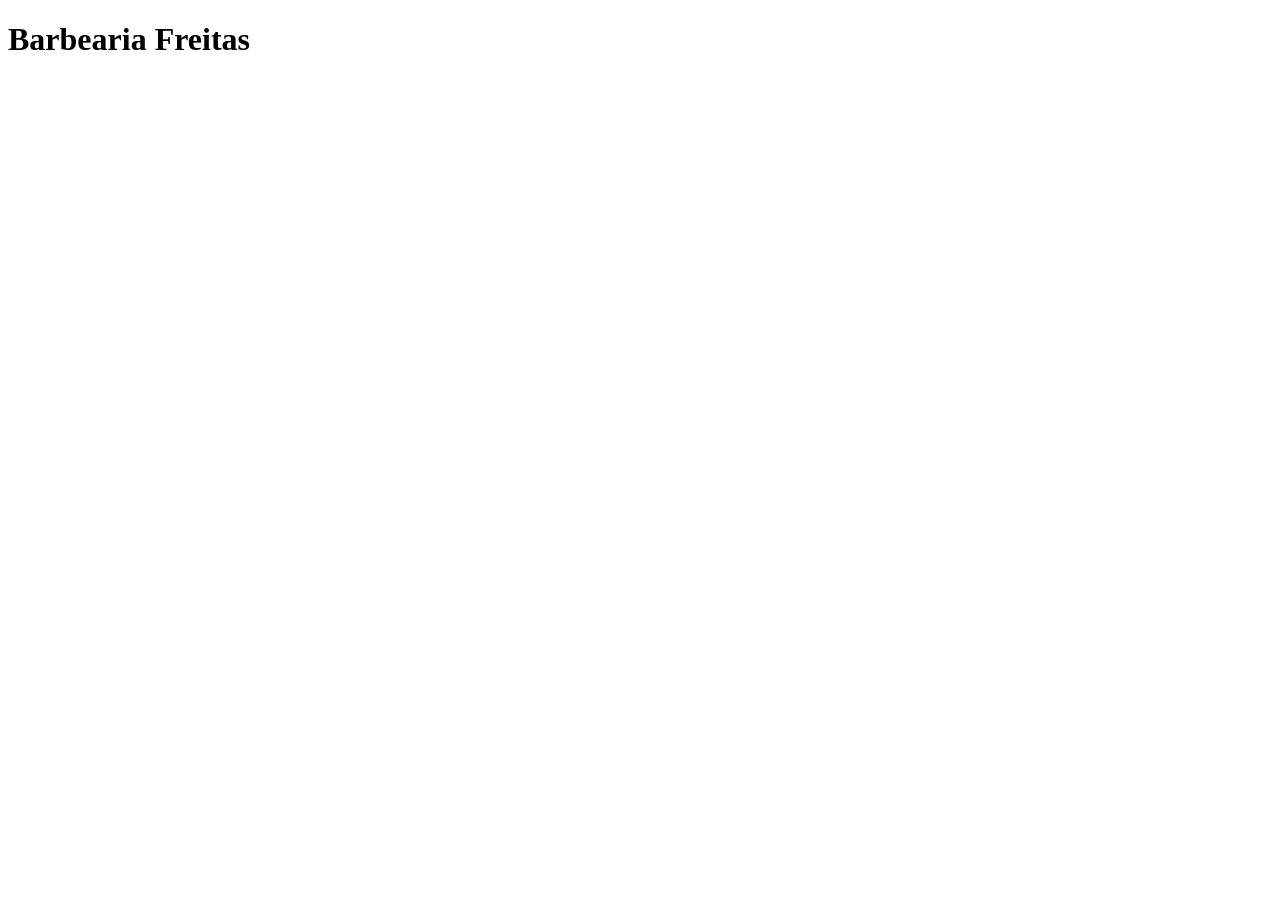
==== index.html @ cb409b4d "Commit Inicial" ====
<!DOCTYPE html>
<html lang="pt-BR">
<head>
  <meta charset="UTF-8">
  <meta name="viewport" content="width=device-width, initial-scale=1">
  <title>Barbearia Freitas</title>
</head>
<body>
  <main>
    <h1>Barbearia Freitas</h1>
  </main>
</body>
</html>
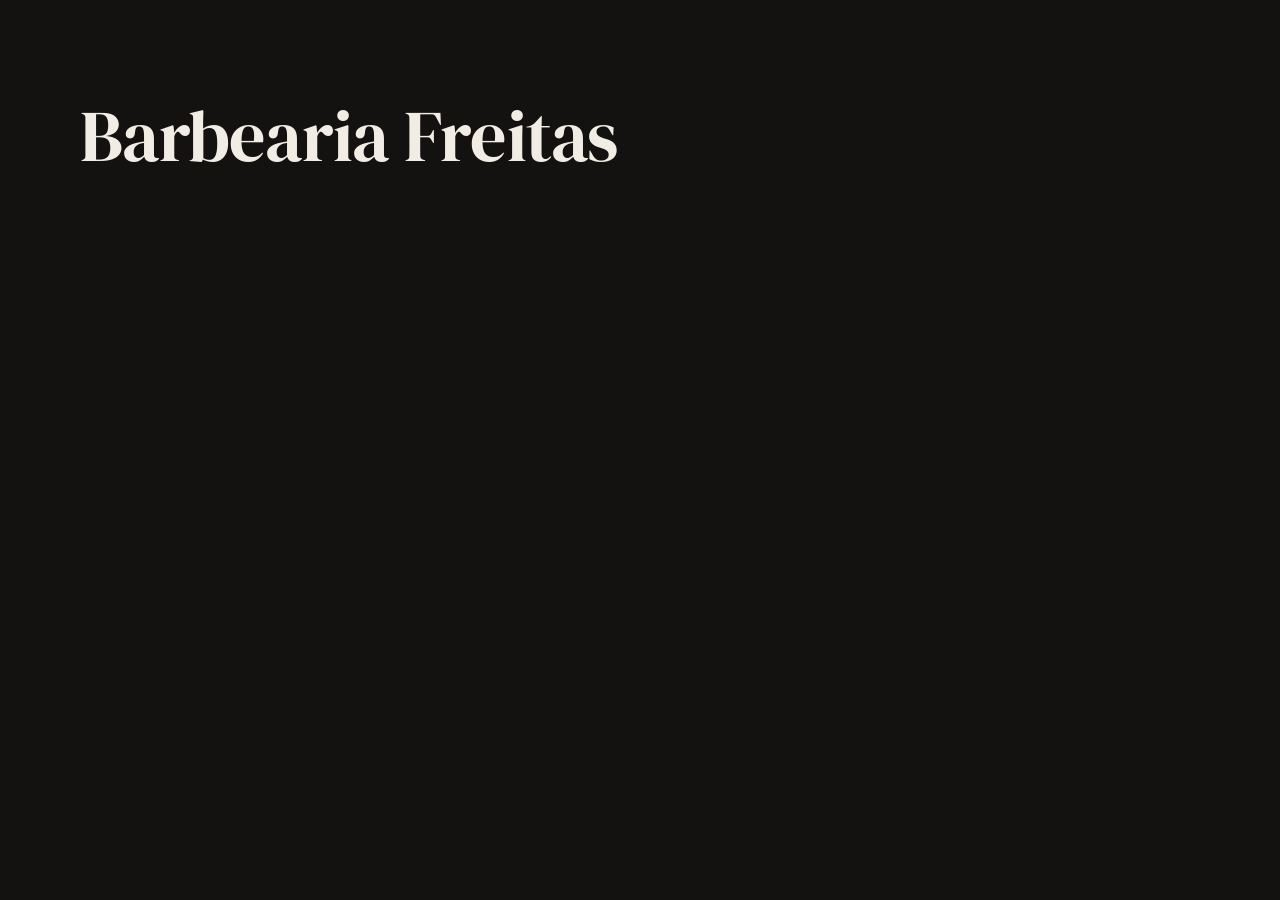
==== commit 819e8e8a: "Inicia landing page da Barbearia Freitas Estrutura do projeto, plano de conteúdo e direção visual (P" ====
--- a/index.html
+++ b/index.html
@@ -4,10 +4,27 @@
   <meta charset="UTF-8">
   <meta name="viewport" content="width=device-width, initial-scale=1">
   <title>Barbearia Freitas</title>
+
+  <!-- Marca que o JS está ativo (usado pelas animações de "revelar") -->
+  <script>document.documentElement.classList.add("js");</script>
+
+  <!-- Fontes -->
+  <link rel="preconnect" href="https://fonts.googleapis.com">
+  <link rel="preconnect" href="https://fonts.gstatic.com" crossorigin>
+  <link rel="stylesheet" href="https://fonts.googleapis.com/css2?family=DM+Serif+Display&family=Manrope:wght@400;600;700&display=swap">
+
+  <!-- Estilos -->
+  <link rel="stylesheet" href="css/base.css">
 </head>
 <body>
-  <main>
-    <h1>Barbearia Freitas</h1>
+  <a class="pular-conteudo" href="#conteudo">Pular para o conteúdo</a>
+
+  <main id="conteudo">
+    <section class="secao">
+      <div class="container">
+        <h1>Barbearia Freitas</h1>
+      </div>
+    </section>
   </main>
 </body>
 </html>
--- a/css/base.css
+++ b/css/base.css
@@ -0,0 +1,502 @@
+/* ==========================================================================
+   Barbearia Freitas — base.css
+   Tokens de design, reset, tipografia, layout e componentes base.
+   Mobile-first: estilos padrão para telas pequenas, ampliados com min-width.
+   Pontos de quebra: 768px (tablet) e 1024px (desktop).
+   ========================================================================== */
+
+/* --------------------------------------------------------------------------
+   1. Tokens
+   -------------------------------------------------------------------------- */
+:root {
+  /* Cores */
+  --cor-fundo: #141210;
+  --cor-superficie: #1e1b18;
+  --cor-borda: #2e2a25;
+  --cor-texto: #f2ede4;
+  --cor-texto-suave: #b8afa3;
+  --cor-destaque: #c9a25f;
+  --cor-destaque-hover: #ddb774;
+  --cor-whatsapp: #25d366;
+  --cor-whatsapp-icone: #0b2e17;
+
+  /* Fundo da seção atual (usado pelo ornamento para "recortar" a linha) */
+  --fundo-secao: var(--cor-fundo);
+
+  /* Tipografia */
+  --fonte-titulo: "DM Serif Display", Georgia, "Times New Roman", serif;
+  --fonte-texto: "Manrope", system-ui, -apple-system, "Segoe UI", Roboto, sans-serif;
+
+  --tamanho-h1: clamp(2.5rem, 1.6rem + 4.5vw, 4.5rem);
+  --tamanho-h2: clamp(2rem, 1.55rem + 2.25vw, 3rem);
+  --tamanho-h3: 1.25rem;
+  --tamanho-texto: 1rem;
+  --tamanho-pequeno: 0.875rem;
+  --tamanho-lead: clamp(1.0625rem, 1rem + 0.35vw, 1.25rem);
+
+  --altura-linha-texto: 1.6;
+  --altura-linha-titulo: 1.1;
+
+  /* Espaçamento (4, 8, 12, 16, 24, 32, 48, 64, 96px) */
+  --espaco-1: 0.25rem;
+  --espaco-2: 0.5rem;
+  --espaco-3: 0.75rem;
+  --espaco-4: 1rem;
+  --espaco-5: 1.5rem;
+  --espaco-6: 2rem;
+  --espaco-7: 3rem;
+  --espaco-8: 4rem;
+  --espaco-9: 6rem;
+
+  /* Layout */
+  --largura-max: 70rem; /* 1120px */
+  --margem-lateral: var(--espaco-4);
+  --espaco-secao: var(--espaco-8);
+  --altura-cabecalho: 4rem;
+
+  /* Forma e movimento */
+  --raio: 6px;
+  --raio-pilula: 999px;
+  --transicao: 150ms ease;
+  --sombra-foco: 0 0 0 3px var(--cor-fundo), 0 0 0 5px var(--cor-destaque);
+}
+
+@media (min-width: 768px) {
+  :root {
+    --tamanho-texto: 1.0625rem;
+    --margem-lateral: var(--espaco-5);
+  }
+}
+
+@media (min-width: 1024px) {
+  :root {
+    --espaco-secao: var(--espaco-9);
+    --altura-cabecalho: 4.5rem;
+  }
+}
+
+/* --------------------------------------------------------------------------
+   2. Reset moderno
+   -------------------------------------------------------------------------- */
+*,
+*::before,
+*::after {
+  box-sizing: border-box;
+}
+
+* {
+  margin: 0;
+}
+
+html {
+  -webkit-text-size-adjust: 100%;
+  text-size-adjust: 100%;
+  scroll-behavior: smooth;
+  /* Compensa o cabeçalho fixo ao navegar por âncoras */
+  scroll-padding-top: calc(var(--altura-cabecalho) + var(--espaco-4));
+}
+
+body {
+  min-height: 100vh;
+  min-height: 100dvh;
+  background-color: var(--cor-fundo);
+  color: var(--cor-texto);
+  font-family: var(--fonte-texto);
+  font-size: var(--tamanho-texto);
+  line-height: var(--altura-linha-texto);
+  -webkit-font-smoothing: antialiased;
+  -moz-osx-font-smoothing: grayscale;
+  overflow-x: clip;
+}
+
+img,
+picture,
+svg,
+video,
+iframe {
+  display: block;
+  max-width: 100%;
+}
+
+img {
+  height: auto;
+}
+
+input,
+button,
+textarea,
+select {
+  font: inherit;
+  color: inherit;
+}
+
+button {
+  cursor: pointer;
+  background: none;
+  border: 0;
+}
+
+ul[role="list"],
+ol[role="list"] {
+  list-style: none;
+  padding: 0;
+}
+
+p,
+h1,
+h2,
+h3,
+h4 {
+  overflow-wrap: break-word;
+}
+
+/* --------------------------------------------------------------------------
+   3. Tipografia
+   -------------------------------------------------------------------------- */
+h1,
+h2,
+h3 {
+  font-family: var(--fonte-titulo);
+  font-weight: 400;
+  line-height: var(--altura-linha-titulo);
+  letter-spacing: -0.01em;
+  text-wrap: balance;
+}
+
+h1 {
+  font-size: var(--tamanho-h1);
+}
+
+h2 {
+  font-size: var(--tamanho-h2);
+}
+
+h3 {
+  font-size: var(--tamanho-h3);
+}
+
+p {
+  text-wrap: pretty;
+}
+
+strong {
+  font-weight: 700;
+}
+
+a {
+  color: var(--cor-destaque);
+  text-decoration-thickness: 1px;
+  text-underline-offset: 0.2em;
+  transition: color var(--transicao);
+}
+
+a:hover {
+  color: var(--cor-destaque-hover);
+}
+
+::selection {
+  background-color: var(--cor-destaque);
+  color: var(--cor-fundo);
+}
+
+.texto-suave {
+  color: var(--cor-texto-suave);
+}
+
+.texto-lead {
+  font-size: var(--tamanho-lead);
+  color: var(--cor-texto-suave);
+  max-width: 38rem;
+}
+
+.texto-pequeno {
+  font-size: var(--tamanho-pequeno);
+}
+
+/* Selo pequeno em caixa alta (ex.: "Desde 2014 · Belo Horizonte, MG") */
+.selo {
+  display: inline-block;
+  font-size: 0.8125rem;
+  font-weight: 600;
+  letter-spacing: 0.12em;
+  text-transform: uppercase;
+  color: var(--cor-destaque);
+}
+
+/* --------------------------------------------------------------------------
+   4. Foco e acessibilidade
+   -------------------------------------------------------------------------- */
+:focus {
+  outline: none;
+}
+
+:focus-visible {
+  outline: 2px solid var(--cor-destaque);
+  outline-offset: 3px;
+  border-radius: 2px;
+}
+
+.visualmente-oculto {
+  position: absolute !important;
+  width: 1px;
+  height: 1px;
+  padding: 0;
+  margin: -1px;
+  overflow: hidden;
+  clip: rect(0, 0, 0, 0);
+  white-space: nowrap;
+  border: 0;
+}
+
+.pular-conteudo {
+  position: absolute;
+  top: var(--espaco-2);
+  left: var(--espaco-2);
+  z-index: 1000;
+  padding: var(--espaco-2) var(--espaco-4);
+  background-color: var(--cor-destaque);
+  color: var(--cor-fundo);
+  font-weight: 700;
+  border-radius: var(--raio);
+  text-decoration: none;
+  transform: translateY(-200%);
+  transition: transform var(--transicao);
+}
+
+.pular-conteudo:focus-visible {
+  transform: translateY(0);
+  color: var(--cor-fundo);
+}
+
+/* --------------------------------------------------------------------------
+   5. Layout
+   -------------------------------------------------------------------------- */
+.container {
+  width: 100%;
+  max-width: calc(var(--largura-max) + 2 * var(--margem-lateral));
+  margin-inline: auto;
+  padding-inline: var(--margem-lateral);
+}
+
+.secao {
+  padding-block: var(--espaco-secao);
+  background-color: var(--fundo-secao);
+}
+
+.secao--alternada {
+  --fundo-secao: var(--cor-superficie);
+}
+
+/* Cabeçalho de seção: ornamento + h2 + texto de introdução */
+.cabecalho-secao {
+  display: grid;
+  gap: var(--espaco-4);
+  margin-bottom: var(--espaco-7);
+}
+
+.cabecalho-secao--centro {
+  justify-items: center;
+  text-align: center;
+}
+
+.cabecalho-secao--centro .texto-lead {
+  margin-inline: auto;
+}
+
+/* Ornamento: fio dourado com losango no centro (assinatura visual) */
+.ornamento {
+  position: relative;
+  display: block;
+  width: 7rem;
+  height: 9px;
+}
+
+.ornamento::before {
+  content: "";
+  position: absolute;
+  inset: 50% 0 auto;
+  height: 1px;
+  background-color: var(--cor-destaque);
+  transform: translateY(-50%);
+}
+
+.ornamento::after {
+  content: "";
+  position: absolute;
+  top: 50%;
+  left: 50%;
+  width: 7px;
+  height: 7px;
+  background-color: var(--cor-destaque);
+  box-shadow: 0 0 0 5px var(--fundo-secao);
+  transform: translate(-50%, -50%) rotate(45deg);
+}
+
+/* Grade responsiva genérica */
+.grade {
+  display: grid;
+  gap: var(--espaco-5);
+}
+
+@media (min-width: 768px) {
+  .grade--2 {
+    grid-template-columns: repeat(2, minmax(0, 1fr));
+  }
+
+  .grade--3 {
+    grid-template-columns: repeat(2, minmax(0, 1fr));
+  }
+}
+
+@media (min-width: 1024px) {
+  .grade--3 {
+    grid-template-columns: repeat(3, minmax(0, 1fr));
+  }
+
+  .grade {
+    gap: var(--espaco-6);
+  }
+}
+
+/* --------------------------------------------------------------------------
+   6. Componentes base
+   -------------------------------------------------------------------------- */
+
+/* Botões */
+.botao {
+  display: inline-flex;
+  align-items: center;
+  justify-content: center;
+  gap: var(--espaco-2);
+  min-height: 3rem; /* área de toque confortável */
+  padding: var(--espaco-3) var(--espaco-5);
+  border: 1px solid transparent;
+  border-radius: var(--raio);
+  font-family: var(--fonte-texto);
+  font-size: 1rem;
+  font-weight: 700;
+  line-height: 1.2;
+  text-align: center;
+  text-decoration: none;
+  transition:
+    background-color var(--transicao),
+    border-color var(--transicao),
+    color var(--transicao);
+}
+
+.botao svg {
+  width: 1.25em;
+  height: 1.25em;
+  flex-shrink: 0;
+}
+
+.botao:focus-visible {
+  outline: none;
+  box-shadow: var(--sombra-foco);
+}
+
+.botao--primario {
+  background-color: var(--cor-destaque);
+  color: var(--cor-fundo);
+}
+
+.botao--primario:hover {
+  background-color: var(--cor-destaque-hover);
+  color: var(--cor-fundo);
+}
+
+.botao--secundario {
+  border-color: var(--cor-destaque);
+  color: var(--cor-destaque);
+}
+
+.botao--secundario:hover {
+  background-color: rgb(201 162 95 / 0.1);
+  color: var(--cor-destaque-hover);
+  border-color: var(--cor-destaque-hover);
+}
+
+.botao--bloco {
+  width: 100%;
+}
+
+/* Card */
+.card {
+  padding: var(--espaco-5);
+  background-color: var(--cor-superficie);
+  border: 1px solid var(--cor-borda);
+  border-radius: var(--raio);
+  transition: border-color var(--transicao);
+}
+
+.secao--alternada .card {
+  background-color: var(--cor-fundo);
+}
+
+.card:hover {
+  border-color: rgb(201 162 95 / 0.5);
+}
+
+/* Etiqueta (ex.: "Mais pedido") */
+.etiqueta {
+  display: inline-block;
+  padding: var(--espaco-1) var(--espaco-3);
+  border-radius: var(--raio-pilula);
+  background-color: var(--cor-destaque);
+  color: var(--cor-fundo);
+  font-size: 0.75rem;
+  font-weight: 700;
+  letter-spacing: 0.06em;
+  text-transform: uppercase;
+}
+
+/* Bloco reservado para imagem (mantém proporção e evita saltos no layout) */
+.imagem-reserva {
+  position: relative;
+  overflow: hidden;
+  border-radius: var(--raio);
+  background-color: var(--cor-borda);
+  aspect-ratio: var(--proporcao, 4 / 3);
+}
+
+.imagem-reserva > img {
+  width: 100%;
+  height: 100%;
+  object-fit: cover;
+}
+
+/* --------------------------------------------------------------------------
+   7. Movimento (aparecer ao rolar)
+   O JS adiciona .revelado quando o elemento entra na tela.
+   -------------------------------------------------------------------------- */
+.js .revelar {
+  opacity: 0;
+  transform: translateY(16px);
+  transition:
+    opacity 600ms ease,
+    transform 600ms ease;
+}
+
+.js .revelar.revelado {
+  opacity: 1;
+  transform: none;
+}
+
+@media (prefers-reduced-motion: reduce) {
+  html {
+    scroll-behavior: auto;
+  }
+
+  *,
+  *::before,
+  *::after {
+    animation-duration: 0.01ms !important;
+    animation-iteration-count: 1 !important;
+    transition-duration: 0.01ms !important;
+  }
+
+  .js .revelar {
+    opacity: 1;
+    transform: none;
+  }
+}
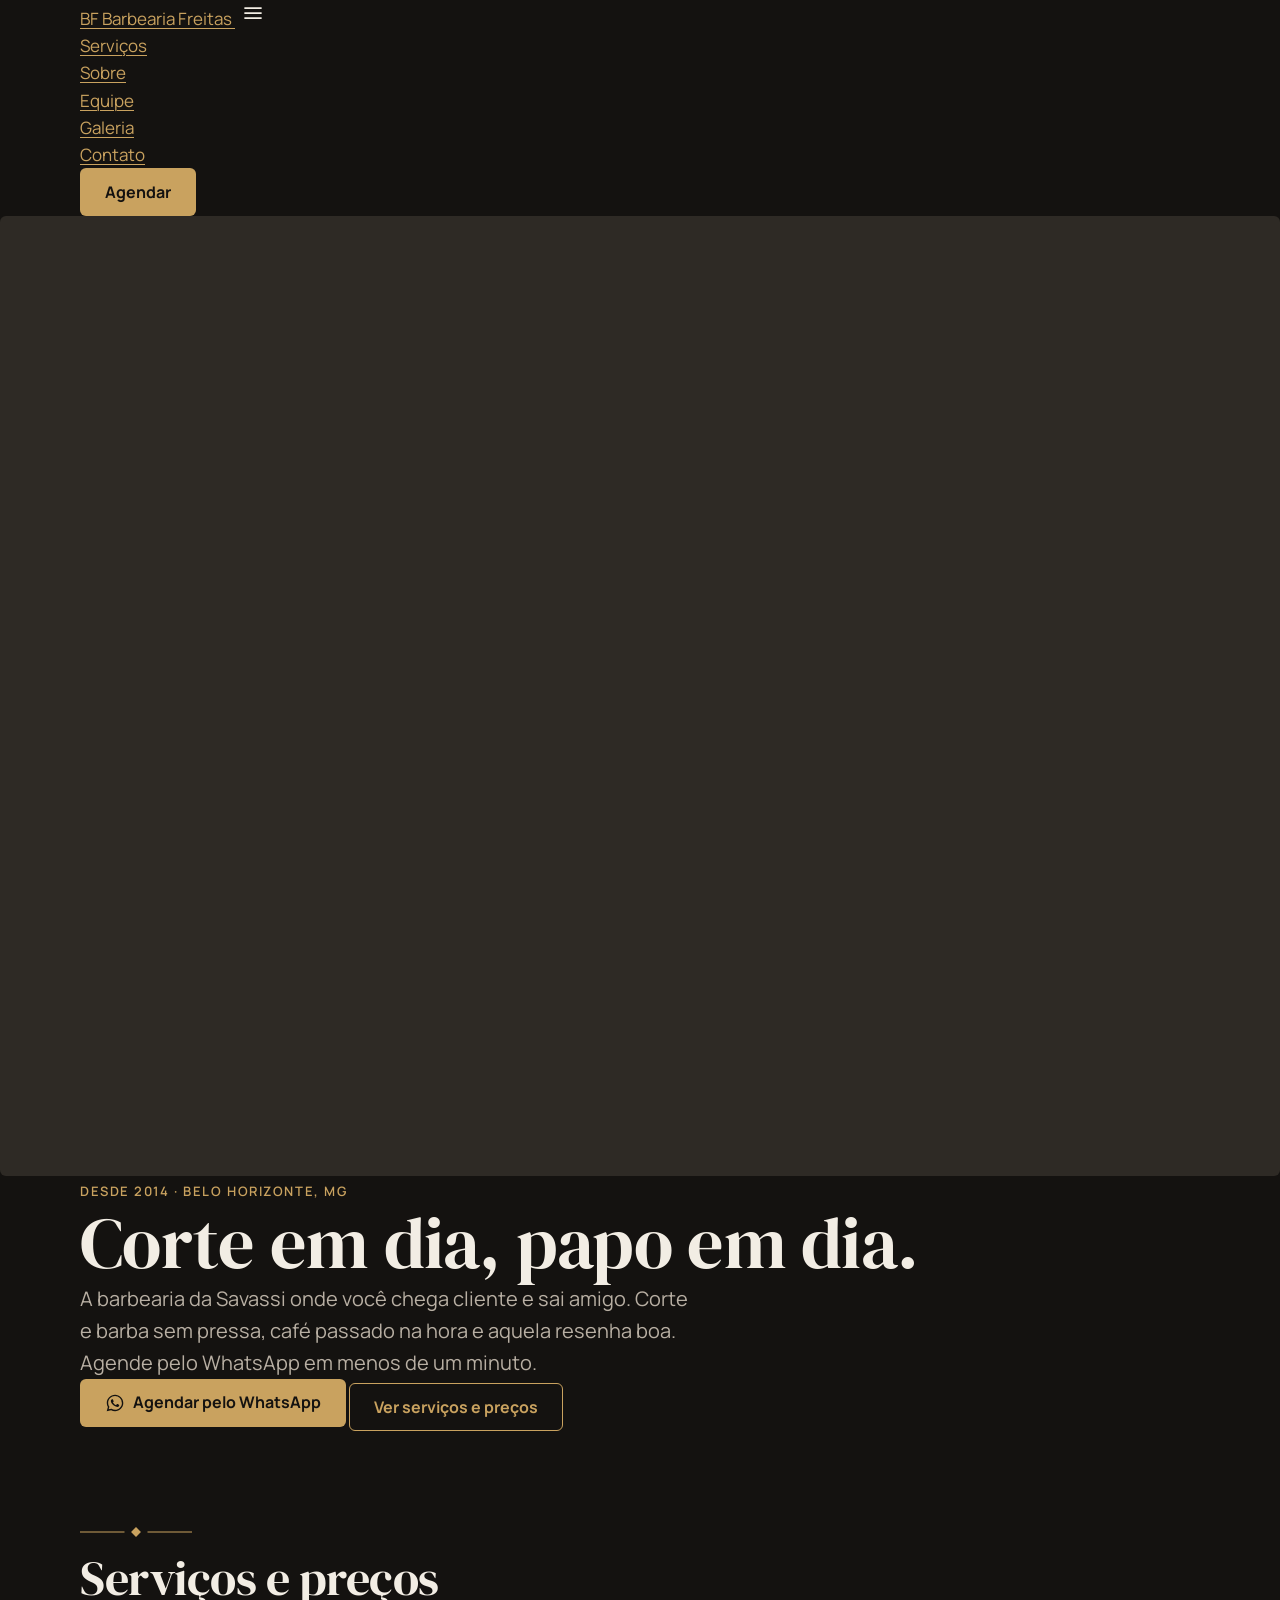
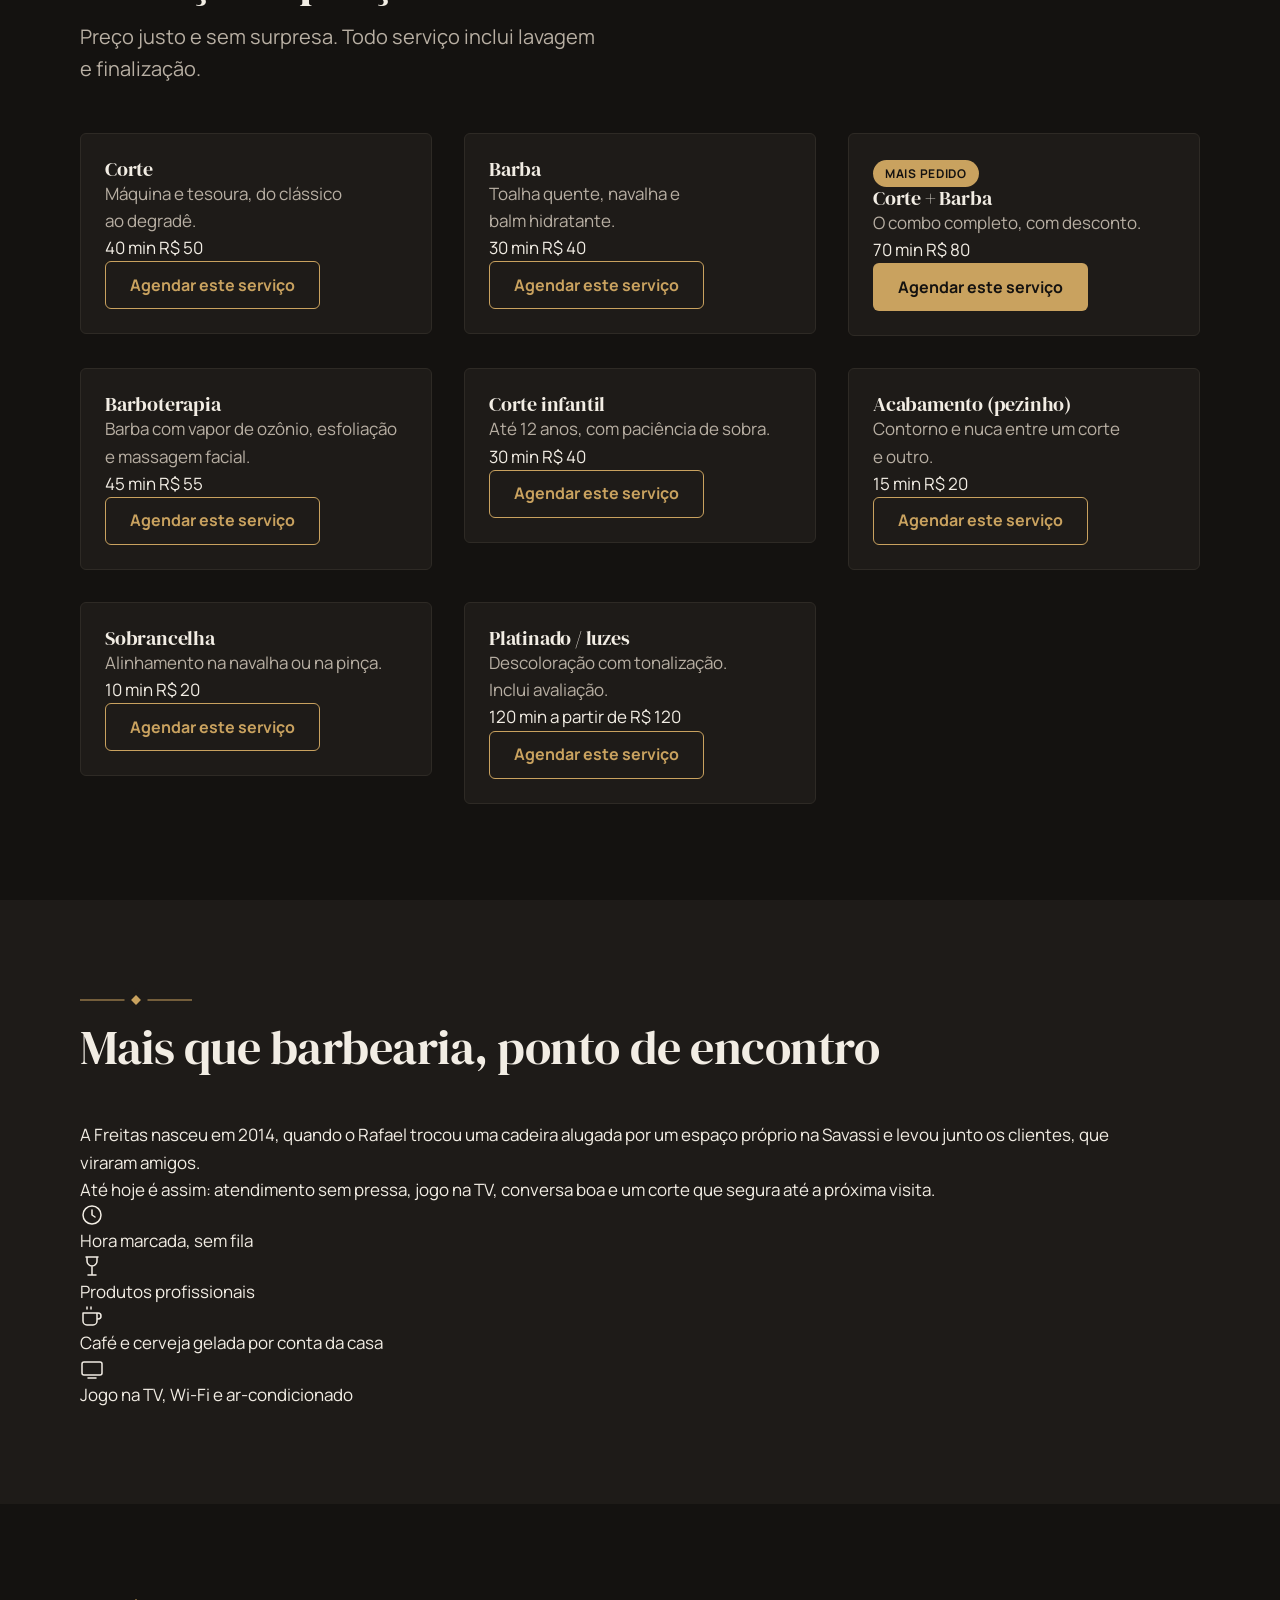
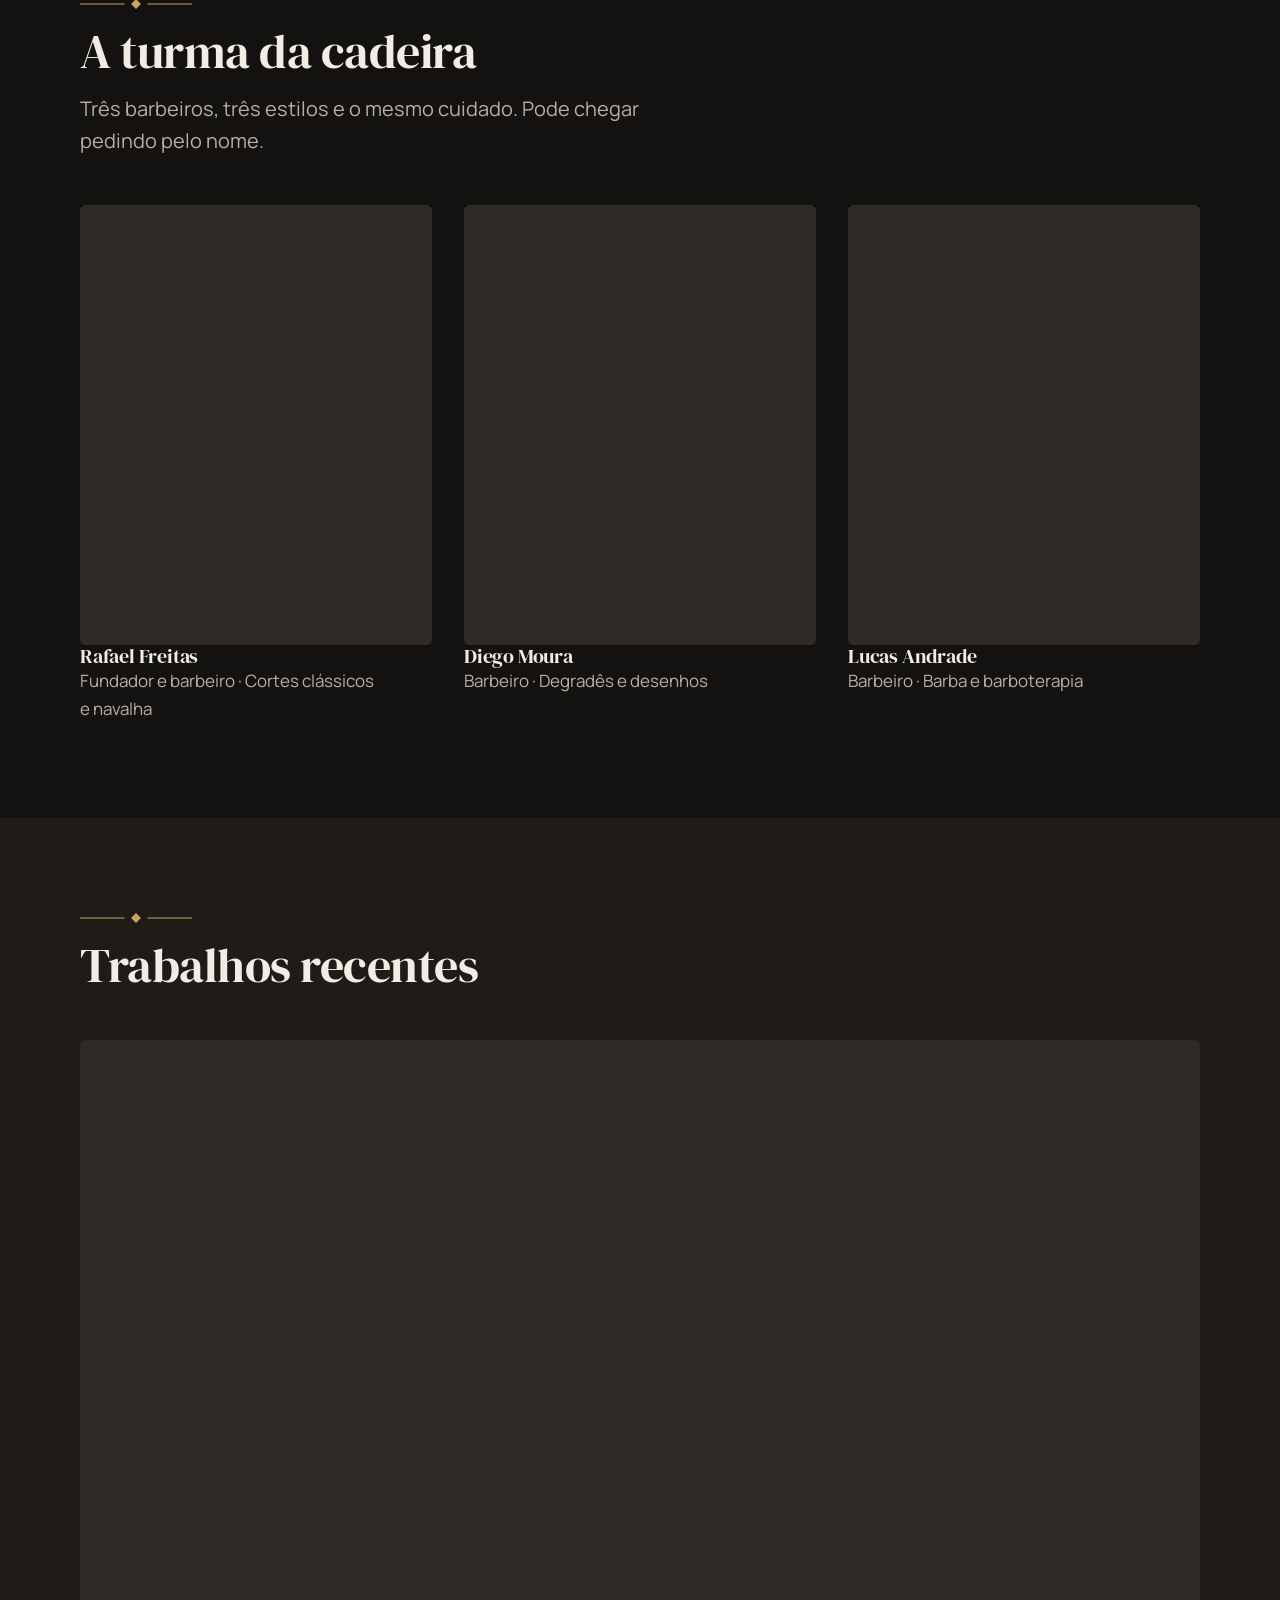
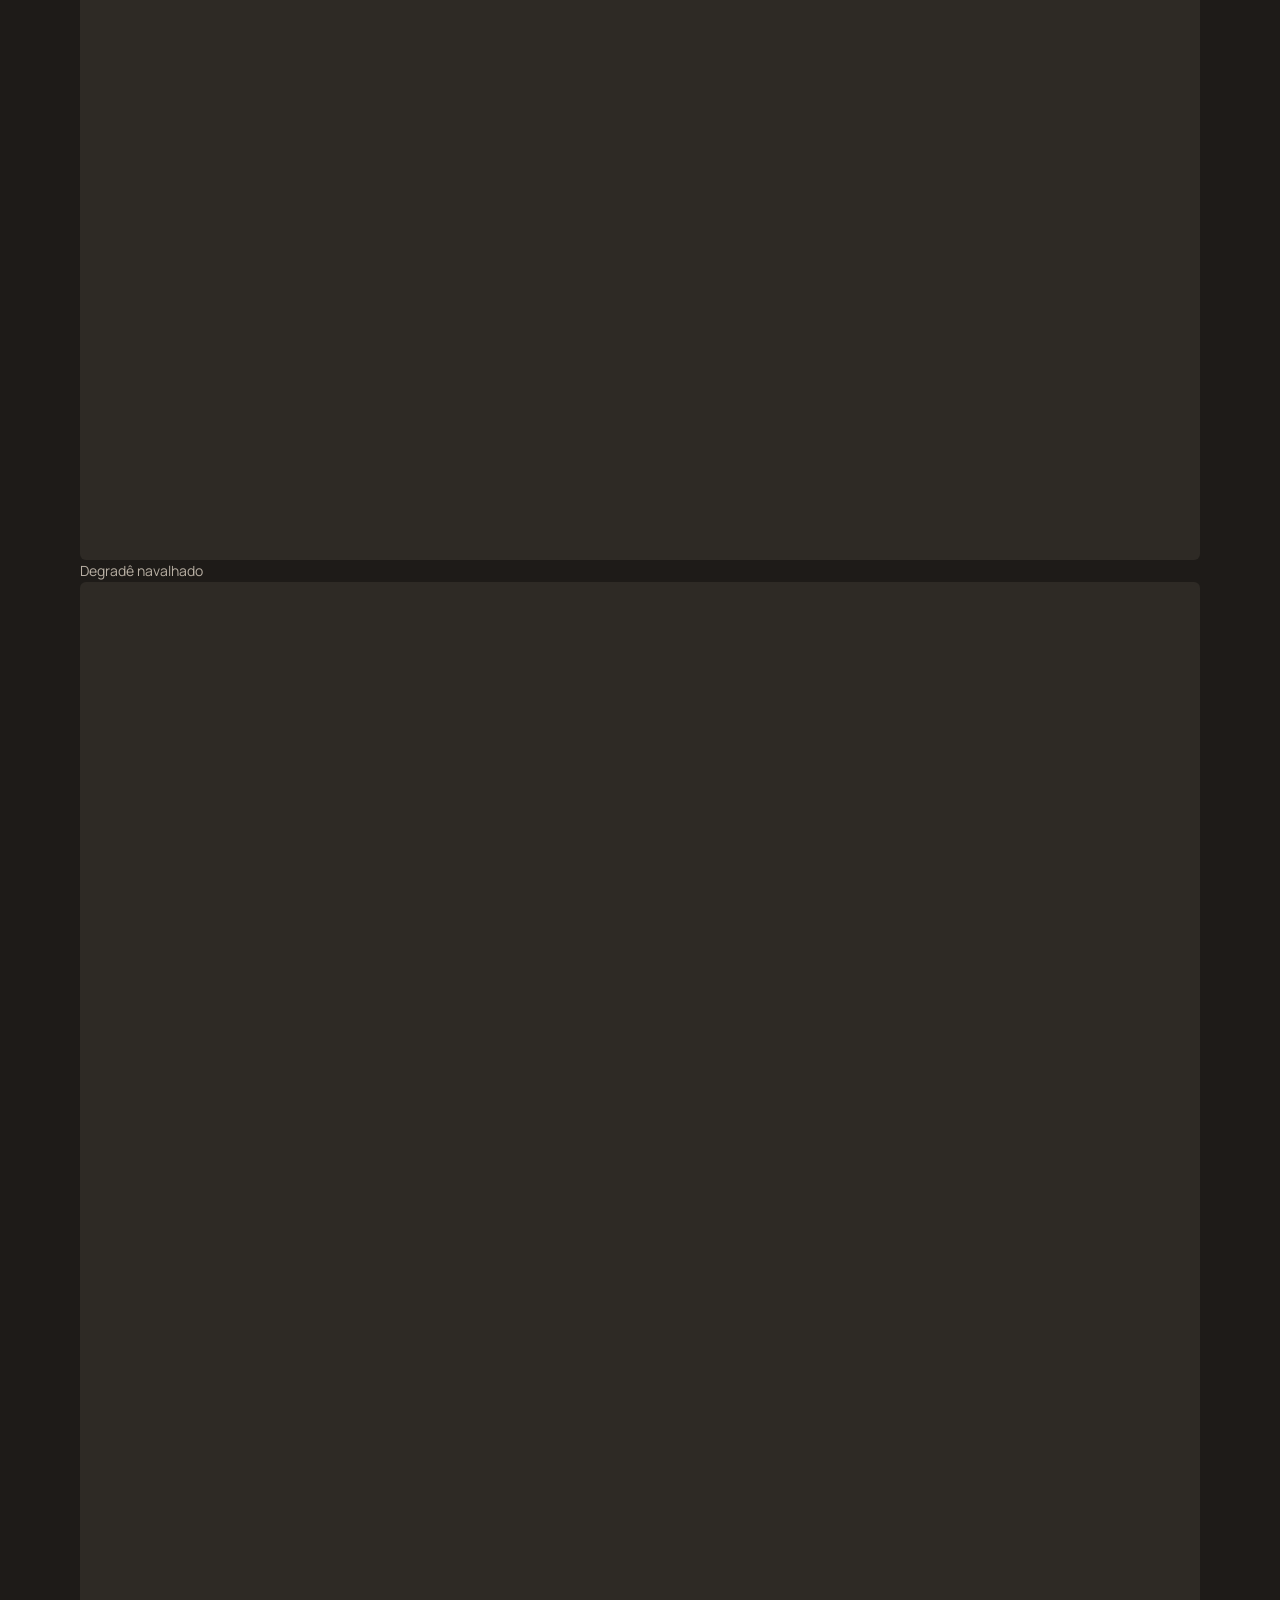
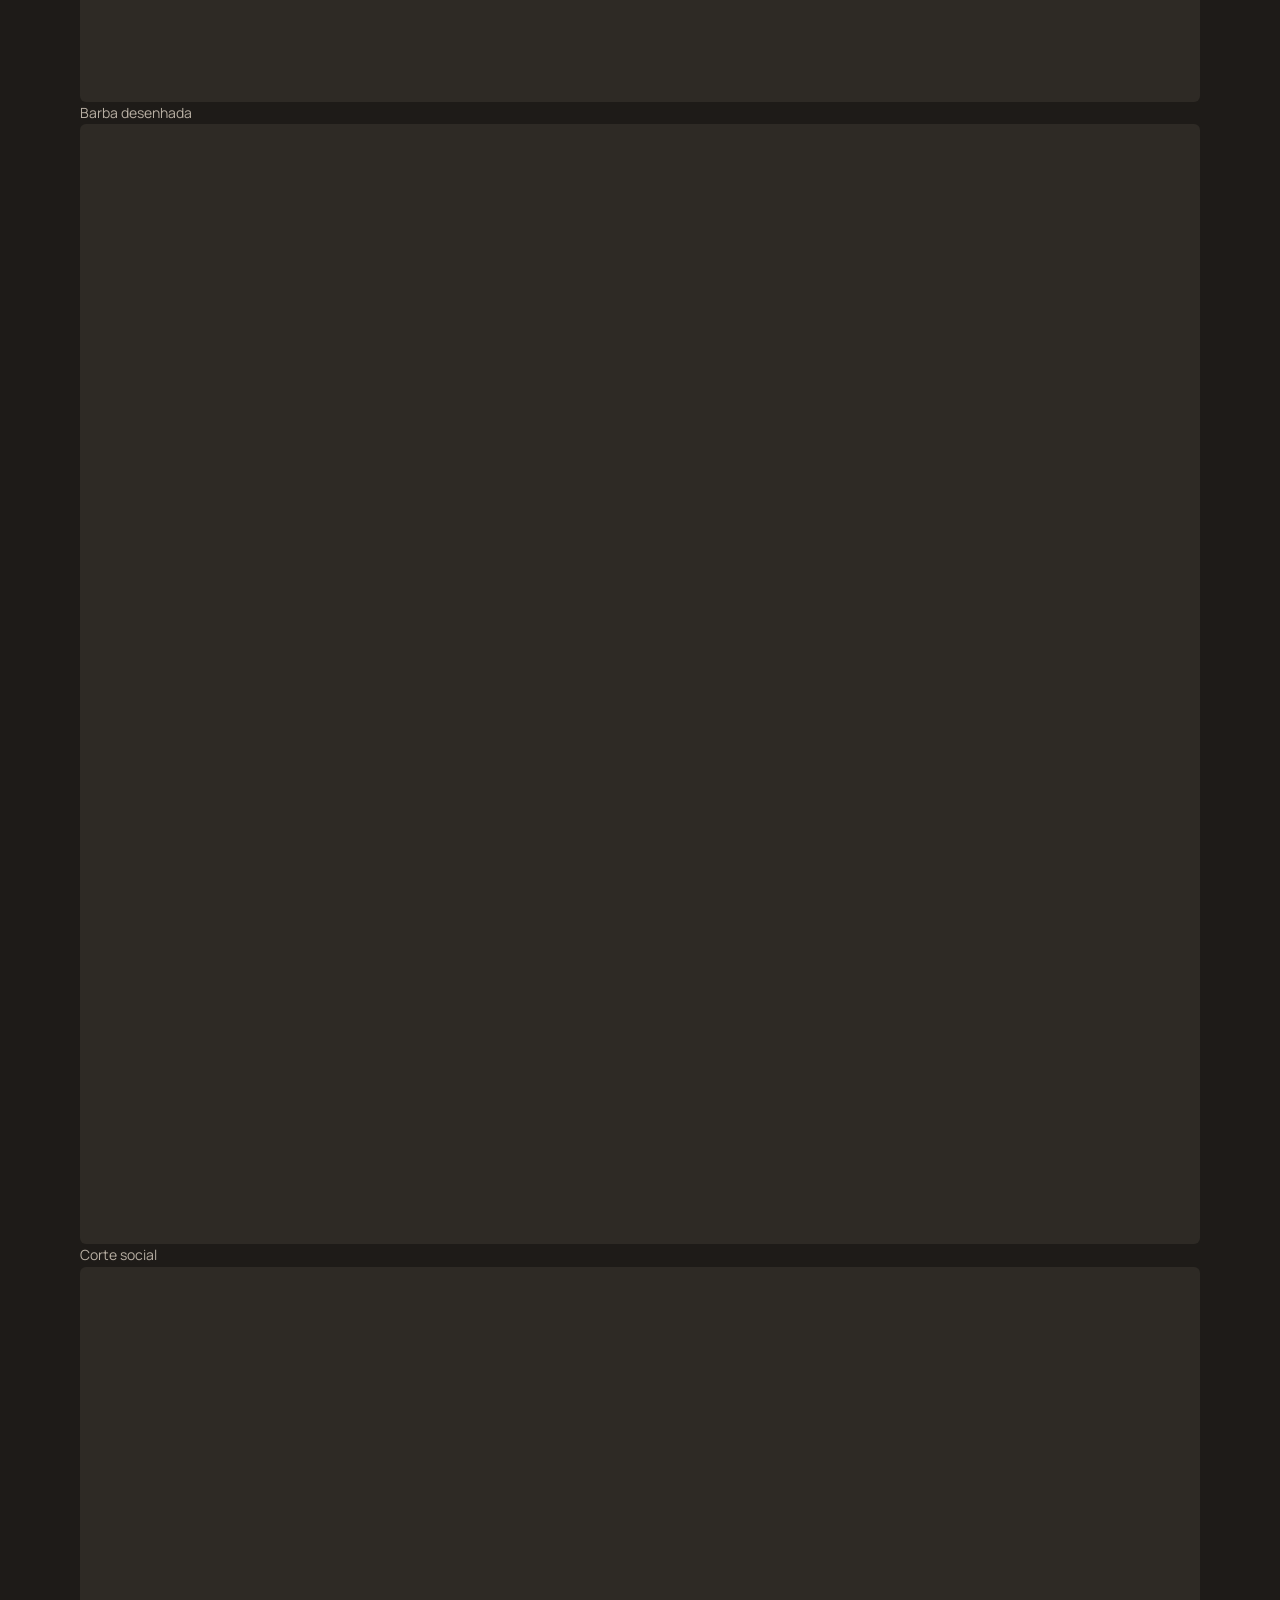
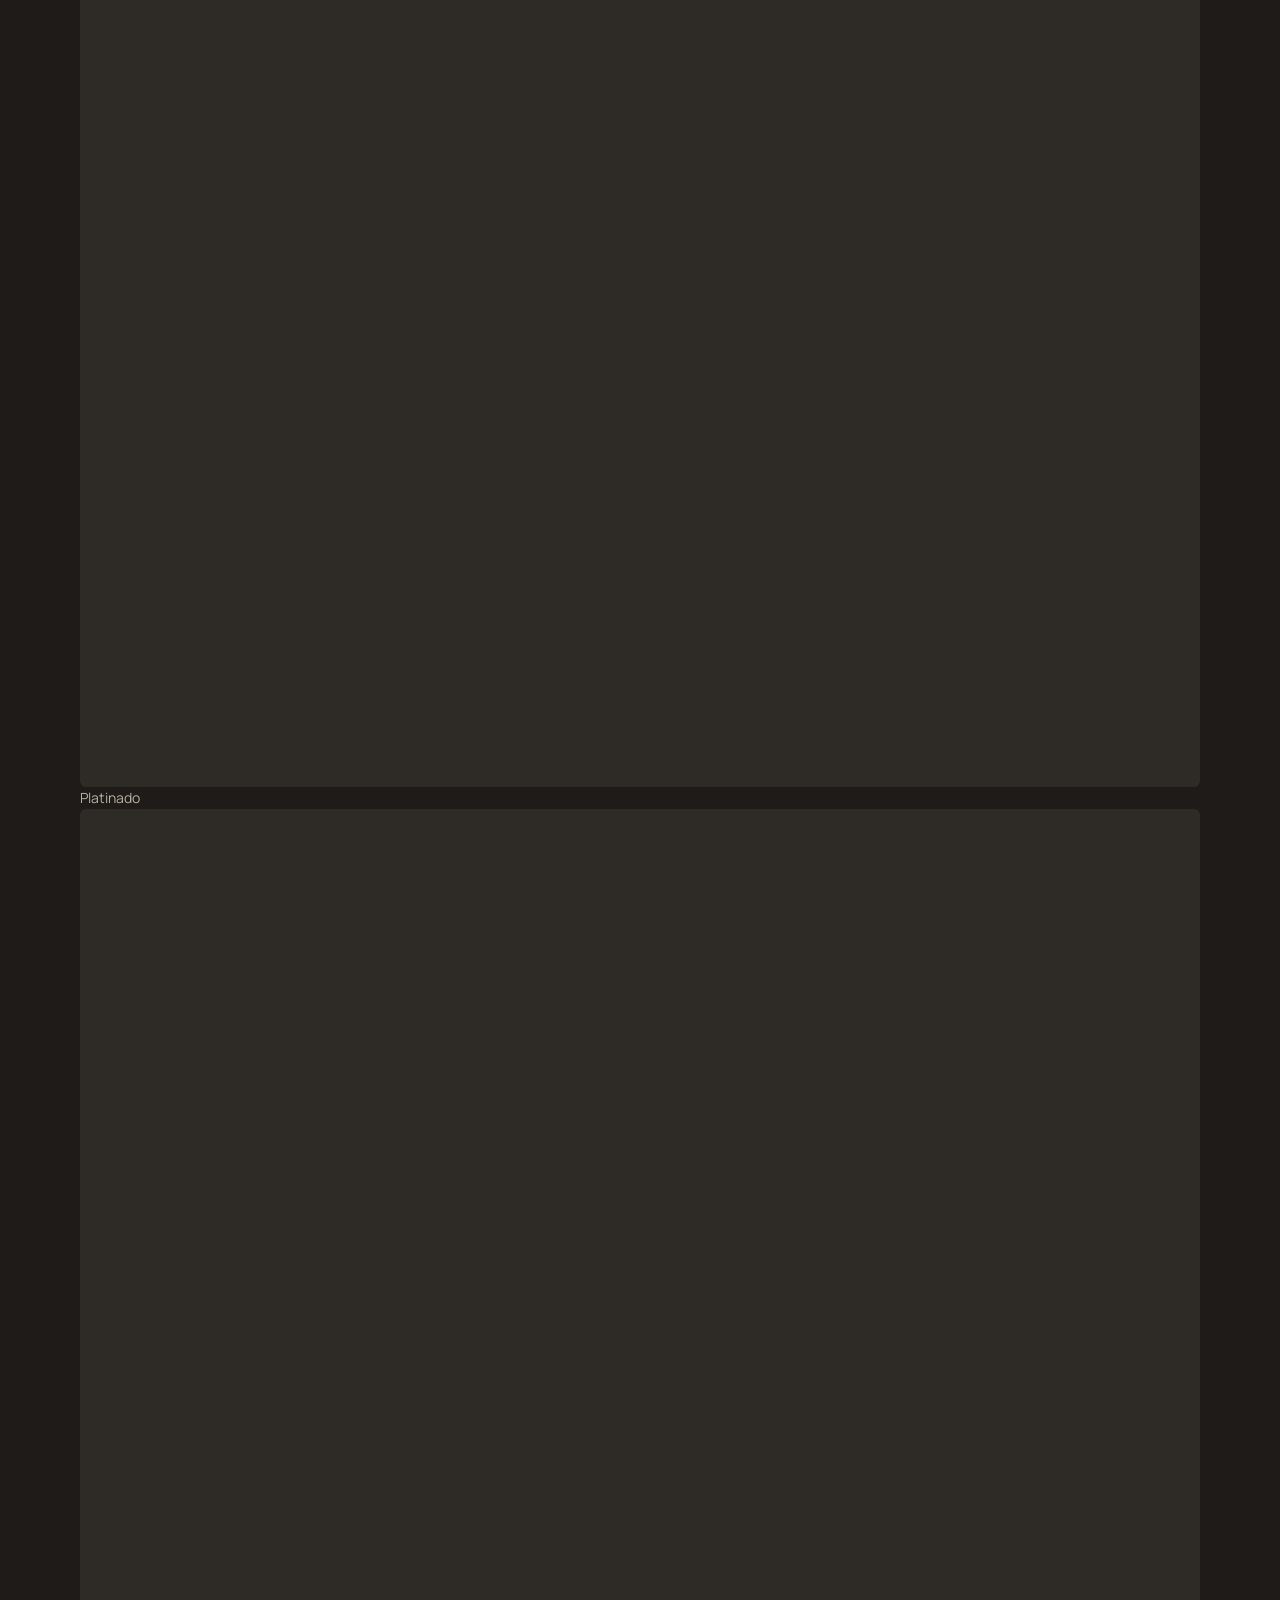
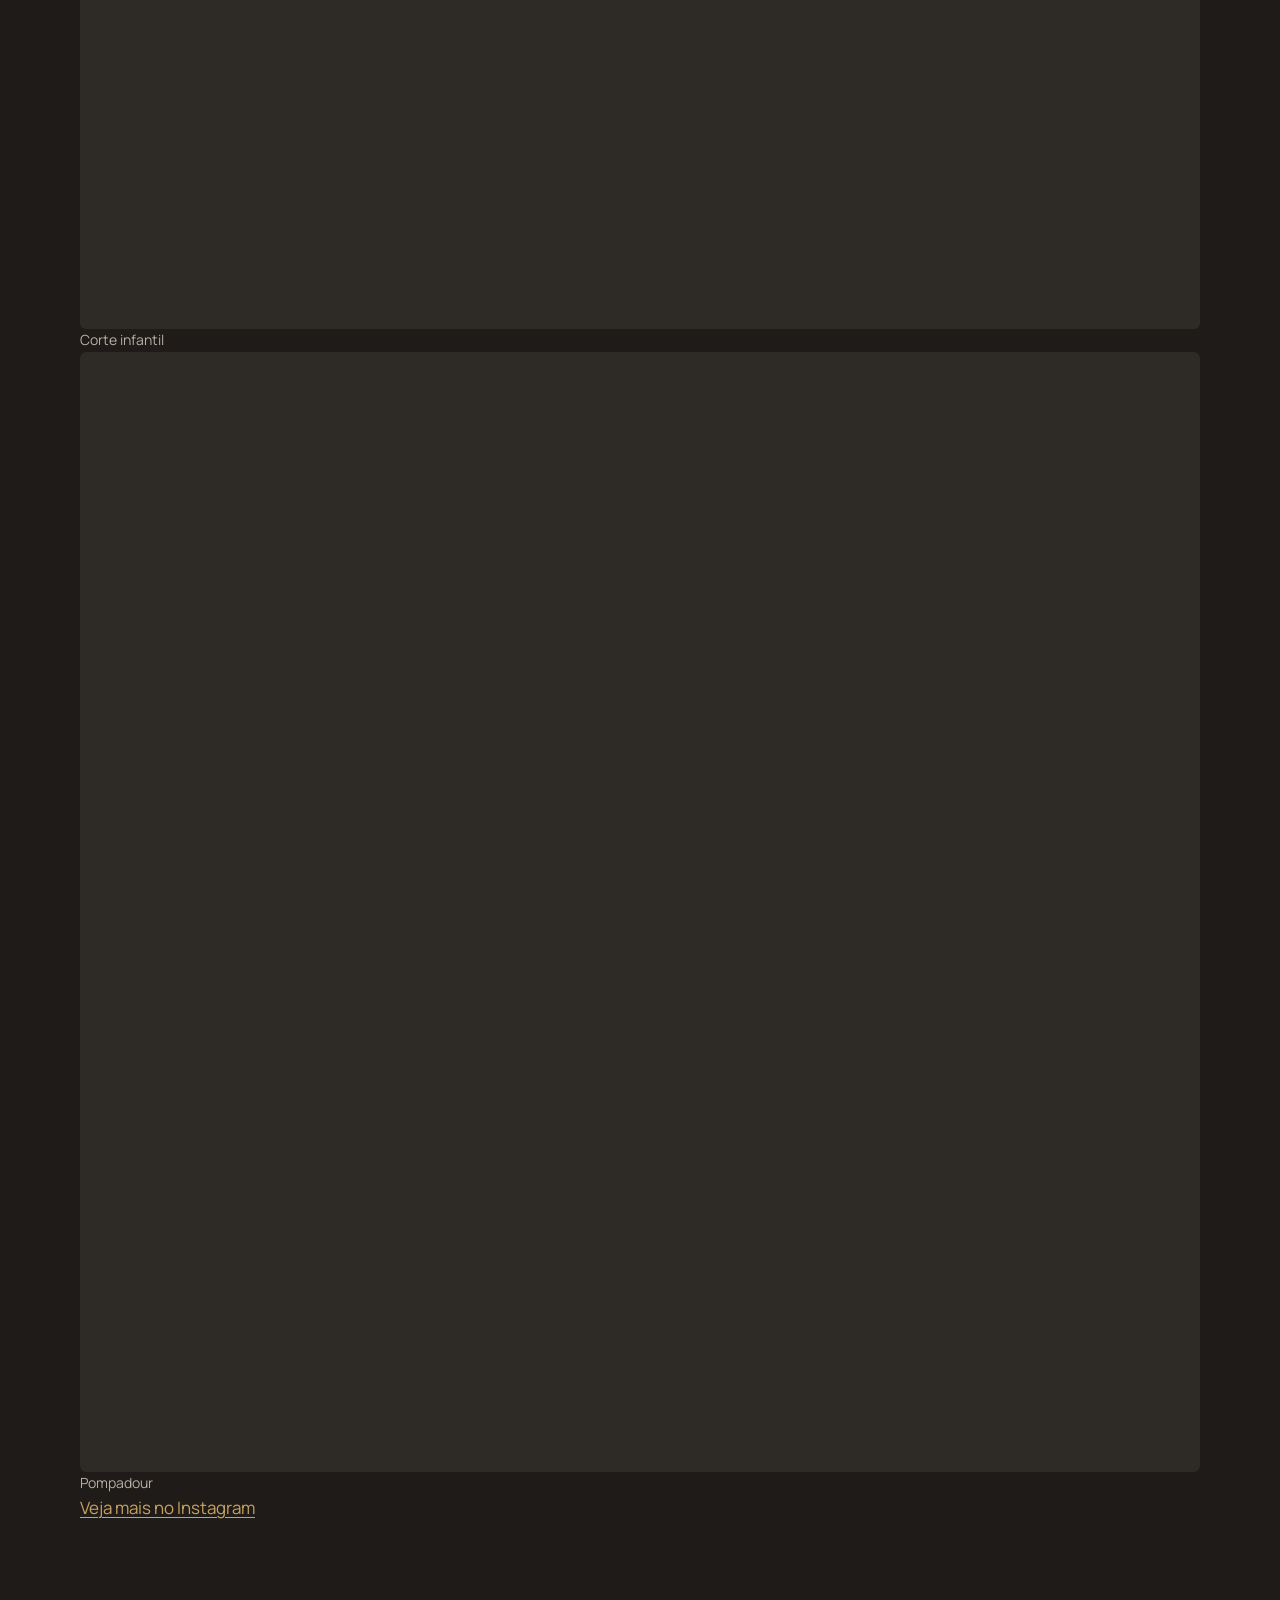
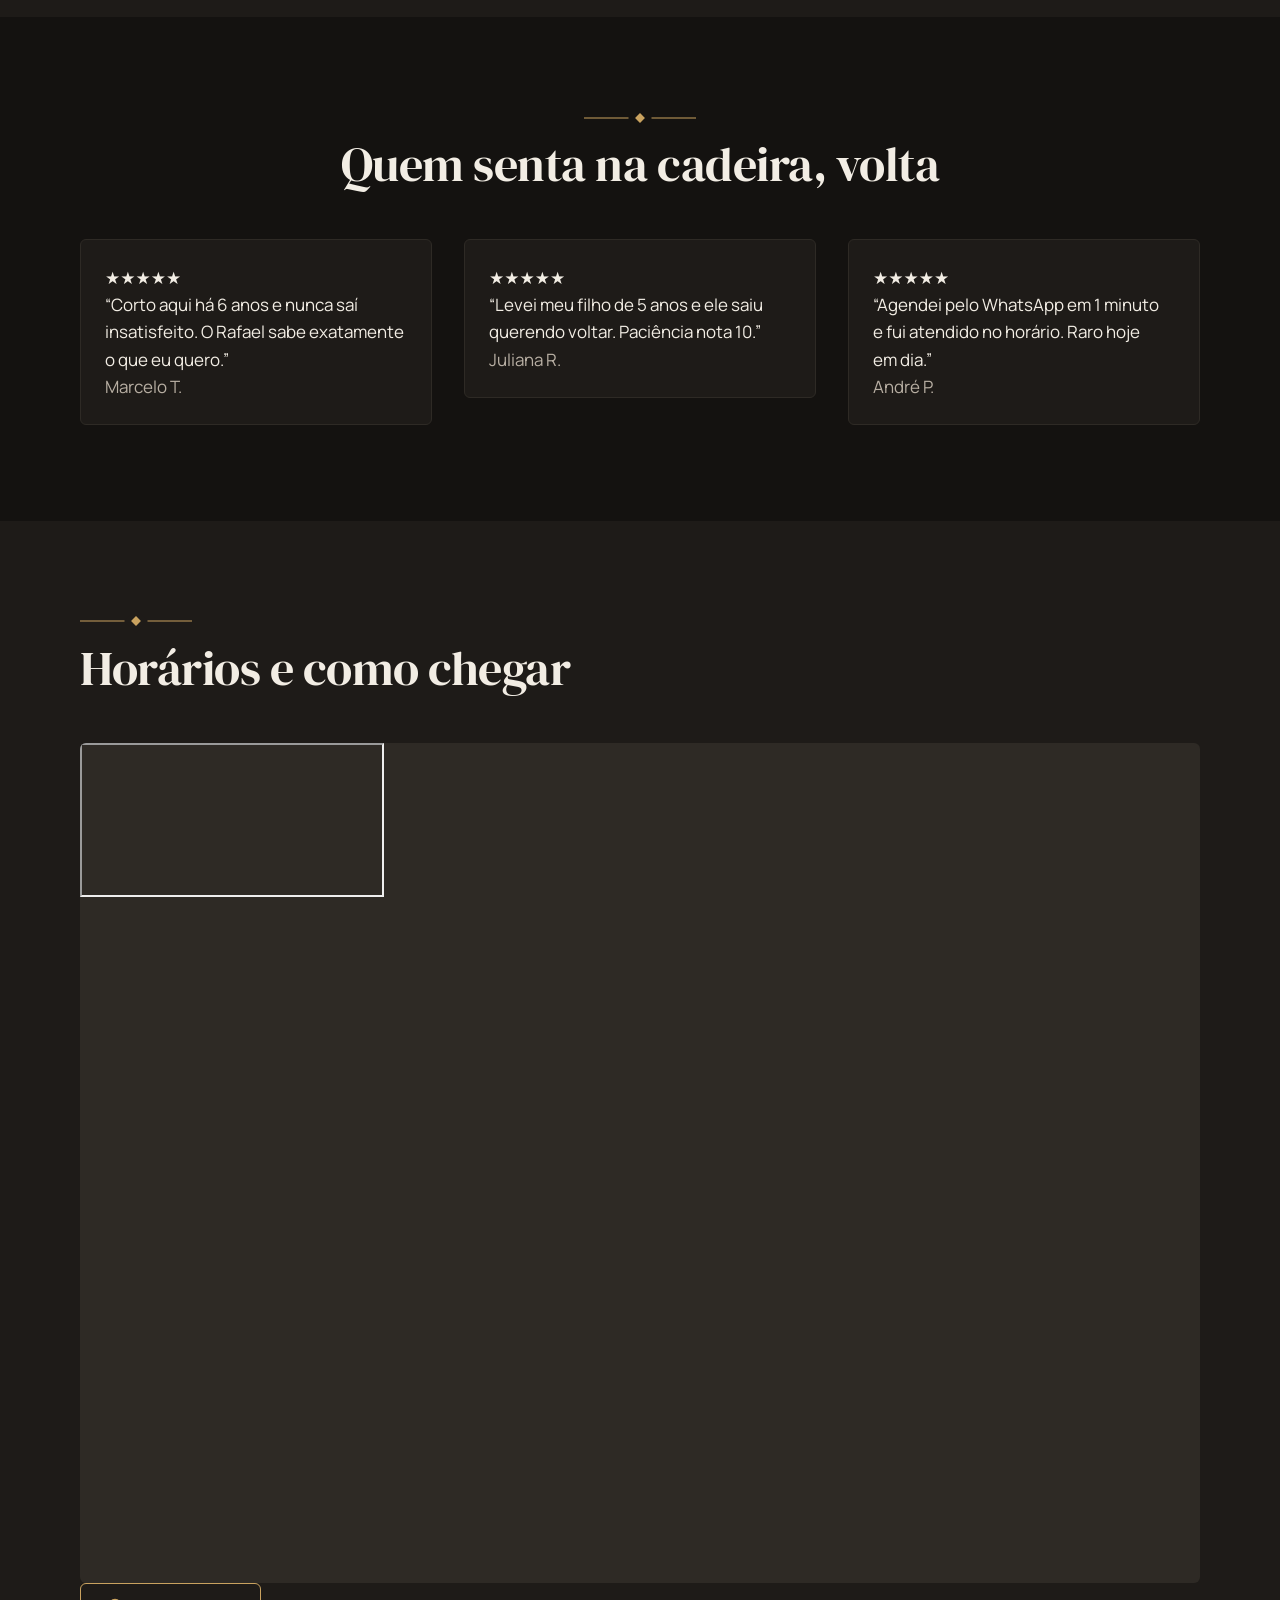
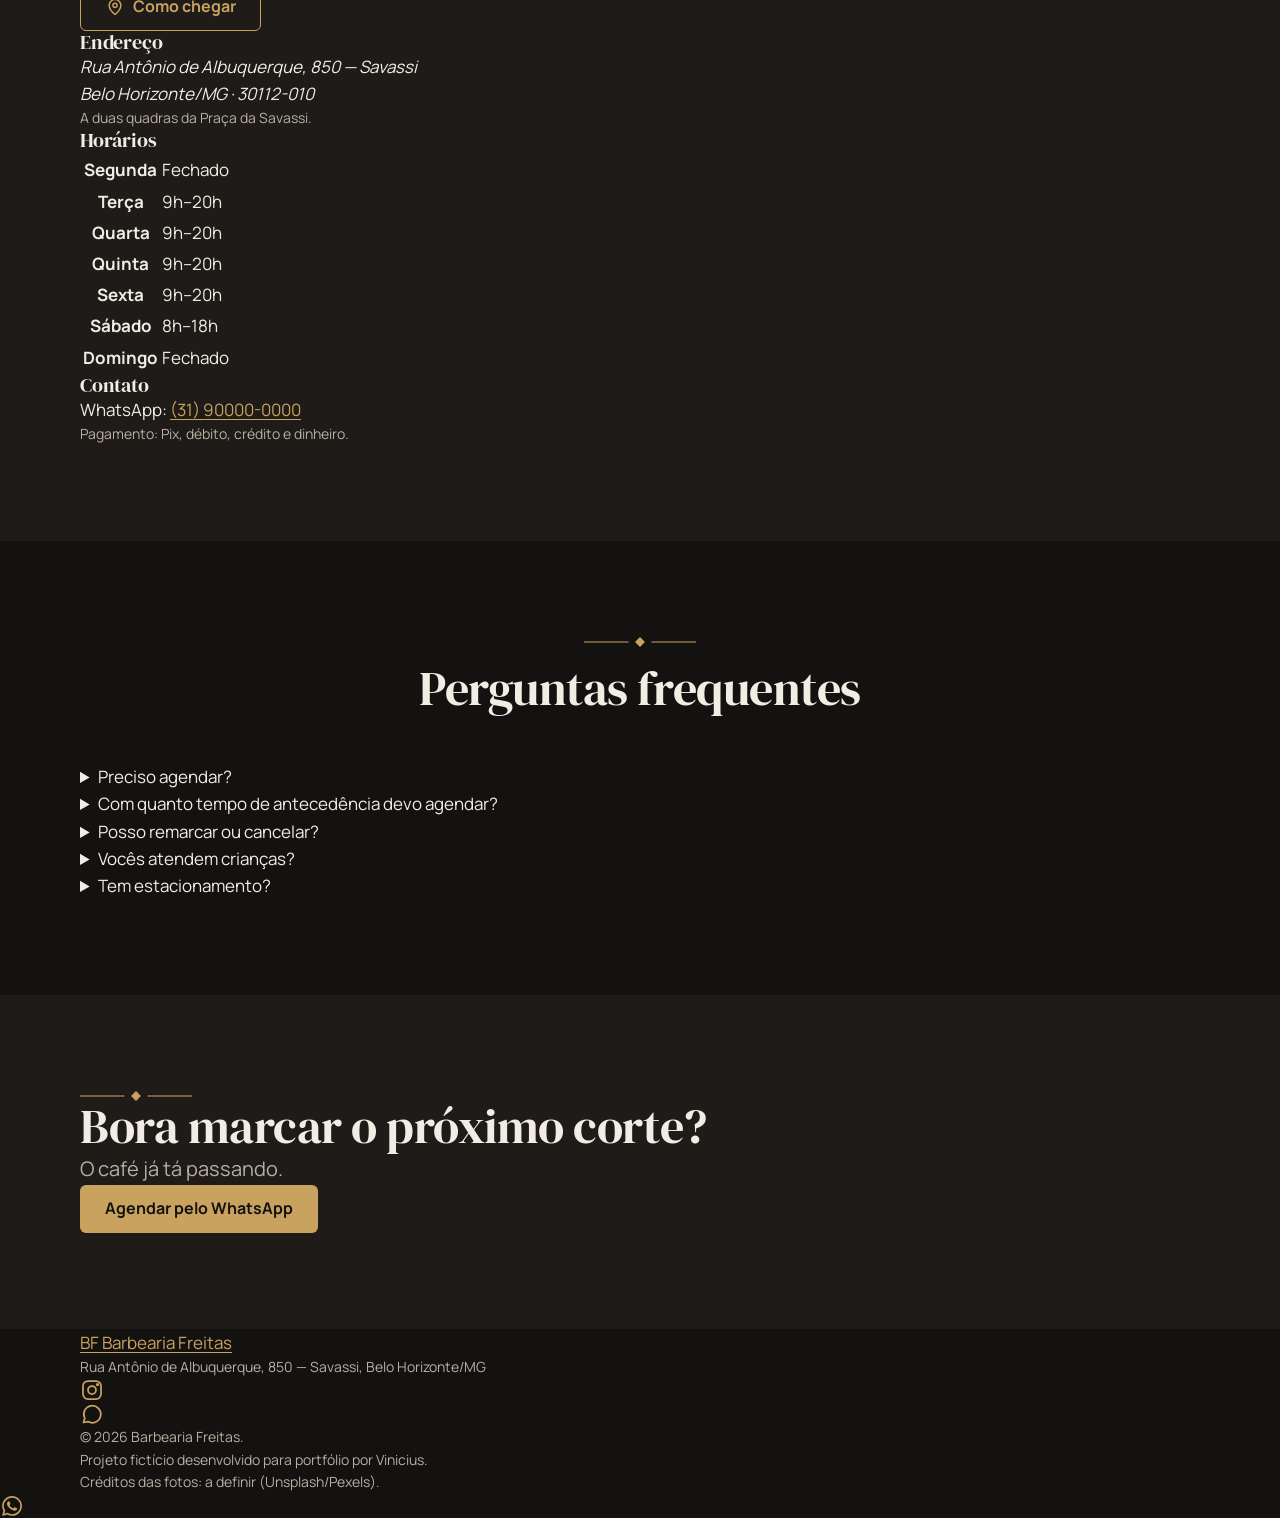
==== commit b40bbf7f: "Cria estrutura HTML de todas as seções Adiciona cabeçalho, hero, serviços e preços, sobre, equipe, g" ====
--- a/index.html
+++ b/index.html
@@ -3,7 +3,7 @@
 <head>
   <meta charset="UTF-8">
   <meta name="viewport" content="width=device-width, initial-scale=1">
-  <title>Barbearia Freitas</title>
+  <title>Barbearia Freitas | Corte e barba na Savassi, BH</title>
 
   <!-- Marca que o JS está ativo (usado pelas animações de "revelar") -->
   <script>document.documentElement.classList.add("js");</script>
@@ -17,14 +17,420 @@
   <link rel="stylesheet" href="css/base.css">
 </head>
 <body>
+  <!--
+    Links de agendamento: o href já traz o número e a mensagem padrão, para
+    funcionar sem JS. Na etapa 6, o JS monta os links a partir do js/config.js
+    e usa data-servico para personalizar a mensagem de cada serviço.
+  -->
+
   <a class="pular-conteudo" href="#conteudo">Pular para o conteúdo</a>
 
+  <!-- ===================== Cabeçalho ===================== -->
+  <header class="cabecalho">
+    <div class="container cabecalho__interno">
+      <a class="logo" href="#inicio" aria-label="Barbearia Freitas, voltar ao início">
+        <span class="logo__monograma" aria-hidden="true">BF</span>
+        <span class="logo__nome">Barbearia Freitas</span>
+      </a>
+
+      <button class="menu-botao" type="button" aria-expanded="false" aria-controls="menu-principal">
+        <svg aria-hidden="true" viewBox="0 0 24 24" fill="none" stroke="currentColor" stroke-width="1.75" stroke-linecap="round"><path d="M4 7h16M4 12h16M4 17h16"/></svg>
+        <span class="visualmente-oculto">Abrir menu</span>
+      </button>
+
+      <nav class="menu" id="menu-principal" aria-label="Principal">
+        <ul class="menu__lista" role="list">
+          <li><a class="menu__link" href="#servicos">Serviços</a></li>
+          <li><a class="menu__link" href="#sobre">Sobre</a></li>
+          <li><a class="menu__link" href="#equipe">Equipe</a></li>
+          <li><a class="menu__link" href="#galeria">Galeria</a></li>
+          <li><a class="menu__link" href="#contato">Contato</a></li>
+        </ul>
+      </nav>
+
+      <a class="botao botao--primario cabecalho__agendar" href="https://wa.me/5531900000000?text=Ol%C3%A1%21%20Vim%20pelo%20site%20e%20gostaria%20de%20agendar%20um%20hor%C3%A1rio." data-whatsapp target="_blank" rel="noopener">Agendar</a>
+    </div>
+  </header>
+
   <main id="conteudo">
-    <section class="secao">
+
+    <!-- ===================== Hero ===================== -->
+    <section class="hero" id="inicio" aria-labelledby="hero-titulo">
+      <div class="hero__fundo imagem-reserva" aria-hidden="true"></div>
+
+      <div class="container hero__conteudo">
+        <span class="selo">Desde 2014 · Belo Horizonte, MG</span>
+        <h1 id="hero-titulo">Corte em dia, papo em dia.</h1>
+        <p class="texto-lead">A barbearia da Savassi onde você chega cliente e sai amigo. Corte e barba sem pressa, café passado na hora e aquela resenha boa. Agende pelo WhatsApp em menos de um minuto.</p>
+
+        <div class="hero__acoes">
+          <a class="botao botao--primario" href="https://wa.me/5531900000000?text=Ol%C3%A1%21%20Vim%20pelo%20site%20e%20gostaria%20de%20agendar%20um%20hor%C3%A1rio." data-whatsapp target="_blank" rel="noopener">
+            <svg aria-hidden="true" viewBox="0 0 24 24" fill="currentColor"><path d="M12.04 2C6.58 2 2.13 6.45 2.13 11.91c0 1.75.46 3.45 1.32 4.95L2.05 22l5.25-1.38a9.9 9.9 0 0 0 4.74 1.21h.01c5.46 0 9.9-4.45 9.9-9.91C21.95 6.45 17.5 2 12.04 2Zm0 18.15h-.01a8.2 8.2 0 0 1-4.19-1.15l-.3-.18-3.12.82.83-3.04-.2-.31a8.22 8.22 0 0 1-1.26-4.38c0-4.54 3.7-8.24 8.25-8.24a8.24 8.24 0 0 1 8.24 8.25c0 4.54-3.7 8.23-8.24 8.23Zm4.52-6.16c-.25-.12-1.47-.72-1.69-.81-.23-.08-.39-.12-.56.13-.16.24-.64.8-.78.97-.15.16-.29.18-.54.06-.25-.12-1.05-.39-1.99-1.23-.74-.66-1.23-1.47-1.38-1.72-.14-.25-.01-.38.11-.5.11-.11.25-.29.37-.43.12-.15.17-.25.25-.41.08-.17.04-.31-.02-.43-.06-.12-.56-1.34-.76-1.84-.2-.48-.41-.42-.56-.42h-.48a.92.92 0 0 0-.66.31c-.23.25-.87.85-.87 2.07 0 1.22.89 2.4 1.01 2.56.12.17 1.75 2.67 4.23 3.74.59.26 1.05.41 1.41.52.59.19 1.13.16 1.56.1.48-.07 1.47-.6 1.67-1.18.21-.58.21-1.07.15-1.18-.06-.1-.23-.16-.48-.29Z"/></svg>
+            Agendar pelo WhatsApp
+          </a>
+          <a class="botao botao--secundario" href="#servicos">Ver serviços e preços</a>
+        </div>
+
+        <!-- Preenchido pelo JS (etapa 6) com "Aberto agora · fecha às 20h" etc. -->
+        <p class="status" data-status hidden></p>
+      </div>
+    </section>
+
+    <!-- ===================== Serviços e preços ===================== -->
+    <section class="secao" id="servicos" aria-labelledby="servicos-titulo">
       <div class="container">
-        <h1>Barbearia Freitas</h1>
+        <header class="cabecalho-secao">
+          <span class="ornamento" aria-hidden="true"></span>
+          <h2 id="servicos-titulo">Serviços e preços</h2>
+          <p class="texto-lead">Preço justo e sem surpresa. Todo serviço inclui lavagem e finalização.</p>
+        </header>
+
+        <ul class="servicos grade grade--3" role="list" data-servicos>
+          <li>
+            <article class="servico card">
+              <h3 class="servico__nome">Corte</h3>
+              <p class="servico__descricao texto-suave">Máquina e tesoura, do clássico ao degradê.</p>
+              <p class="servico__info"><span class="servico__duracao">40 min</span> <data class="servico__preco" value="50">R$ 50</data></p>
+              <a class="botao botao--secundario servico__agendar" href="https://wa.me/5531900000000?text=Ol%C3%A1%21%20Vim%20pelo%20site%20e%20gostaria%20de%20agendar%20um%20hor%C3%A1rio." data-whatsapp data-servico="Corte" target="_blank" rel="noopener">Agendar este serviço<span class="visualmente-oculto">: Corte</span></a>
+            </article>
+          </li>
+          <li>
+            <article class="servico card">
+              <h3 class="servico__nome">Barba</h3>
+              <p class="servico__descricao texto-suave">Toalha quente, navalha e balm hidratante.</p>
+              <p class="servico__info"><span class="servico__duracao">30 min</span> <data class="servico__preco" value="40">R$ 40</data></p>
+              <a class="botao botao--secundario servico__agendar" href="https://wa.me/5531900000000?text=Ol%C3%A1%21%20Vim%20pelo%20site%20e%20gostaria%20de%20agendar%20um%20hor%C3%A1rio." data-whatsapp data-servico="Barba" target="_blank" rel="noopener">Agendar este serviço<span class="visualmente-oculto">: Barba</span></a>
+            </article>
+          </li>
+          <li>
+            <article class="servico servico--destaque card">
+              <span class="etiqueta">Mais pedido</span>
+              <h3 class="servico__nome">Corte + Barba</h3>
+              <p class="servico__descricao texto-suave">O combo completo, com desconto.</p>
+              <p class="servico__info"><span class="servico__duracao">70 min</span> <data class="servico__preco" value="80">R$ 80</data></p>
+              <a class="botao botao--primario servico__agendar" href="https://wa.me/5531900000000?text=Ol%C3%A1%21%20Vim%20pelo%20site%20e%20gostaria%20de%20agendar%20um%20hor%C3%A1rio." data-whatsapp data-servico="Corte + Barba" target="_blank" rel="noopener">Agendar este serviço<span class="visualmente-oculto">: Corte + Barba</span></a>
+            </article>
+          </li>
+          <li>
+            <article class="servico card">
+              <h3 class="servico__nome">Barboterapia</h3>
+              <p class="servico__descricao texto-suave">Barba com vapor de ozônio, esfoliação e massagem facial.</p>
+              <p class="servico__info"><span class="servico__duracao">45 min</span> <data class="servico__preco" value="55">R$ 55</data></p>
+              <a class="botao botao--secundario servico__agendar" href="https://wa.me/5531900000000?text=Ol%C3%A1%21%20Vim%20pelo%20site%20e%20gostaria%20de%20agendar%20um%20hor%C3%A1rio." data-whatsapp data-servico="Barboterapia" target="_blank" rel="noopener">Agendar este serviço<span class="visualmente-oculto">: Barboterapia</span></a>
+            </article>
+          </li>
+          <li>
+            <article class="servico card">
+              <h3 class="servico__nome">Corte infantil</h3>
+              <p class="servico__descricao texto-suave">Até 12 anos, com paciência de sobra.</p>
+              <p class="servico__info"><span class="servico__duracao">30 min</span> <data class="servico__preco" value="40">R$ 40</data></p>
+              <a class="botao botao--secundario servico__agendar" href="https://wa.me/5531900000000?text=Ol%C3%A1%21%20Vim%20pelo%20site%20e%20gostaria%20de%20agendar%20um%20hor%C3%A1rio." data-whatsapp data-servico="Corte infantil" target="_blank" rel="noopener">Agendar este serviço<span class="visualmente-oculto">: Corte infantil</span></a>
+            </article>
+          </li>
+          <li>
+            <article class="servico card">
+              <h3 class="servico__nome">Acabamento (pezinho)</h3>
+              <p class="servico__descricao texto-suave">Contorno e nuca entre um corte e outro.</p>
+              <p class="servico__info"><span class="servico__duracao">15 min</span> <data class="servico__preco" value="20">R$ 20</data></p>
+              <a class="botao botao--secundario servico__agendar" href="https://wa.me/5531900000000?text=Ol%C3%A1%21%20Vim%20pelo%20site%20e%20gostaria%20de%20agendar%20um%20hor%C3%A1rio." data-whatsapp data-servico="Acabamento (pezinho)" target="_blank" rel="noopener">Agendar este serviço<span class="visualmente-oculto">: Acabamento (pezinho)</span></a>
+            </article>
+          </li>
+          <li>
+            <article class="servico card">
+              <h3 class="servico__nome">Sobrancelha</h3>
+              <p class="servico__descricao texto-suave">Alinhamento na navalha ou na pinça.</p>
+              <p class="servico__info"><span class="servico__duracao">10 min</span> <data class="servico__preco" value="20">R$ 20</data></p>
+              <a class="botao botao--secundario servico__agendar" href="https://wa.me/5531900000000?text=Ol%C3%A1%21%20Vim%20pelo%20site%20e%20gostaria%20de%20agendar%20um%20hor%C3%A1rio." data-whatsapp data-servico="Sobrancelha" target="_blank" rel="noopener">Agendar este serviço<span class="visualmente-oculto">: Sobrancelha</span></a>
+            </article>
+          </li>
+          <li>
+            <article class="servico card">
+              <h3 class="servico__nome">Platinado / luzes</h3>
+              <p class="servico__descricao texto-suave">Descoloração com tonalização. Inclui avaliação.</p>
+              <p class="servico__info"><span class="servico__duracao">120 min</span> <data class="servico__preco" value="120">a partir de R$ 120</data></p>
+              <a class="botao botao--secundario servico__agendar" href="https://wa.me/5531900000000?text=Ol%C3%A1%21%20Vim%20pelo%20site%20e%20gostaria%20de%20agendar%20um%20hor%C3%A1rio." data-whatsapp data-servico="Platinado / luzes" target="_blank" rel="noopener">Agendar este serviço<span class="visualmente-oculto">: Platinado / luzes</span></a>
+            </article>
+          </li>
+        </ul>
+      </div>
+    </section>
+
+    <!-- ===================== Sobre e diferenciais ===================== -->
+    <section class="secao secao--alternada" id="sobre" aria-labelledby="sobre-titulo">
+      <div class="container sobre">
+        <div class="sobre__texto">
+          <header class="cabecalho-secao">
+            <span class="ornamento" aria-hidden="true"></span>
+            <h2 id="sobre-titulo">Mais que barbearia, ponto de encontro</h2>
+          </header>
+          <p>A Freitas nasceu em 2014, quando o Rafael trocou uma cadeira alugada por um espaço próprio na Savassi e levou junto os clientes, que viraram amigos.</p>
+          <p>Até hoje é assim: atendimento sem pressa, jogo na TV, conversa boa e um corte que segura até a próxima visita.</p>
+        </div>
+
+        <ul class="diferenciais" role="list">
+          <li class="diferencial">
+            <svg aria-hidden="true" viewBox="0 0 24 24" fill="none" stroke="currentColor" stroke-width="1.5" stroke-linecap="round" stroke-linejoin="round"><circle cx="12" cy="12" r="9"/><path d="M12 7v5l3 2"/></svg>
+            <span>Hora marcada, sem fila</span>
+          </li>
+          <li class="diferencial">
+            <svg aria-hidden="true" viewBox="0 0 24 24" fill="none" stroke="currentColor" stroke-width="1.5" stroke-linecap="round" stroke-linejoin="round"><path d="M6 3h12M7 3v4a5 5 0 0 0 10 0V3M12 12v9M8 21h8"/></svg>
+            <span>Produtos profissionais</span>
+          </li>
+          <li class="diferencial">
+            <svg aria-hidden="true" viewBox="0 0 24 24" fill="none" stroke="currentColor" stroke-width="1.5" stroke-linecap="round" stroke-linejoin="round"><path d="M17 8h1a3 3 0 0 1 0 6h-1M3 8h14v8a4 4 0 0 1-4 4H7a4 4 0 0 1-4-4V8ZM7 2v2M11 2v2"/></svg>
+            <span>Café e cerveja gelada por conta da casa</span>
+          </li>
+          <li class="diferencial">
+            <svg aria-hidden="true" viewBox="0 0 24 24" fill="none" stroke="currentColor" stroke-width="1.5" stroke-linecap="round" stroke-linejoin="round"><rect x="2" y="5" width="20" height="13" rx="2"/><path d="M8 21h8"/></svg>
+            <span>Jogo na TV, Wi-Fi e ar-condicionado</span>
+          </li>
+        </ul>
+      </div>
+    </section>
+
+    <!-- ===================== Equipe ===================== -->
+    <section class="secao" id="equipe" aria-labelledby="equipe-titulo">
+      <div class="container">
+        <header class="cabecalho-secao">
+          <span class="ornamento" aria-hidden="true"></span>
+          <h2 id="equipe-titulo">A turma da cadeira</h2>
+          <p class="texto-lead">Três barbeiros, três estilos e o mesmo cuidado. Pode chegar pedindo pelo nome.</p>
+        </header>
+
+        <ul class="equipe grade grade--3" role="list">
+          <li>
+            <article class="barbeiro">
+              <div class="imagem-reserva barbeiro__foto" style="--proporcao: 4 / 5" aria-hidden="true"></div>
+              <h3 class="barbeiro__nome">Rafael Freitas</h3>
+              <p class="barbeiro__funcao texto-suave">Fundador e barbeiro · Cortes clássicos e navalha</p>
+            </article>
+          </li>
+          <li>
+            <article class="barbeiro">
+              <div class="imagem-reserva barbeiro__foto" style="--proporcao: 4 / 5" aria-hidden="true"></div>
+              <h3 class="barbeiro__nome">Diego Moura</h3>
+              <p class="barbeiro__funcao texto-suave">Barbeiro · Degradês e desenhos</p>
+            </article>
+          </li>
+          <li>
+            <article class="barbeiro">
+              <div class="imagem-reserva barbeiro__foto" style="--proporcao: 4 / 5" aria-hidden="true"></div>
+              <h3 class="barbeiro__nome">Lucas Andrade</h3>
+              <p class="barbeiro__funcao texto-suave">Barbeiro · Barba e barboterapia</p>
+            </article>
+          </li>
+        </ul>
+      </div>
+    </section>
+
+    <!-- ===================== Galeria ===================== -->
+    <section class="secao secao--alternada" id="galeria" aria-labelledby="galeria-titulo">
+      <div class="container">
+        <header class="cabecalho-secao">
+          <span class="ornamento" aria-hidden="true"></span>
+          <h2 id="galeria-titulo">Trabalhos recentes</h2>
+        </header>
+
+        <ul class="galeria" role="list">
+          <li><figure class="galeria__item"><div class="imagem-reserva" style="--proporcao: 1 / 1" aria-hidden="true"></div><figcaption class="texto-pequeno texto-suave">Degradê navalhado</figcaption></figure></li>
+          <li><figure class="galeria__item"><div class="imagem-reserva" style="--proporcao: 1 / 1" aria-hidden="true"></div><figcaption class="texto-pequeno texto-suave">Barba desenhada</figcaption></figure></li>
+          <li><figure class="galeria__item"><div class="imagem-reserva" style="--proporcao: 1 / 1" aria-hidden="true"></div><figcaption class="texto-pequeno texto-suave">Corte social</figcaption></figure></li>
+          <li><figure class="galeria__item"><div class="imagem-reserva" style="--proporcao: 1 / 1" aria-hidden="true"></div><figcaption class="texto-pequeno texto-suave">Platinado</figcaption></figure></li>
+          <li><figure class="galeria__item"><div class="imagem-reserva" style="--proporcao: 1 / 1" aria-hidden="true"></div><figcaption class="texto-pequeno texto-suave">Corte infantil</figcaption></figure></li>
+          <li><figure class="galeria__item"><div class="imagem-reserva" style="--proporcao: 1 / 1" aria-hidden="true"></div><figcaption class="texto-pequeno texto-suave">Pompadour</figcaption></figure></li>
+        </ul>
+
+        <p class="galeria__mais">
+          <a href="https://instagram.com/" target="_blank" rel="noopener" data-instagram>Veja mais no Instagram</a>
+        </p>
+      </div>
+    </section>
+
+    <!-- ===================== Depoimentos ===================== -->
+    <section class="secao" id="depoimentos" aria-labelledby="depoimentos-titulo">
+      <div class="container">
+        <header class="cabecalho-secao cabecalho-secao--centro">
+          <span class="ornamento" aria-hidden="true"></span>
+          <h2 id="depoimentos-titulo">Quem senta na cadeira, volta</h2>
+        </header>
+
+        <ul class="depoimentos grade grade--3" role="list">
+          <li>
+            <figure class="depoimento card">
+              <p class="depoimento__estrelas"><span aria-hidden="true">★★★★★</span><span class="visualmente-oculto">5 de 5 estrelas</span></p>
+              <blockquote class="depoimento__texto">
+                <p>“Corto aqui há 6 anos e nunca saí insatisfeito. O Rafael sabe exatamente o que eu quero.”</p>
+              </blockquote>
+              <figcaption class="depoimento__autor texto-suave">Marcelo T.</figcaption>
+            </figure>
+          </li>
+          <li>
+            <figure class="depoimento card">
+              <p class="depoimento__estrelas"><span aria-hidden="true">★★★★★</span><span class="visualmente-oculto">5 de 5 estrelas</span></p>
+              <blockquote class="depoimento__texto">
+                <p>“Levei meu filho de 5 anos e ele saiu querendo voltar. Paciência nota 10.”</p>
+              </blockquote>
+              <figcaption class="depoimento__autor texto-suave">Juliana R.</figcaption>
+            </figure>
+          </li>
+          <li>
+            <figure class="depoimento card">
+              <p class="depoimento__estrelas"><span aria-hidden="true">★★★★★</span><span class="visualmente-oculto">5 de 5 estrelas</span></p>
+              <blockquote class="depoimento__texto">
+                <p>“Agendei pelo WhatsApp em 1 minuto e fui atendido no horário. Raro hoje em dia.”</p>
+              </blockquote>
+              <figcaption class="depoimento__autor texto-suave">André P.</figcaption>
+            </figure>
+          </li>
+        </ul>
+      </div>
+    </section>
+
+    <!-- ===================== Horários e localização ===================== -->
+    <section class="secao secao--alternada" id="contato" aria-labelledby="contato-titulo">
+      <div class="container">
+        <header class="cabecalho-secao">
+          <span class="ornamento" aria-hidden="true"></span>
+          <h2 id="contato-titulo">Horários e como chegar</h2>
+        </header>
+
+        <div class="contato">
+          <div class="contato__mapa">
+            <div class="mapa imagem-reserva" style="--proporcao: 4 / 3">
+              <iframe
+                title="Mapa da região da Savassi, em Belo Horizonte"
+                src="https://www.google.com/maps?q=Savassi%2C%20Belo%20Horizonte&amp;output=embed"
+                loading="lazy"
+                referrerpolicy="no-referrer-when-downgrade"
+                data-mapa></iframe>
+            </div>
+            <a class="botao botao--secundario" href="https://www.google.com/maps/dir/?api=1&amp;destination=Savassi%2C%20Belo%20Horizonte" target="_blank" rel="noopener" data-como-chegar>
+              <svg aria-hidden="true" viewBox="0 0 24 24" fill="none" stroke="currentColor" stroke-width="1.75" stroke-linecap="round" stroke-linejoin="round"><path d="M12 21s-7-5.5-7-11a7 7 0 0 1 14 0c0 5.5-7 11-7 11Z"/><circle cx="12" cy="10" r="2.5"/></svg>
+              Como chegar
+            </a>
+          </div>
+
+          <div class="contato__info">
+            <div class="contato__bloco">
+              <h3>Endereço</h3>
+              <address>
+                Rua Antônio de Albuquerque, 850 — Savassi<br>
+                Belo Horizonte/MG · 30112-010
+              </address>
+              <p class="texto-suave texto-pequeno">A duas quadras da Praça da Savassi.</p>
+            </div>
+
+            <div class="contato__bloco">
+              <h3>Horários</h3>
+              <table class="horarios" data-horarios>
+                <caption class="visualmente-oculto">Horário de funcionamento por dia da semana</caption>
+                <tbody>
+                  <tr data-dia="1"><th scope="row">Segunda</th><td>Fechado</td></tr>
+                  <tr data-dia="2"><th scope="row">Terça</th><td>9h–20h</td></tr>
+                  <tr data-dia="3"><th scope="row">Quarta</th><td>9h–20h</td></tr>
+                  <tr data-dia="4"><th scope="row">Quinta</th><td>9h–20h</td></tr>
+                  <tr data-dia="5"><th scope="row">Sexta</th><td>9h–20h</td></tr>
+                  <tr data-dia="6"><th scope="row">Sábado</th><td>8h–18h</td></tr>
+                  <tr data-dia="0"><th scope="row">Domingo</th><td>Fechado</td></tr>
+                </tbody>
+              </table>
+            </div>
+
+            <div class="contato__bloco">
+              <h3>Contato</h3>
+              <p>
+                WhatsApp:
+                <a href="https://wa.me/5531900000000?text=Ol%C3%A1%21%20Vim%20pelo%20site%20e%20gostaria%20de%20agendar%20um%20hor%C3%A1rio." data-whatsapp data-telefone target="_blank" rel="noopener">(31) 90000-0000</a>
+              </p>
+              <p class="texto-suave texto-pequeno">Pagamento: Pix, débito, crédito e dinheiro.</p>
+            </div>
+          </div>
+        </div>
+      </div>
+    </section>
+
+    <!-- ===================== Perguntas frequentes ===================== -->
+    <section class="secao" id="faq" aria-labelledby="faq-titulo">
+      <div class="container container--estreito">
+        <header class="cabecalho-secao cabecalho-secao--centro">
+          <span class="ornamento" aria-hidden="true"></span>
+          <h2 id="faq-titulo">Perguntas frequentes</h2>
+        </header>
+
+        <div class="faq">
+          <details class="faq__item">
+            <summary>Preciso agendar?</summary>
+            <p>É melhor. Encaixe sempre rola quando dá, mas quem marca tem prioridade e não espera.</p>
+          </details>
+          <details class="faq__item">
+            <summary>Com quanto tempo de antecedência devo agendar?</summary>
+            <p>Sábado enche rápido, então marque com 2 ou 3 dias. Nos outros dias, normalmente tem horário no mesmo dia.</p>
+          </details>
+          <details class="faq__item">
+            <summary>Posso remarcar ou cancelar?</summary>
+            <p>Pode, sem problema. Só avisa no WhatsApp com 2 horas de antecedência.</p>
+          </details>
+          <details class="faq__item">
+            <summary>Vocês atendem crianças?</summary>
+            <p>Atendemos, a partir de 2 anos. A molecada costuma sair daqui querendo voltar.</p>
+          </details>
+          <details class="faq__item">
+            <summary>Tem estacionamento?</summary>
+            <p>Não temos estacionamento próprio, mas tem um conveniado a 50 metros.</p>
+          </details>
+        </div>
+      </div>
+    </section>
+
+    <!-- ===================== Chamada final ===================== -->
+    <section class="secao secao--alternada chamada" aria-labelledby="chamada-titulo">
+      <div class="container chamada__interno">
+        <span class="ornamento" aria-hidden="true"></span>
+        <h2 id="chamada-titulo">Bora marcar o próximo corte?</h2>
+        <p class="texto-lead">O café já tá passando.</p>
+        <a class="botao botao--primario" href="https://wa.me/5531900000000?text=Ol%C3%A1%21%20Vim%20pelo%20site%20e%20gostaria%20de%20agendar%20um%20hor%C3%A1rio." data-whatsapp target="_blank" rel="noopener">Agendar pelo WhatsApp</a>
       </div>
     </section>
   </main>
+
+  <!-- ===================== Rodapé ===================== -->
+  <footer class="rodape">
+    <div class="container rodape__interno">
+      <div class="rodape__marca">
+        <a class="logo" href="#inicio" aria-label="Barbearia Freitas, voltar ao início">
+          <span class="logo__monograma" aria-hidden="true">BF</span>
+          <span class="logo__nome">Barbearia Freitas</span>
+        </a>
+        <p class="texto-suave texto-pequeno">Rua Antônio de Albuquerque, 850 — Savassi, Belo Horizonte/MG</p>
+      </div>
+
+      <ul class="rodape__redes" role="list">
+        <li>
+          <a href="https://instagram.com/" target="_blank" rel="noopener" data-instagram>
+            <svg aria-hidden="true" viewBox="0 0 24 24" fill="none" stroke="currentColor" stroke-width="1.75" stroke-linecap="round" stroke-linejoin="round"><rect x="3" y="3" width="18" height="18" rx="5"/><circle cx="12" cy="12" r="4"/><circle cx="17.5" cy="6.5" r="0.75" fill="currentColor"/></svg>
+            <span class="visualmente-oculto">Instagram</span>
+          </a>
+        </li>
+        <li>
+          <a href="https://wa.me/5531900000000?text=Ol%C3%A1%21%20Vim%20pelo%20site%20e%20gostaria%20de%20agendar%20um%20hor%C3%A1rio." data-whatsapp target="_blank" rel="noopener">
+            <svg aria-hidden="true" viewBox="0 0 24 24" fill="none" stroke="currentColor" stroke-width="1.75" stroke-linecap="round" stroke-linejoin="round"><path d="M3.5 20.5l1.3-4.2A8.5 8.5 0 1 1 8 19.6Z"/></svg>
+            <span class="visualmente-oculto">WhatsApp</span>
+          </a>
+        </li>
+      </ul>
+
+      <div class="rodape__legal texto-pequeno texto-suave">
+        <p>© 2026 Barbearia Freitas.</p>
+        <p>Projeto fictício desenvolvido para portfólio por Vinicius.</p>
+        <p>Créditos das fotos: a definir (Unsplash/Pexels).</p>
+      </div>
+    </div>
+  </footer>
+
+  <!-- ===================== Botão flutuante do WhatsApp ===================== -->
+  <a class="whatsapp-flutuante" href="https://wa.me/5531900000000?text=Ol%C3%A1%21%20Vim%20pelo%20site%20e%20gostaria%20de%20agendar%20um%20hor%C3%A1rio." data-whatsapp target="_blank" rel="noopener">
+    <svg aria-hidden="true" viewBox="0 0 24 24" fill="currentColor"><path d="M12.04 2C6.58 2 2.13 6.45 2.13 11.91c0 1.75.46 3.45 1.32 4.95L2.05 22l5.25-1.38a9.9 9.9 0 0 0 4.74 1.21h.01c5.46 0 9.9-4.45 9.9-9.91C21.95 6.45 17.5 2 12.04 2Zm0 18.15h-.01a8.2 8.2 0 0 1-4.19-1.15l-.3-.18-3.12.82.83-3.04-.2-.31a8.22 8.22 0 0 1-1.26-4.38c0-4.54 3.7-8.24 8.25-8.24a8.24 8.24 0 0 1 8.24 8.25c0 4.54-3.7 8.23-8.24 8.23Zm4.52-6.16c-.25-.12-1.47-.72-1.69-.81-.23-.08-.39-.12-.56.13-.16.24-.64.8-.78.97-.15.16-.29.18-.54.06-.25-.12-1.05-.39-1.99-1.23-.74-.66-1.23-1.47-1.38-1.72-.14-.25-.01-.38.11-.5.11-.11.25-.29.37-.43.12-.15.17-.25.25-.41.08-.17.04-.31-.02-.43-.06-.12-.56-1.34-.76-1.84-.2-.48-.41-.42-.56-.42h-.48a.92.92 0 0 0-.66.31c-.23.25-.87.85-.87 2.07 0 1.22.89 2.4 1.01 2.56.12.17 1.75 2.67 4.23 3.74.59.26 1.05.41 1.41.52.59.19 1.13.16 1.56.1.48-.07 1.47-.6 1.67-1.18.21-.58.21-1.07.15-1.18-.06-.1-.23-.16-.48-.29Z"/></svg>
+    <span class="visualmente-oculto">Agendar pelo WhatsApp</span>
+  </a>
 </body>
 </html>
--- a/css/base.css
+++ b/css/base.css
@@ -120,6 +120,13 @@
 
 img {
   height: auto;
+}
+
+/* Ícones SVG inline: tamanho padrão (componentes podem sobrescrever) */
+svg[aria-hidden="true"] {
+  width: 1.5rem;
+  height: 1.5rem;
+  flex-shrink: 0;
 }
 
 input,
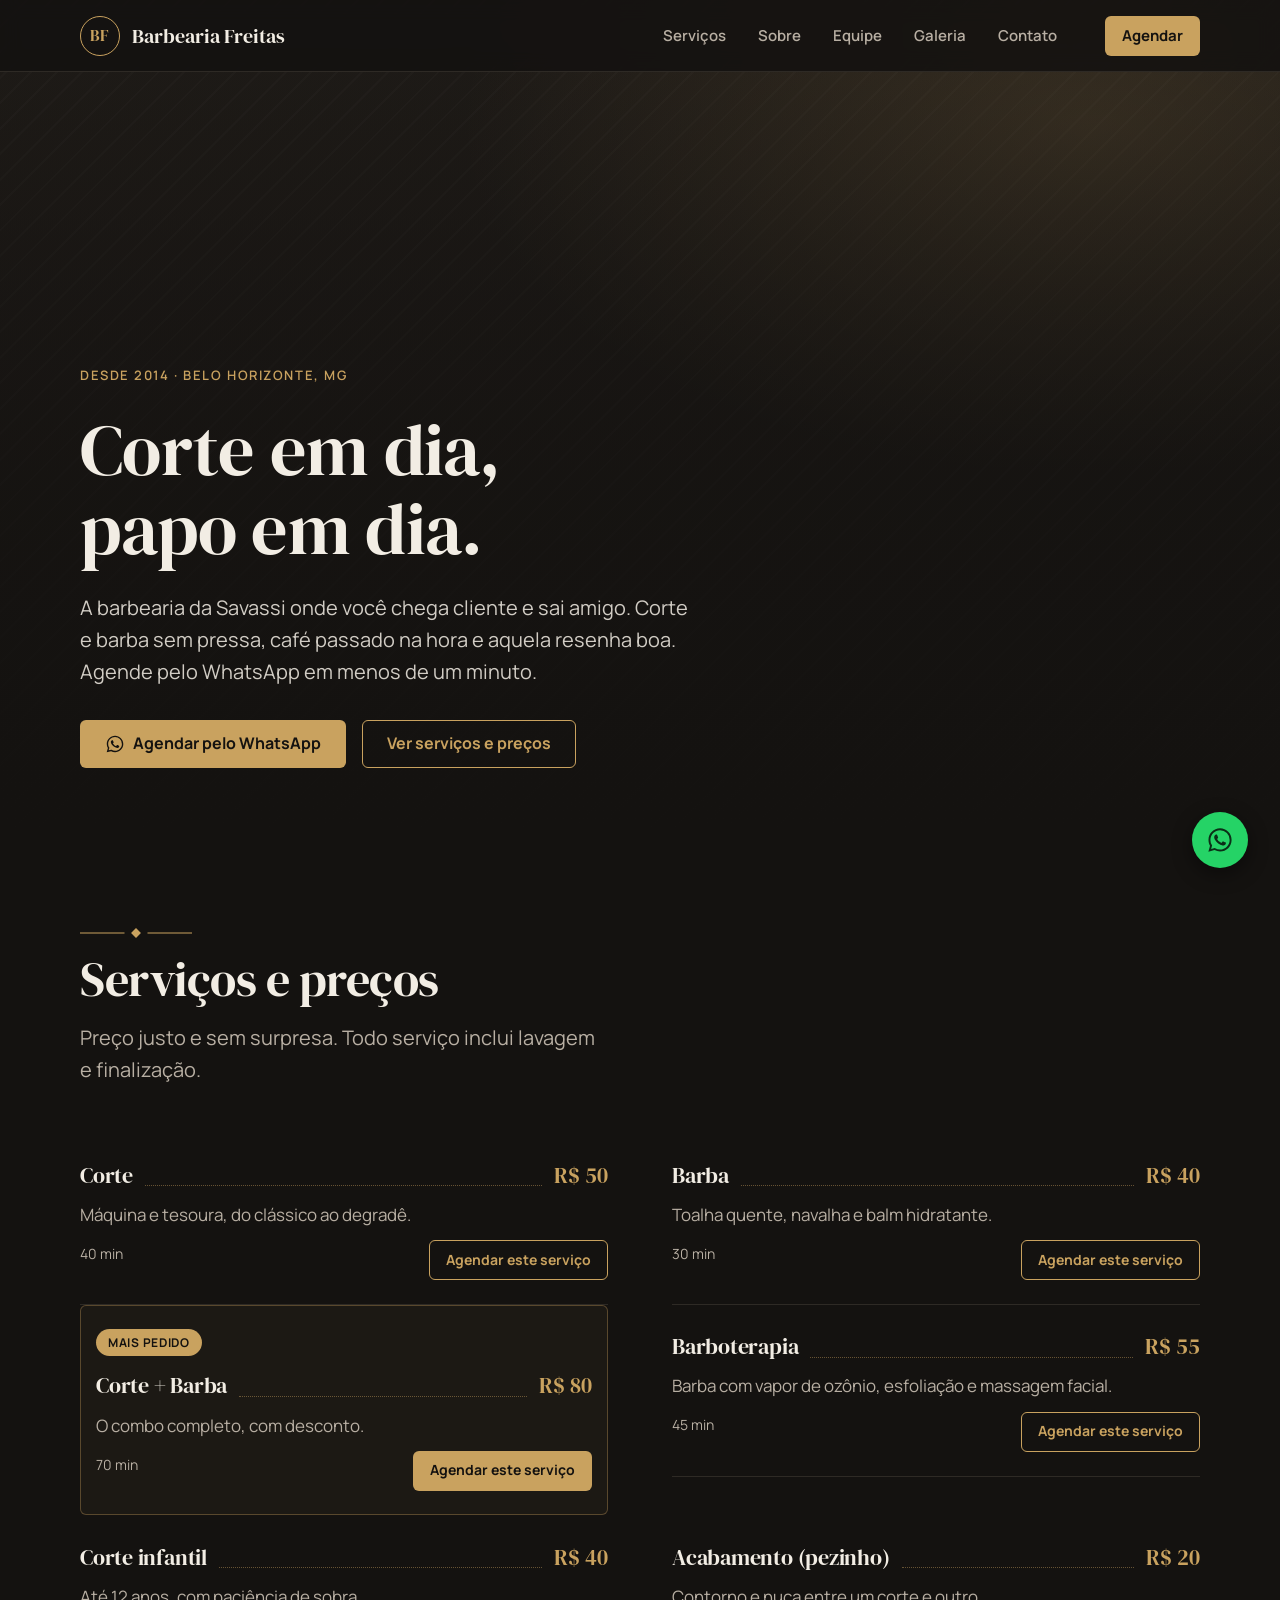
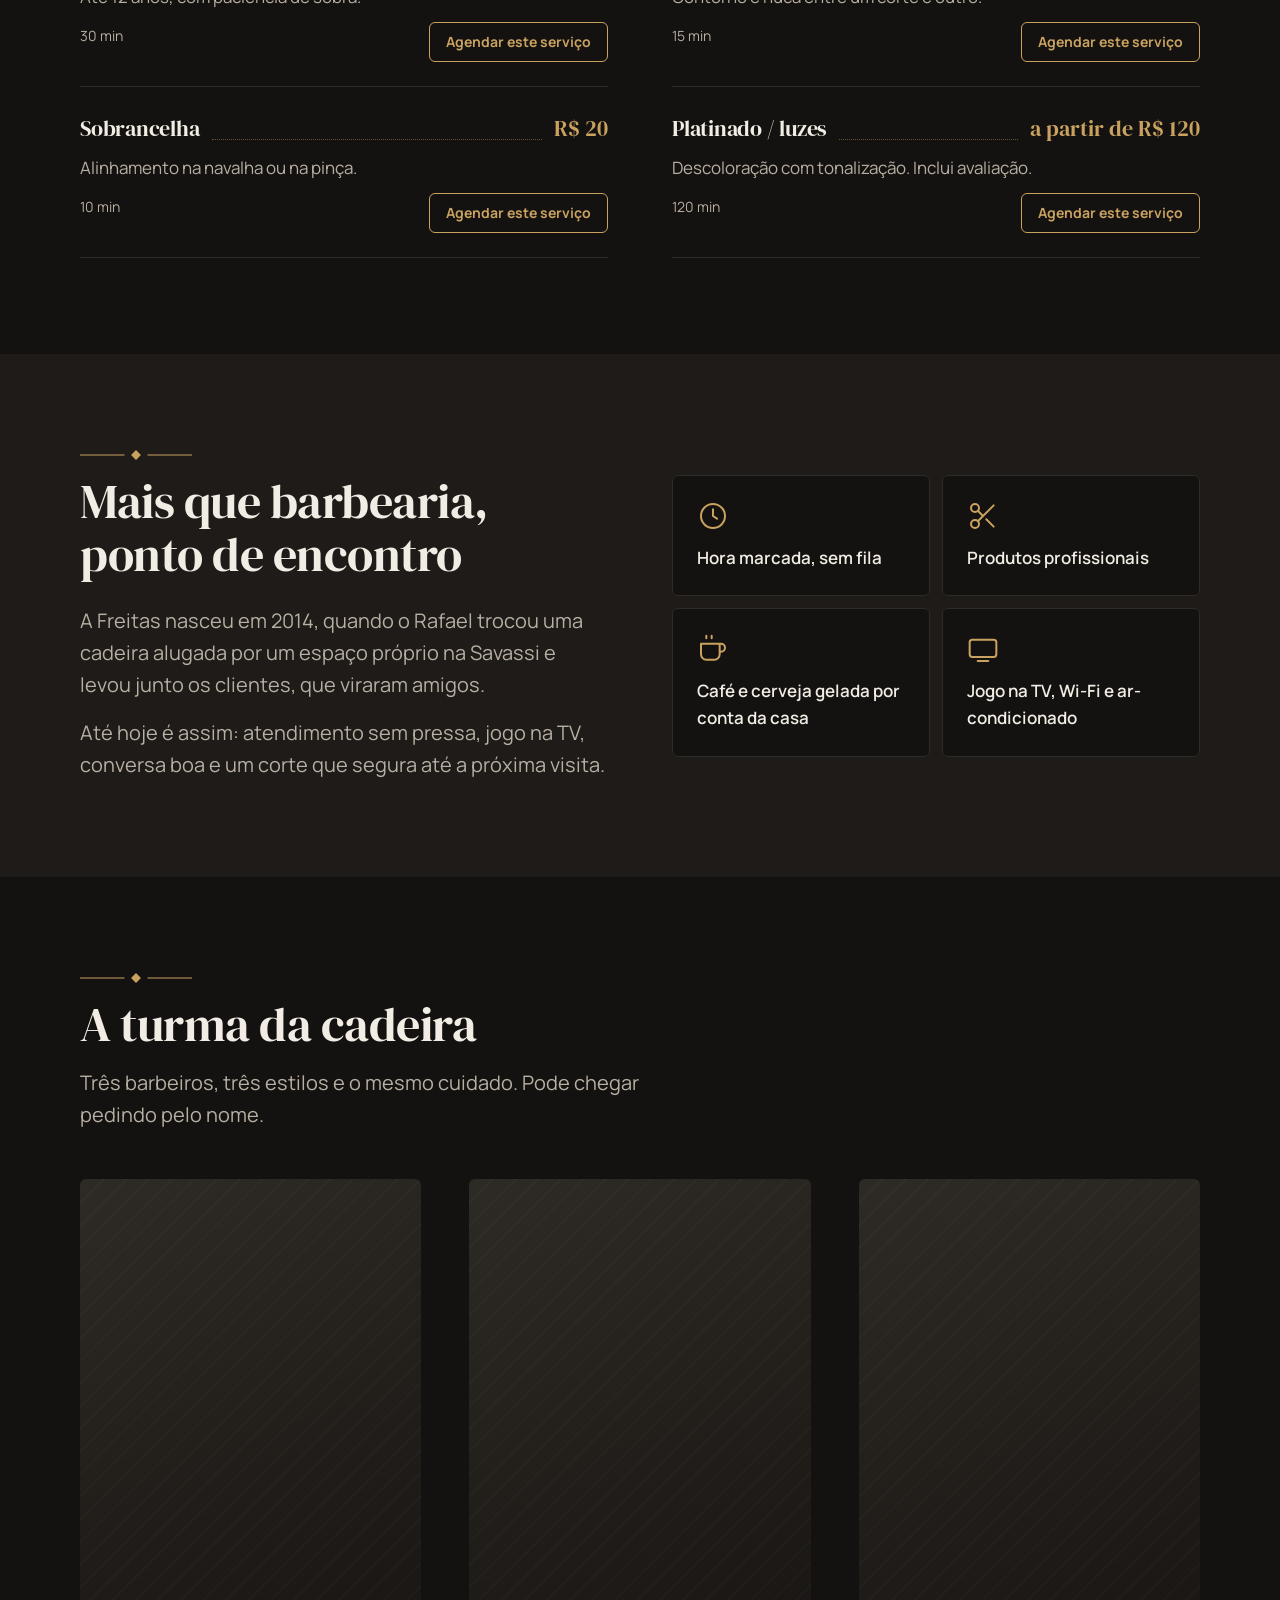
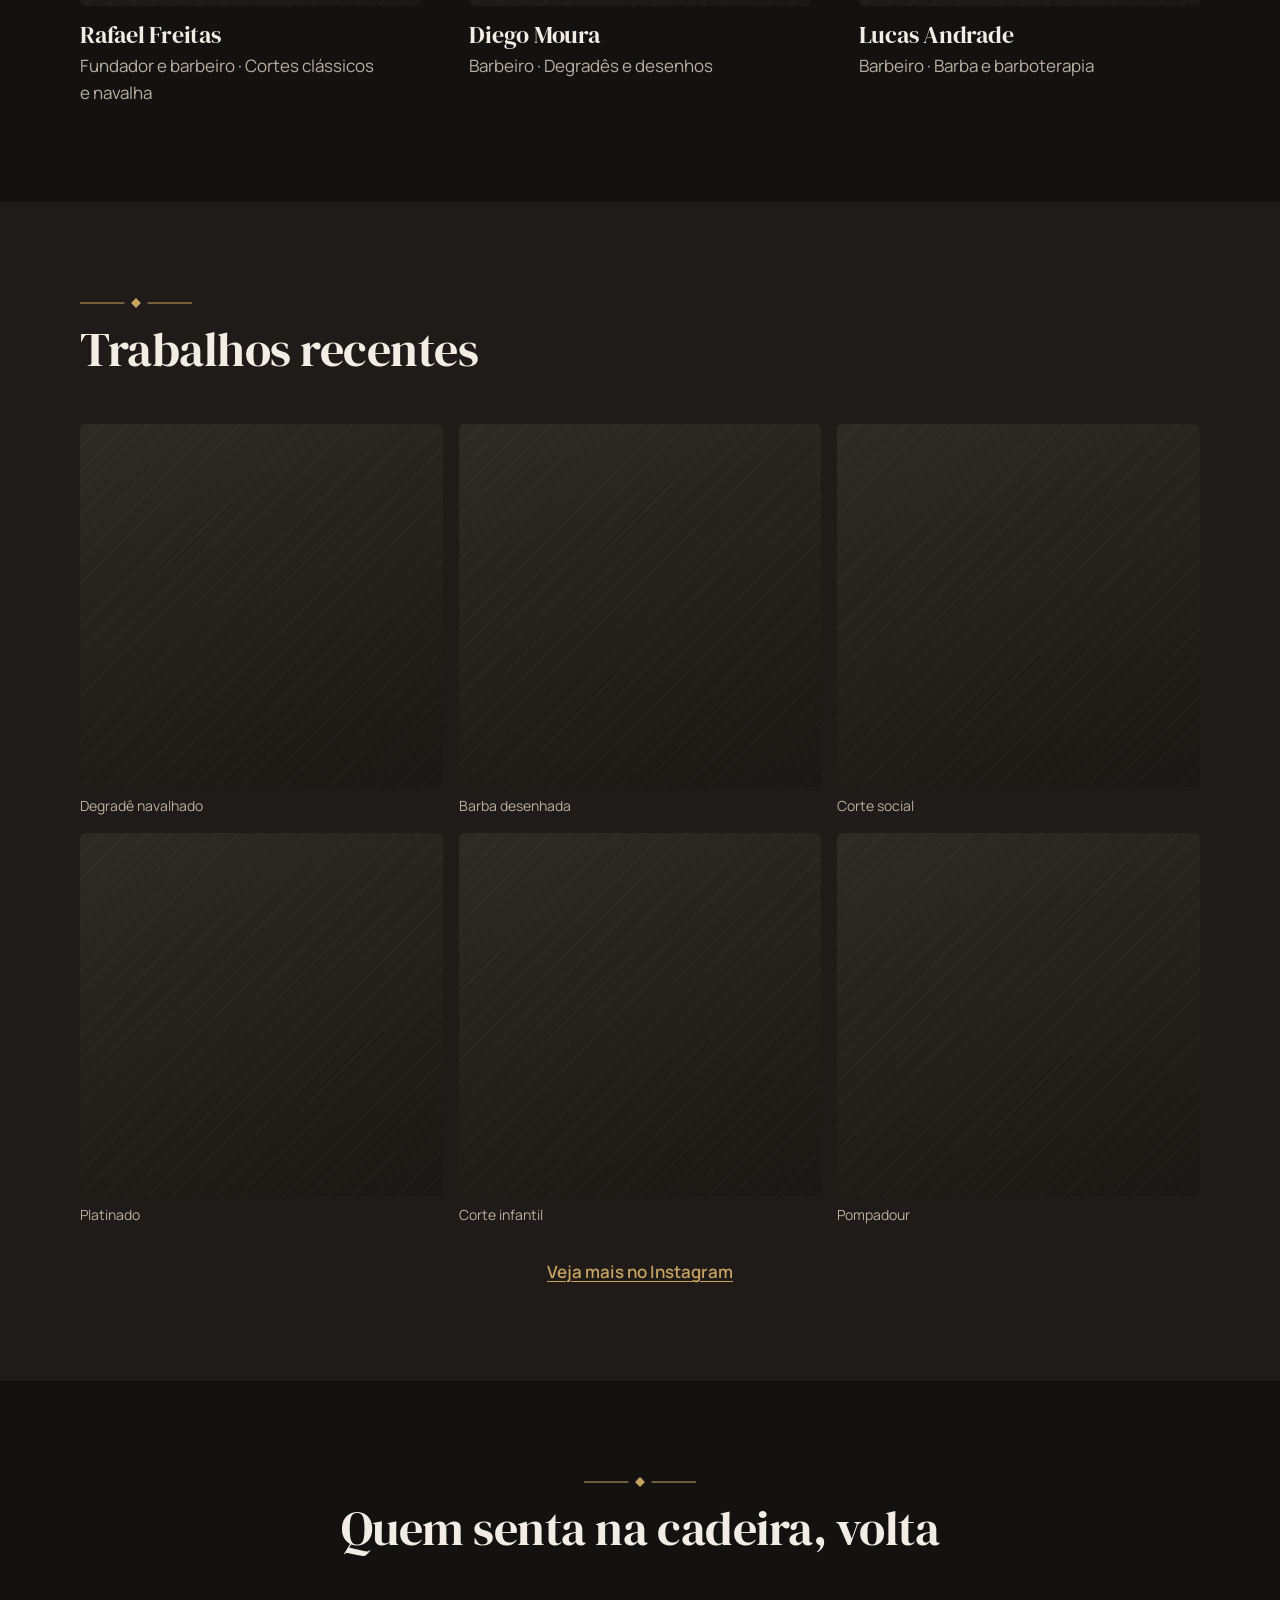
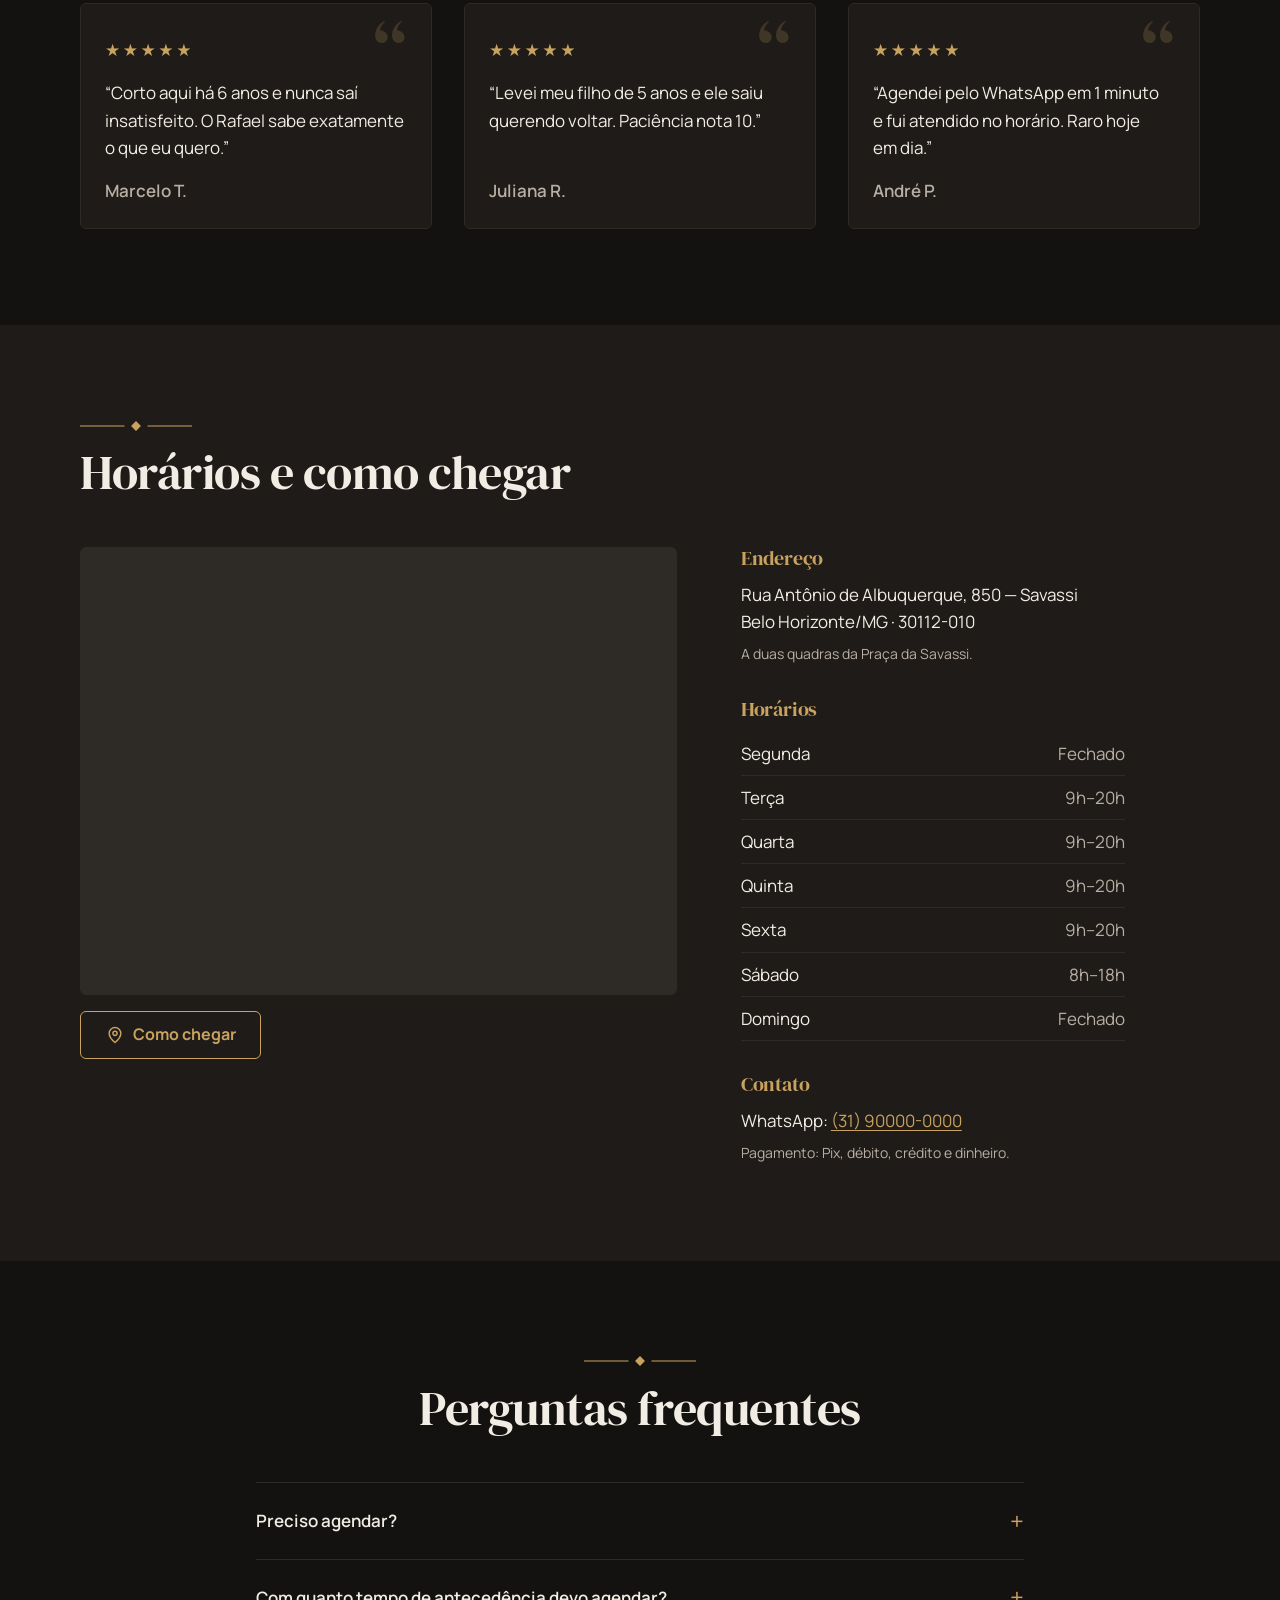
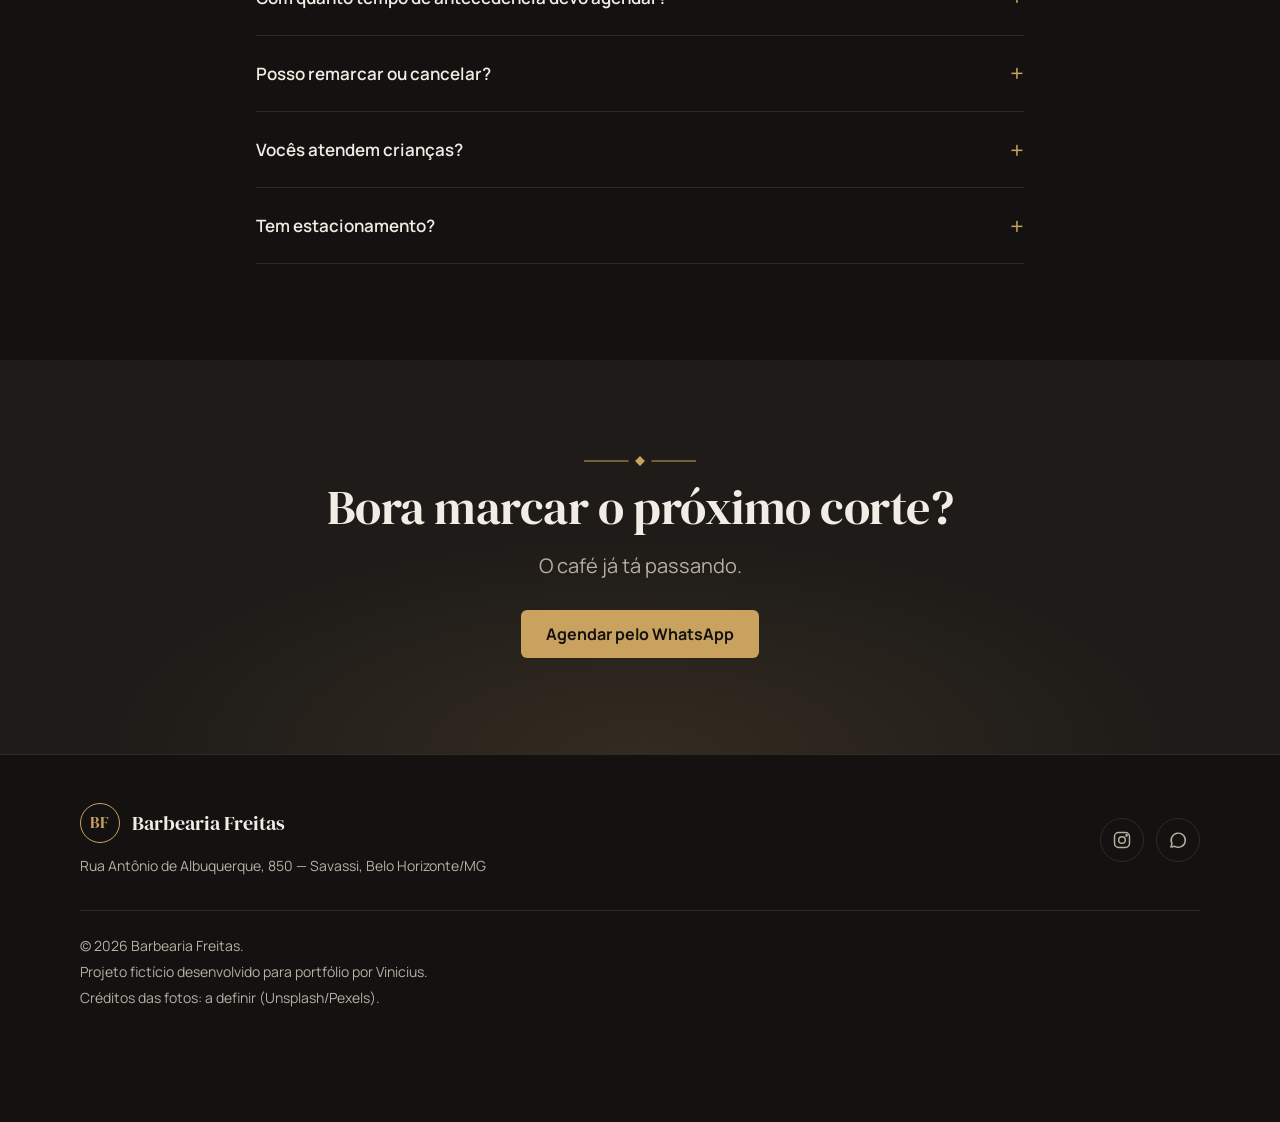
==== commit f550ea0e: "Estiliza todas as seções da página Adiciona layout.css (cabeçalho, menu, rodapé e botão flutuante) e" ====
--- a/index.html
+++ b/index.html
@@ -15,6 +15,8 @@
 
   <!-- Estilos -->
   <link rel="stylesheet" href="css/base.css">
+  <link rel="stylesheet" href="css/layout.css">
+  <link rel="stylesheet" href="css/secoes.css">
 </head>
 <body>
   <!--
@@ -85,9 +87,9 @@
           <p class="texto-lead">Preço justo e sem surpresa. Todo serviço inclui lavagem e finalização.</p>
         </header>
 
-        <ul class="servicos grade grade--3" role="list" data-servicos>
-          <li>
-            <article class="servico card">
+        <ul class="servicos" role="list" data-servicos>
+          <li>
+            <article class="servico">
               <h3 class="servico__nome">Corte</h3>
               <p class="servico__descricao texto-suave">Máquina e tesoura, do clássico ao degradê.</p>
               <p class="servico__info"><span class="servico__duracao">40 min</span> <data class="servico__preco" value="50">R$ 50</data></p>
@@ -95,7 +97,7 @@
             </article>
           </li>
           <li>
-            <article class="servico card">
+            <article class="servico">
               <h3 class="servico__nome">Barba</h3>
               <p class="servico__descricao texto-suave">Toalha quente, navalha e balm hidratante.</p>
               <p class="servico__info"><span class="servico__duracao">30 min</span> <data class="servico__preco" value="40">R$ 40</data></p>
@@ -103,7 +105,7 @@
             </article>
           </li>
           <li>
-            <article class="servico servico--destaque card">
+            <article class="servico servico--destaque">
               <span class="etiqueta">Mais pedido</span>
               <h3 class="servico__nome">Corte + Barba</h3>
               <p class="servico__descricao texto-suave">O combo completo, com desconto.</p>
@@ -112,7 +114,7 @@
             </article>
           </li>
           <li>
-            <article class="servico card">
+            <article class="servico">
               <h3 class="servico__nome">Barboterapia</h3>
               <p class="servico__descricao texto-suave">Barba com vapor de ozônio, esfoliação e massagem facial.</p>
               <p class="servico__info"><span class="servico__duracao">45 min</span> <data class="servico__preco" value="55">R$ 55</data></p>
@@ -120,7 +122,7 @@
             </article>
           </li>
           <li>
-            <article class="servico card">
+            <article class="servico">
               <h3 class="servico__nome">Corte infantil</h3>
               <p class="servico__descricao texto-suave">Até 12 anos, com paciência de sobra.</p>
               <p class="servico__info"><span class="servico__duracao">30 min</span> <data class="servico__preco" value="40">R$ 40</data></p>
@@ -128,7 +130,7 @@
             </article>
           </li>
           <li>
-            <article class="servico card">
+            <article class="servico">
               <h3 class="servico__nome">Acabamento (pezinho)</h3>
               <p class="servico__descricao texto-suave">Contorno e nuca entre um corte e outro.</p>
               <p class="servico__info"><span class="servico__duracao">15 min</span> <data class="servico__preco" value="20">R$ 20</data></p>
@@ -136,7 +138,7 @@
             </article>
           </li>
           <li>
-            <article class="servico card">
+            <article class="servico">
               <h3 class="servico__nome">Sobrancelha</h3>
               <p class="servico__descricao texto-suave">Alinhamento na navalha ou na pinça.</p>
               <p class="servico__info"><span class="servico__duracao">10 min</span> <data class="servico__preco" value="20">R$ 20</data></p>
@@ -144,7 +146,7 @@
             </article>
           </li>
           <li>
-            <article class="servico card">
+            <article class="servico">
               <h3 class="servico__nome">Platinado / luzes</h3>
               <p class="servico__descricao texto-suave">Descoloração com tonalização. Inclui avaliação.</p>
               <p class="servico__info"><span class="servico__duracao">120 min</span> <data class="servico__preco" value="120">a partir de R$ 120</data></p>
@@ -173,7 +175,7 @@
             <span>Hora marcada, sem fila</span>
           </li>
           <li class="diferencial">
-            <svg aria-hidden="true" viewBox="0 0 24 24" fill="none" stroke="currentColor" stroke-width="1.5" stroke-linecap="round" stroke-linejoin="round"><path d="M6 3h12M7 3v4a5 5 0 0 0 10 0V3M12 12v9M8 21h8"/></svg>
+            <svg aria-hidden="true" viewBox="0 0 24 24" fill="none" stroke="currentColor" stroke-width="1.5" stroke-linecap="round" stroke-linejoin="round"><circle cx="6" cy="6" r="3"/><circle cx="6" cy="18" r="3"/><path d="M20 4 8.12 15.88M14.47 14.48 20 20M8.12 8.12 12 12"/></svg>
             <span>Produtos profissionais</span>
           </li>
           <li class="diferencial">
--- a/css/base.css
+++ b/css/base.css
@@ -120,6 +120,11 @@
 
 img {
   height: auto;
+}
+
+/* Garante que [hidden] sempre esconda, mesmo com display definido no CSS */
+[hidden] {
+  display: none !important;
 }
 
 /* Ícones SVG inline: tamanho padrão (componentes podem sobrescrever) */
--- a/css/layout.css
+++ b/css/layout.css
@@ -0,0 +1,288 @@
+/* ==========================================================================
+   Barbearia Freitas — layout.css
+   Cabeçalho fixo, menu, rodapé e botão flutuante do WhatsApp.
+   ========================================================================== */
+
+/* --------------------------------------------------------------------------
+   Cabeçalho
+   -------------------------------------------------------------------------- */
+.cabecalho {
+  position: fixed;
+  inset: 0 0 auto;
+  z-index: 100;
+  height: var(--altura-cabecalho);
+  background-color: rgb(20 18 16 / 0.88);
+  border-bottom: 1px solid var(--cor-borda);
+  -webkit-backdrop-filter: blur(10px);
+  backdrop-filter: blur(10px);
+}
+
+.cabecalho__interno {
+  display: flex;
+  align-items: center;
+  gap: var(--espaco-4);
+  height: 100%;
+}
+
+/* Logo (também usado no rodapé) */
+.logo {
+  display: inline-flex;
+  align-items: center;
+  gap: var(--espaco-3);
+  margin-right: auto;
+  color: var(--cor-texto);
+  text-decoration: none;
+}
+
+.logo:hover {
+  color: var(--cor-texto);
+}
+
+.logo__monograma {
+  display: grid;
+  place-items: center;
+  width: 2.5rem;
+  height: 2.5rem;
+  border: 1px solid var(--cor-destaque);
+  border-radius: 50%;
+  color: var(--cor-destaque);
+  font-family: var(--fonte-titulo);
+  font-size: 1rem;
+  letter-spacing: 0.04em;
+}
+
+.logo__nome {
+  font-family: var(--fonte-titulo);
+  font-size: 1.25rem;
+  line-height: 1;
+}
+
+/* No celular o agendamento fica com o botão flutuante */
+.cabecalho__agendar {
+  display: none;
+  min-height: 2.5rem;
+  padding: var(--espaco-2) var(--espaco-4);
+  font-size: 0.9375rem;
+}
+
+/* Botão do menu (só aparece com JS ativo) */
+.menu-botao {
+  display: none;
+  place-items: center;
+  width: 2.75rem;
+  height: 2.75rem;
+  margin-right: calc(var(--espaco-2) * -1);
+  border-radius: var(--raio);
+  color: var(--cor-texto);
+}
+
+.menu-botao:hover {
+  color: var(--cor-destaque);
+}
+
+.js .menu-botao {
+  display: grid;
+}
+
+/* Menu no celular: painel abaixo do cabeçalho */
+.menu {
+  display: none;
+}
+
+.js .menu-botao[aria-expanded="true"] + .menu {
+  display: block;
+  position: absolute;
+  inset: 100% 0 auto;
+  padding: var(--espaco-2) var(--margem-lateral) var(--espaco-5);
+  background-color: var(--cor-fundo);
+  border-bottom: 1px solid var(--cor-borda);
+}
+
+.menu__link {
+  display: block;
+  padding: var(--espaco-3) 0;
+  color: var(--cor-texto);
+  font-weight: 600;
+  text-decoration: none;
+}
+
+.menu__link:hover {
+  color: var(--cor-destaque);
+}
+
+.menu__lista li + li .menu__link {
+  border-top: 1px solid var(--cor-borda);
+}
+
+@media (min-width: 768px) {
+  .cabecalho__agendar {
+    display: inline-flex;
+    order: 1;
+  }
+
+  .menu-botao {
+    order: 2;
+  }
+}
+
+/* Desktop: menu em linha, sem botão */
+@media (min-width: 1024px) {
+  .js .menu-botao {
+    display: none;
+  }
+
+  .menu,
+  .js .menu-botao[aria-expanded="true"] + .menu {
+    display: block;
+    position: static;
+    padding: 0;
+    background: none;
+    border: 0;
+  }
+
+  .menu__lista {
+    display: flex;
+    gap: var(--espaco-6);
+  }
+
+  .menu__lista li + li .menu__link {
+    border-top: 0;
+  }
+
+  .menu__link {
+    position: relative;
+    padding: var(--espaco-2) 0;
+    font-size: 0.9375rem;
+    color: var(--cor-texto-suave);
+    transition: color var(--transicao);
+  }
+
+  .menu__link::after {
+    content: "";
+    position: absolute;
+    inset: auto 0 0;
+    height: 1px;
+    background-color: var(--cor-destaque);
+    transform: scaleX(0);
+    transition: transform var(--transicao);
+  }
+
+  .menu__link:hover {
+    color: var(--cor-texto);
+  }
+
+  .menu__link:hover::after,
+  .menu__link[aria-current="true"]::after {
+    transform: scaleX(1);
+  }
+
+  .cabecalho__interno {
+    gap: var(--espaco-7);
+  }
+}
+
+/* --------------------------------------------------------------------------
+   Rodapé
+   -------------------------------------------------------------------------- */
+.rodape {
+  /* espaço extra embaixo para o botão flutuante não cobrir o texto */
+  padding: var(--espaco-7) 0 calc(var(--espaco-7) + 4rem);
+  border-top: 1px solid var(--cor-borda);
+}
+
+.rodape__interno {
+  display: grid;
+  gap: var(--espaco-6);
+}
+
+.rodape__marca {
+  display: grid;
+  gap: var(--espaco-3);
+}
+
+.rodape__redes {
+  display: flex;
+  gap: var(--espaco-3);
+}
+
+.rodape__redes a {
+  display: grid;
+  place-items: center;
+  width: 2.75rem;
+  height: 2.75rem;
+  border: 1px solid var(--cor-borda);
+  border-radius: 50%;
+  color: var(--cor-texto-suave);
+  transition:
+    color var(--transicao),
+    border-color var(--transicao);
+}
+
+.rodape__redes a:hover {
+  color: var(--cor-destaque);
+  border-color: var(--cor-destaque);
+}
+
+.rodape__redes svg {
+  width: 1.25rem;
+  height: 1.25rem;
+}
+
+.rodape__legal {
+  display: grid;
+  gap: var(--espaco-1);
+  padding-top: var(--espaco-5);
+  border-top: 1px solid var(--cor-borda);
+}
+
+@media (min-width: 768px) {
+  .rodape__interno {
+    grid-template-columns: 1fr auto;
+    align-items: center;
+  }
+
+  .rodape__legal {
+    grid-column: 1 / -1;
+  }
+}
+
+/* --------------------------------------------------------------------------
+   Botão flutuante do WhatsApp
+   -------------------------------------------------------------------------- */
+.whatsapp-flutuante {
+  position: fixed;
+  right: var(--espaco-4);
+  bottom: var(--espaco-4);
+  z-index: 90;
+  display: grid;
+  place-items: center;
+  width: 3.5rem;
+  height: 3.5rem;
+  border-radius: 50%;
+  background-color: var(--cor-whatsapp);
+  color: var(--cor-whatsapp-icone);
+  box-shadow: 0 6px 20px rgb(0 0 0 / 0.45);
+  transition: transform var(--transicao);
+}
+
+.whatsapp-flutuante:hover {
+  color: var(--cor-whatsapp-icone);
+  transform: scale(1.06);
+}
+
+.whatsapp-flutuante:focus-visible {
+  outline: none;
+  box-shadow: var(--sombra-foco);
+}
+
+.whatsapp-flutuante svg {
+  width: 1.75rem;
+  height: 1.75rem;
+}
+
+@media (min-width: 1024px) {
+  .whatsapp-flutuante {
+    right: var(--espaco-6);
+    bottom: var(--espaco-6);
+  }
+}
--- a/css/secoes.css
+++ b/css/secoes.css
@@ -0,0 +1,544 @@
+/* ==========================================================================
+   Barbearia Freitas — secoes.css
+   Estilos de cada seção da página, na ordem em que aparecem.
+   ========================================================================== */
+
+/* --------------------------------------------------------------------------
+   Hero
+   -------------------------------------------------------------------------- */
+.hero {
+  --fundo-secao: var(--cor-fundo);
+  position: relative;
+  display: grid;
+  align-items: end;
+  min-height: min(100svh, 52rem);
+  padding: calc(var(--altura-cabecalho) + var(--espaco-8)) 0 var(--espaco-8);
+  isolation: isolate;
+  overflow: hidden;
+}
+
+/* Fundo: foto na etapa 8. Até lá, gradiente quente com listras sutis
+   (referência ao poste de barbearia). */
+.hero__fundo.imagem-reserva {
+  position: absolute;
+  inset: 0;
+  z-index: -1;
+  aspect-ratio: auto;
+  border-radius: 0;
+  background:
+    radial-gradient(ellipse 70% 60% at 85% 15%, rgb(201 162 95 / 0.2), transparent 70%),
+    repeating-linear-gradient(135deg, rgb(255 255 255 / 0.025) 0 2px, transparent 2px 18px),
+    linear-gradient(180deg, #221e1a 0%, var(--cor-fundo) 100%);
+}
+
+/* Escurece a base para garantir a leitura do texto sobre a foto */
+.hero__fundo::after {
+  content: "";
+  position: absolute;
+  inset: 0;
+  background: linear-gradient(180deg, rgb(20 18 16 / 0.2) 0%, rgb(20 18 16 / 0.65) 55%, var(--cor-fundo) 100%);
+}
+
+.hero__conteudo {
+  display: grid;
+  justify-items: start;
+  gap: var(--espaco-5);
+}
+
+.hero h1 {
+  max-width: 14ch;
+}
+
+.hero .texto-lead {
+  color: var(--cor-texto);
+  opacity: 0.85;
+}
+
+.hero__acoes {
+  display: flex;
+  flex-wrap: wrap;
+  gap: var(--espaco-3);
+  margin-top: var(--espaco-2);
+}
+
+/* Status "Aberto agora" (preenchido pelo JS) */
+.status {
+  display: inline-flex;
+  align-items: center;
+  gap: var(--espaco-2);
+  padding: var(--espaco-1) var(--espaco-3);
+  border: 1px solid var(--cor-borda);
+  border-radius: var(--raio-pilula);
+  background-color: rgb(20 18 16 / 0.6);
+  color: var(--cor-texto-suave);
+  font-size: var(--tamanho-pequeno);
+  font-weight: 600;
+}
+
+.status::before {
+  content: "";
+  width: 0.5rem;
+  height: 0.5rem;
+  border-radius: 50%;
+  background-color: var(--cor-texto-suave);
+}
+
+.status[data-estado="aberto"] {
+  color: var(--cor-texto);
+}
+
+.status[data-estado="aberto"]::before {
+  background-color: #4ade80;
+  box-shadow: 0 0 0 3px rgb(74 222 128 / 0.2);
+}
+
+@media (min-width: 768px) {
+  .hero__acoes {
+    gap: var(--espaco-4);
+  }
+}
+
+/* --------------------------------------------------------------------------
+   Serviços e preços — estilo "tabela de preços de barbearia"
+   -------------------------------------------------------------------------- */
+.servicos {
+  display: grid;
+  column-gap: var(--espaco-8);
+}
+
+.servico {
+  display: grid;
+  grid-template-columns: auto minmax(1.5rem, 1fr) auto;
+  grid-template-areas:
+    "etiqueta etiqueta etiqueta"
+    "nome     lider    preco"
+    "desc     desc     desc"
+    "duracao  acao     acao";
+  align-items: baseline;
+  column-gap: var(--espaco-3);
+  padding-block: var(--espaco-5);
+  border-bottom: 1px solid var(--cor-borda);
+}
+
+/* Linha pontilhada entre o nome e o preço */
+.servico::after {
+  content: "";
+  grid-area: lider;
+  align-self: end;
+  margin-bottom: 0.4em;
+  border-bottom: 1px dotted rgb(201 162 95 / 0.45);
+}
+
+.servico .etiqueta {
+  grid-area: etiqueta;
+  justify-self: start;
+  margin-bottom: var(--espaco-3);
+}
+
+.servico__nome {
+  grid-area: nome;
+  font-size: 1.375rem;
+}
+
+/* O parágrafo some do layout e os filhos viram itens da grade */
+.servico__info {
+  display: contents;
+}
+
+.servico__preco {
+  grid-area: preco;
+  font-family: var(--fonte-titulo);
+  font-size: 1.375rem;
+  justify-self: end;
+  color: var(--cor-destaque);
+  white-space: nowrap;
+}
+
+.servico__descricao {
+  grid-area: desc;
+  margin-top: var(--espaco-2);
+  max-width: 34rem;
+}
+
+.servico__duracao {
+  grid-area: duracao;
+  align-self: center;
+  color: var(--cor-texto-suave);
+  font-size: var(--tamanho-pequeno);
+}
+
+.servico__agendar {
+  grid-area: acao;
+  align-self: center;
+  justify-self: end;
+  min-height: 2.5rem;
+  margin-top: var(--espaco-3);
+  padding: var(--espaco-2) var(--espaco-4);
+  font-size: 0.875rem;
+  white-space: nowrap;
+}
+
+/* Serviço em destaque */
+.servico--destaque {
+  position: relative;
+  isolation: isolate;
+  padding-inline: var(--espaco-4);
+  border-bottom-color: transparent;
+}
+
+.servico--destaque::before {
+  content: "";
+  position: absolute;
+  inset: 0;
+  z-index: -1;
+  border: 1px solid rgb(201 162 95 / 0.35);
+  border-radius: var(--raio);
+  background-color: rgb(201 162 95 / 0.05);
+}
+
+
+@media (min-width: 768px) {
+  .servicos {
+    grid-template-columns: repeat(2, minmax(0, 1fr));
+  }
+}
+
+/* --------------------------------------------------------------------------
+   Sobre e diferenciais
+   -------------------------------------------------------------------------- */
+.sobre {
+  display: grid;
+  gap: var(--espaco-7);
+}
+
+.sobre__texto .cabecalho-secao {
+  margin-bottom: var(--espaco-5);
+}
+
+.sobre__texto p + p {
+  margin-top: var(--espaco-4);
+}
+
+.sobre__texto p {
+  color: var(--cor-texto-suave);
+  font-size: var(--tamanho-lead);
+  max-width: 34rem;
+}
+
+.diferenciais {
+  display: grid;
+  gap: var(--espaco-3);
+}
+
+.diferencial {
+  display: flex;
+  align-items: center;
+  gap: var(--espaco-4);
+  padding: var(--espaco-4) var(--espaco-5);
+  border: 1px solid var(--cor-borda);
+  border-radius: var(--raio);
+  background-color: var(--cor-fundo);
+  font-weight: 600;
+}
+
+.diferencial svg {
+  color: var(--cor-destaque);
+}
+
+@media (min-width: 768px) {
+  .diferenciais {
+    grid-template-columns: repeat(2, minmax(0, 1fr));
+  }
+
+  .diferencial {
+    flex-direction: column;
+    align-items: flex-start;
+    gap: var(--espaco-3);
+    padding: var(--espaco-5);
+  }
+
+  .diferencial svg {
+    width: 2rem;
+    height: 2rem;
+  }
+}
+
+@media (min-width: 1024px) {
+  .sobre {
+    grid-template-columns: 1fr 1fr;
+    align-items: center;
+    gap: var(--espaco-8);
+  }
+}
+
+/* --------------------------------------------------------------------------
+   Imagens reservadas (até as fotos chegarem na etapa 8)
+   -------------------------------------------------------------------------- */
+.barbeiro__foto,
+.galeria .imagem-reserva {
+  background:
+    repeating-linear-gradient(135deg, rgb(255 255 255 / 0.02) 0 2px, transparent 2px 16px),
+    linear-gradient(160deg, #2e2a25 0%, #1a1714 100%);
+}
+
+/* --------------------------------------------------------------------------
+   Equipe
+   -------------------------------------------------------------------------- */
+.equipe {
+  gap: var(--espaco-7);
+}
+
+.barbeiro__foto {
+  margin-bottom: var(--espaco-4);
+}
+
+.barbeiro__nome {
+  font-size: 1.5rem;
+}
+
+.barbeiro__funcao {
+  margin-top: var(--espaco-1);
+}
+
+@media (min-width: 768px) and (max-width: 1023px) {
+  /* 3 colunas ficam apertadas no tablet: usa grade de 3 com fotos menores */
+  .equipe.grade--3 {
+    grid-template-columns: repeat(3, minmax(0, 1fr));
+    gap: var(--espaco-5);
+  }
+
+  .barbeiro__nome {
+    font-size: 1.25rem;
+  }
+}
+
+/* --------------------------------------------------------------------------
+   Galeria
+   -------------------------------------------------------------------------- */
+.galeria {
+  display: grid;
+  grid-template-columns: repeat(2, minmax(0, 1fr));
+  gap: var(--espaco-3);
+}
+
+.galeria__item {
+  display: grid;
+  gap: var(--espaco-2);
+}
+
+.galeria__mais {
+  margin-top: var(--espaco-6);
+  text-align: center;
+  font-weight: 600;
+}
+
+@media (min-width: 768px) and (max-width: 1023px) {
+  /* No tablet o 3º depoimento ocupa a linha inteira */
+  .depoimentos > li:last-child:nth-child(odd) {
+    grid-column: 1 / -1;
+  }
+}
+
+@media (min-width: 768px) {
+  .galeria {
+    grid-template-columns: repeat(3, minmax(0, 1fr));
+    gap: var(--espaco-4);
+  }
+}
+
+/* --------------------------------------------------------------------------
+   Depoimentos
+   -------------------------------------------------------------------------- */
+.depoimento {
+  position: relative;
+  display: flex;
+  flex-direction: column;
+  gap: var(--espaco-4);
+  height: 100%;
+  padding: var(--espaco-6) var(--espaco-5) var(--espaco-5);
+}
+
+/* Aspas decorativas */
+.depoimento::before {
+  content: "“";
+  position: absolute;
+  top: var(--espaco-2);
+  right: var(--espaco-5);
+  font-family: var(--fonte-titulo);
+  font-size: 5rem;
+  line-height: 1;
+  color: var(--cor-destaque);
+  opacity: 0.2;
+}
+
+.depoimento__estrelas {
+  color: var(--cor-destaque);
+  letter-spacing: 0.15em;
+}
+
+.depoimento__texto {
+  flex-grow: 1;
+  font-size: 1.0625rem;
+}
+
+.depoimento__autor {
+  font-weight: 600;
+}
+
+/* --------------------------------------------------------------------------
+   Horários e localização
+   -------------------------------------------------------------------------- */
+.contato {
+  display: grid;
+  gap: var(--espaco-7);
+}
+
+.contato__mapa {
+  display: grid;
+  gap: var(--espaco-4);
+  justify-items: start;
+}
+
+.mapa {
+  width: 100%;
+  border: 1px solid var(--cor-borda);
+}
+
+.mapa iframe {
+  width: 100%;
+  height: 100%;
+  border: 0;
+  /* Deixa o mapa escuro, combinando com o site */
+  filter: grayscale(0.3) invert(0.9) hue-rotate(180deg) brightness(0.95);
+}
+
+.contato__info {
+  display: grid;
+  gap: var(--espaco-6);
+}
+
+.contato__bloco h3 {
+  margin-bottom: var(--espaco-3);
+  color: var(--cor-destaque);
+}
+
+.contato__bloco address {
+  font-style: normal;
+}
+
+.contato__bloco address + p,
+.contato__bloco p + p {
+  margin-top: var(--espaco-2);
+}
+
+/* Tabela de horários */
+.horarios {
+  width: 100%;
+  max-width: 24rem;
+  border-collapse: collapse;
+}
+
+.horarios th,
+.horarios td {
+  padding: var(--espaco-2) 0;
+  border-bottom: 1px solid var(--cor-borda);
+}
+
+.horarios th {
+  font-weight: 400;
+  text-align: left;
+}
+
+.horarios td {
+  text-align: right;
+  color: var(--cor-texto-suave);
+}
+
+/* Dia de hoje (classe adicionada pelo JS) */
+.horarios tr.hoje th,
+.horarios tr.hoje td {
+  color: var(--cor-destaque);
+  font-weight: 700;
+}
+
+@media (min-width: 1024px) {
+  .contato {
+    grid-template-columns: 1.3fr 1fr;
+    gap: var(--espaco-8);
+    align-items: start;
+  }
+}
+
+/* --------------------------------------------------------------------------
+   Perguntas frequentes
+   -------------------------------------------------------------------------- */
+.container--estreito {
+  max-width: calc(48rem + 2 * var(--margem-lateral));
+}
+
+.faq {
+  border-top: 1px solid var(--cor-borda);
+}
+
+.faq__item {
+  border-bottom: 1px solid var(--cor-borda);
+}
+
+.faq__item summary {
+  display: flex;
+  justify-content: space-between;
+  align-items: center;
+  gap: var(--espaco-4);
+  padding: var(--espaco-5) 0;
+  font-weight: 600;
+  cursor: pointer;
+  list-style: none;
+  transition: color var(--transicao);
+}
+
+.faq__item summary::-webkit-details-marker {
+  display: none;
+}
+
+.faq__item summary:hover {
+  color: var(--cor-destaque);
+}
+
+/* Ícone "+" que vira "×" ao abrir */
+.faq__item summary::after {
+  content: "+";
+  flex-shrink: 0;
+  color: var(--cor-destaque);
+  font-size: 1.5rem;
+  font-weight: 400;
+  line-height: 1;
+  transition: transform var(--transicao);
+}
+
+.faq__item[open] summary::after {
+  transform: rotate(45deg);
+}
+
+.faq__item p {
+  padding-bottom: var(--espaco-5);
+  color: var(--cor-texto-suave);
+  max-width: 40rem;
+}
+
+/* --------------------------------------------------------------------------
+   Chamada final
+   -------------------------------------------------------------------------- */
+.chamada {
+  background-image: radial-gradient(ellipse 60% 80% at 50% 100%, rgb(201 162 95 / 0.12), transparent 70%);
+}
+
+.chamada__interno {
+  display: grid;
+  justify-items: center;
+  gap: var(--espaco-4);
+  text-align: center;
+}
+
+.chamada__interno .botao {
+  margin-top: var(--espaco-3);
+}
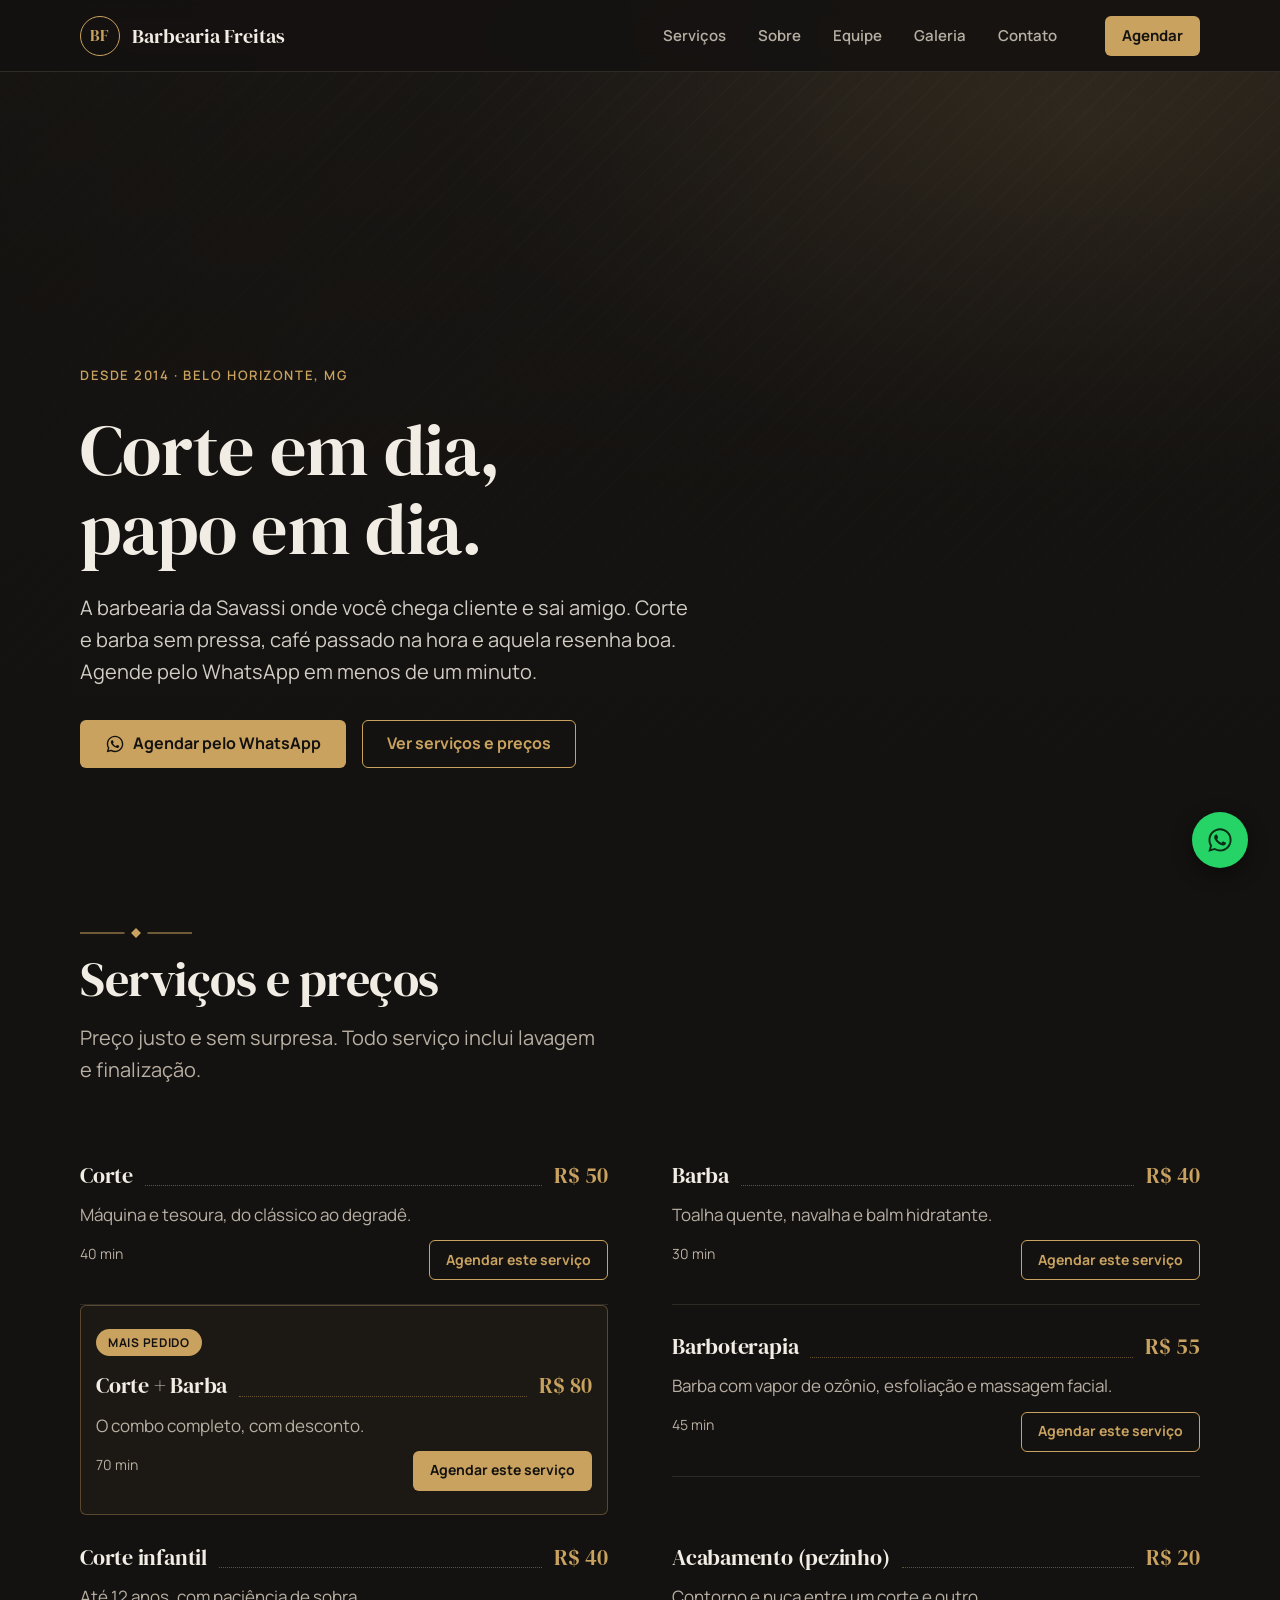
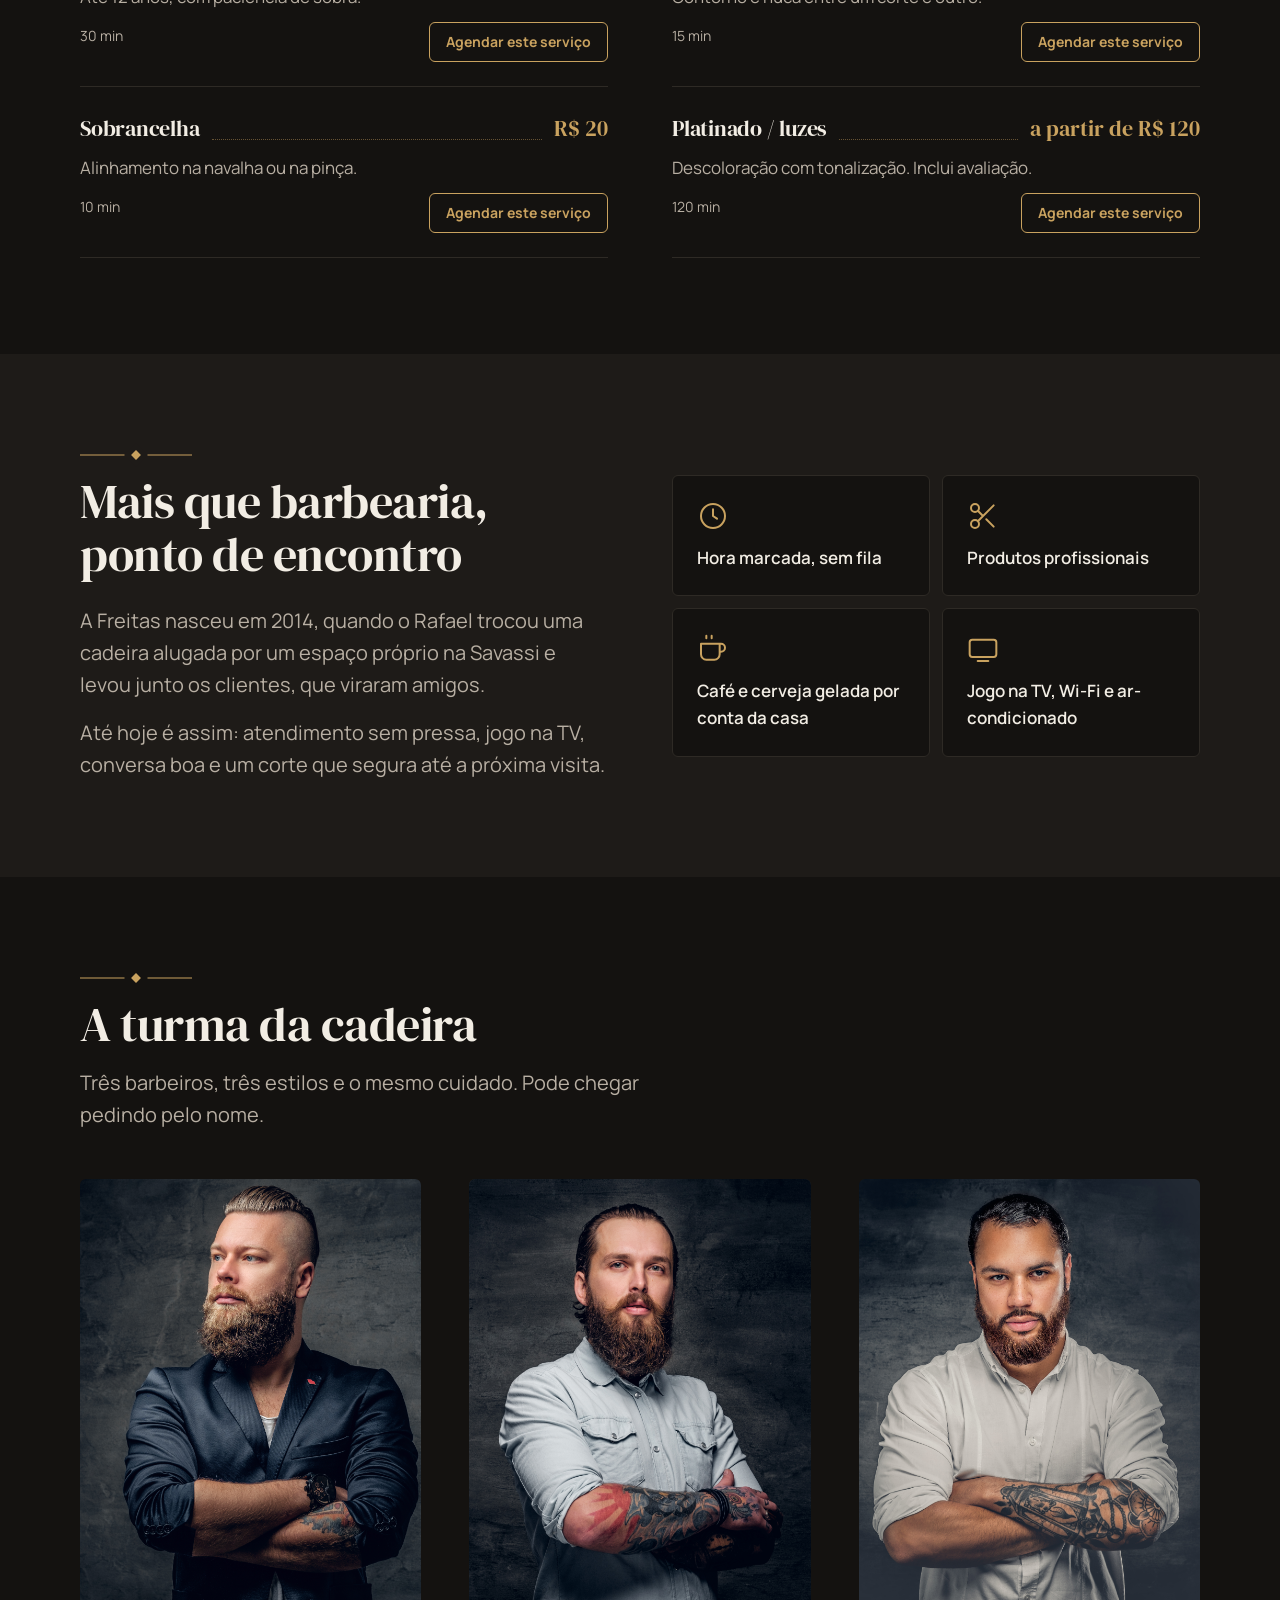
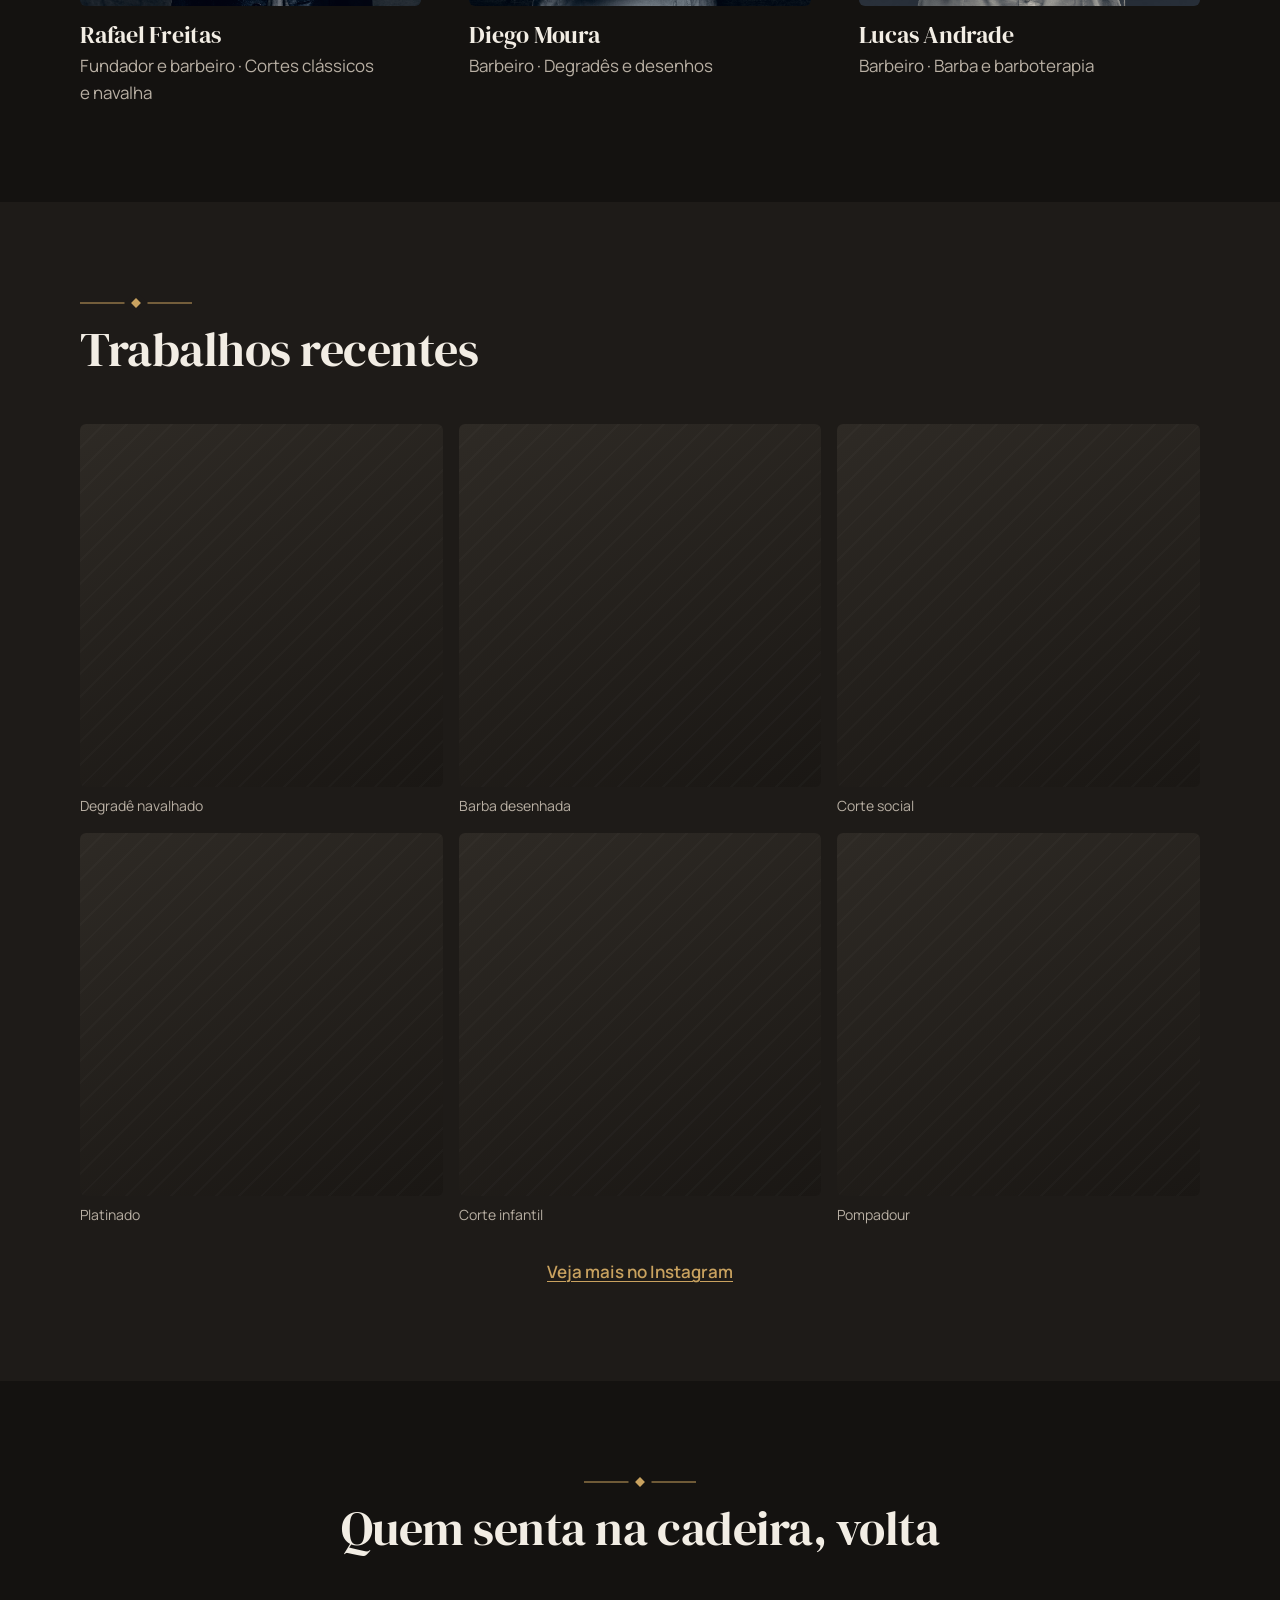
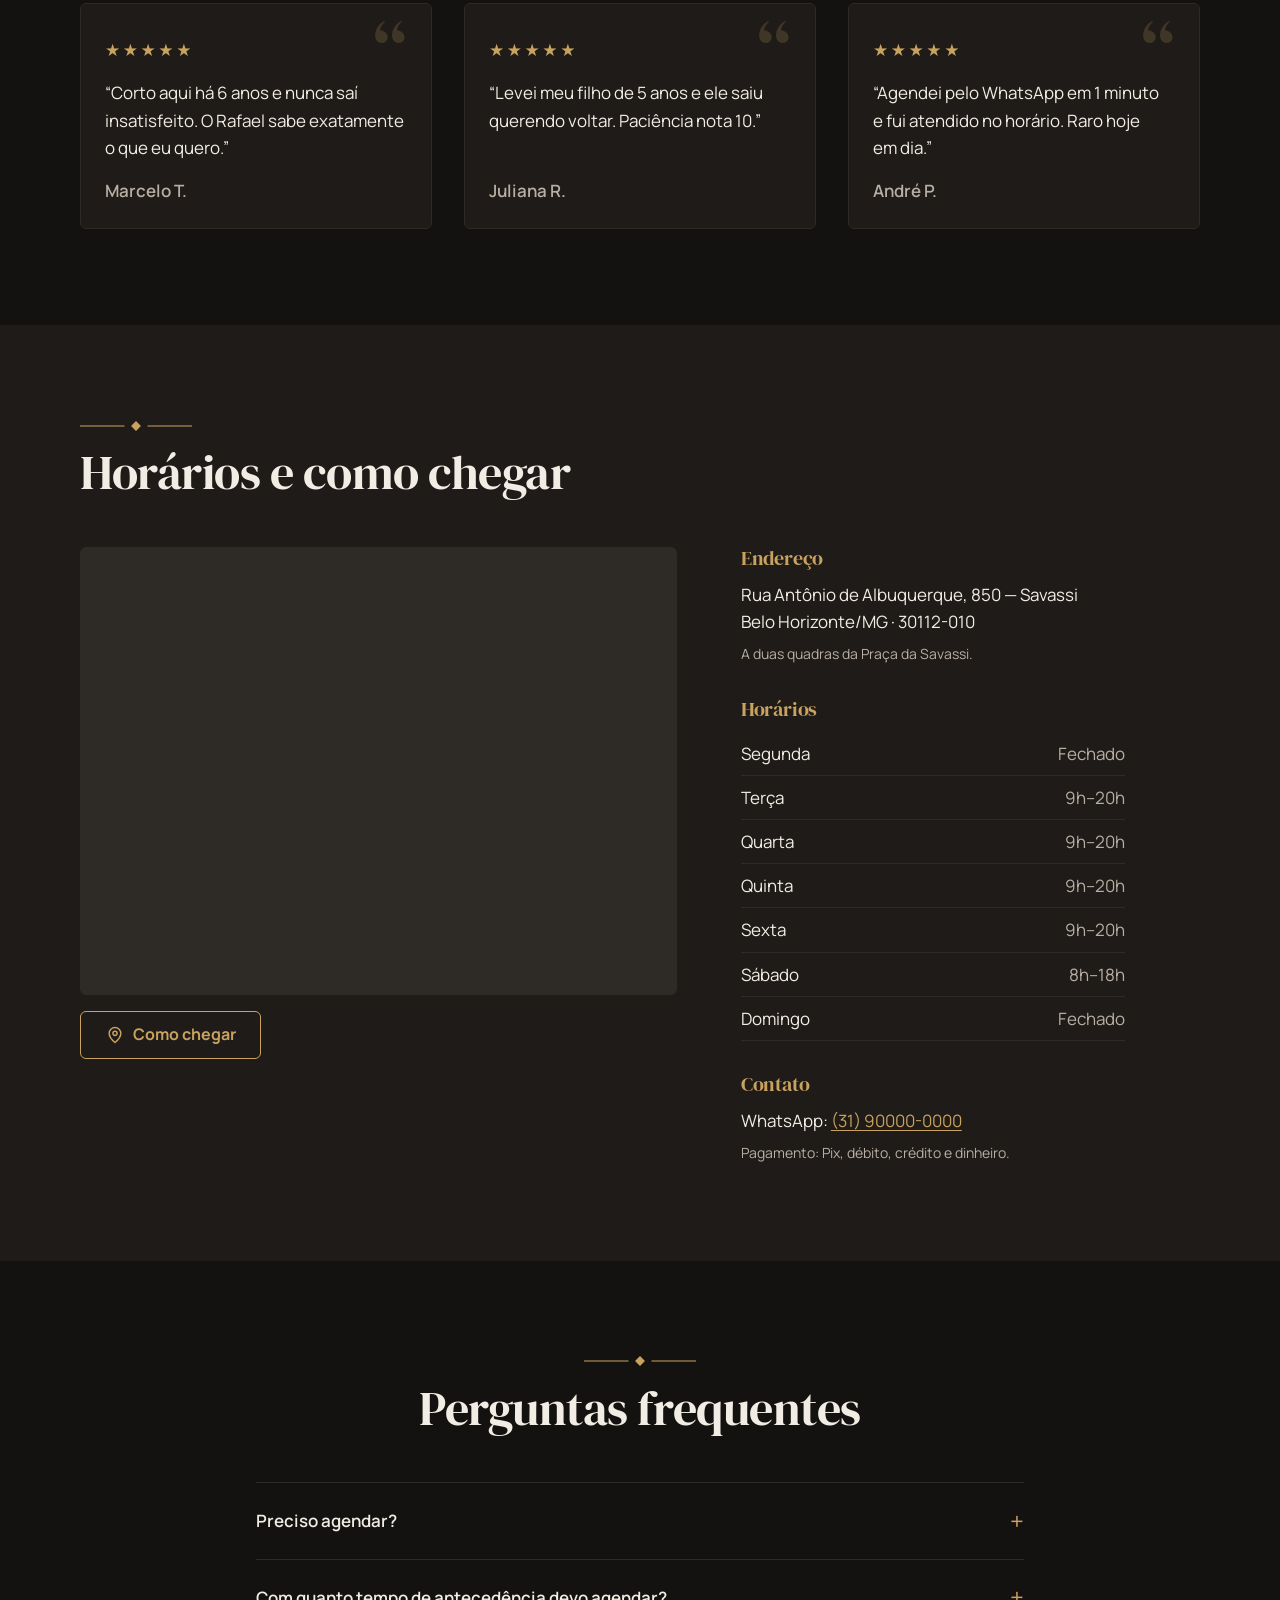
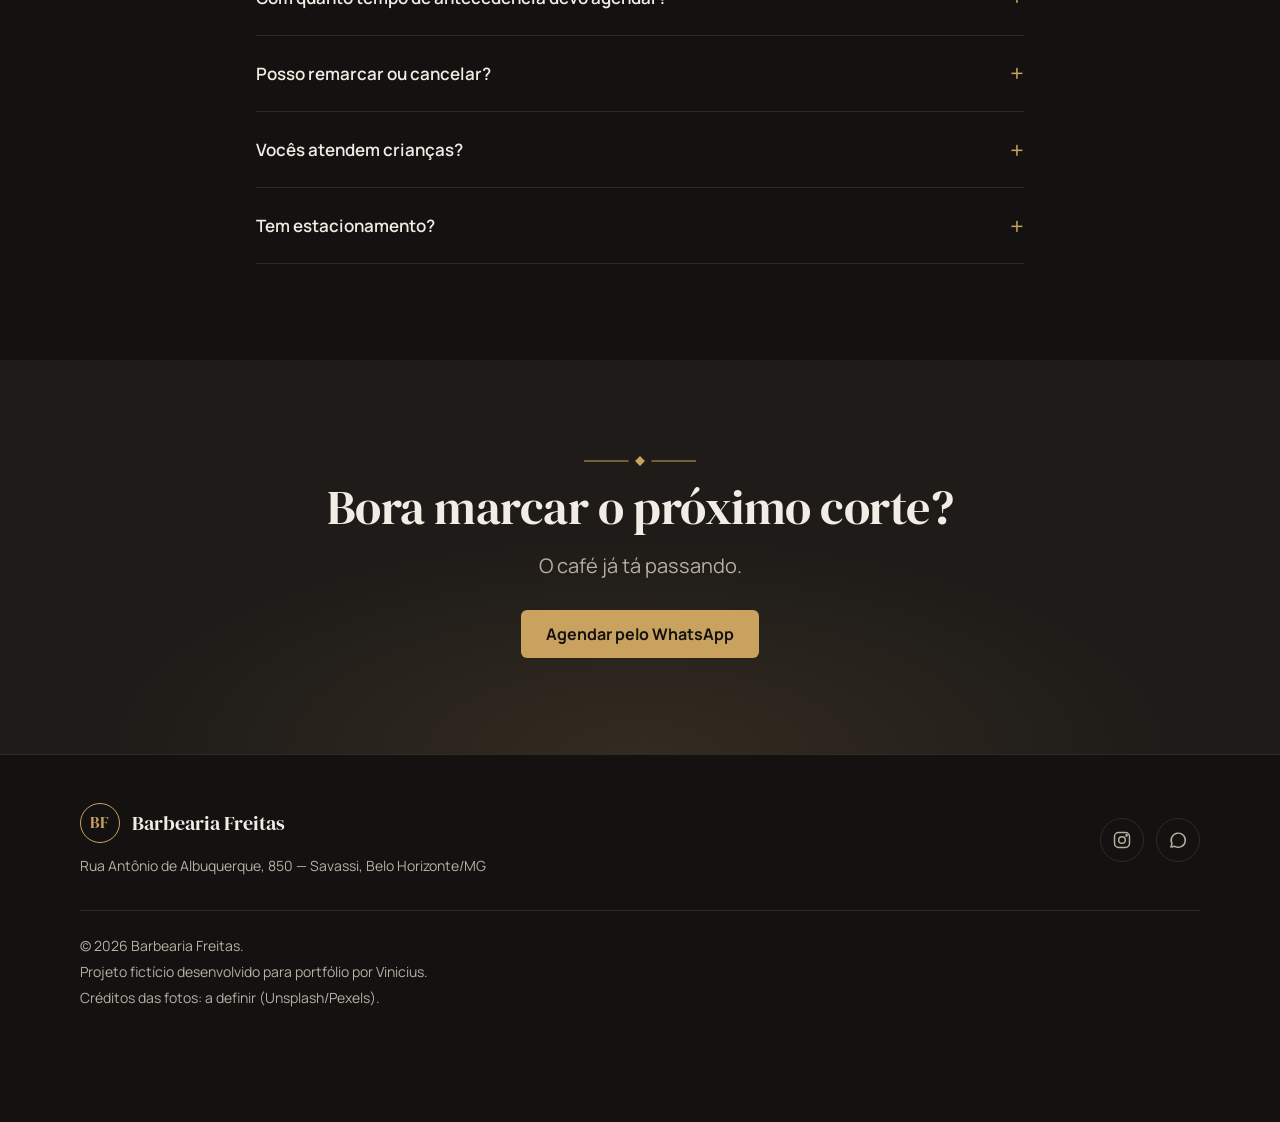
==== commit 826c45e8: "Adiciona fotos da equipe e centraliza a do Diego Permite ajustar o foco do recorte por imagem com a " ====
--- a/index.html
+++ b/index.html
@@ -1,8 +1,10 @@
 <!DOCTYPE html>
 <html lang="pt-BR">
+
 <head>
   <meta charset="UTF-8">
   <meta name="viewport" content="width=device-width, initial-scale=1">
+  <link rel="icon" href="img/scissors.png" type="image/png">
   <title>Barbearia Freitas | Corte e barba na Savassi, BH</title>
 
   <!-- Marca que o JS está ativo (usado pelas animações de "revelar") -->
@@ -11,13 +13,15 @@
   <!-- Fontes -->
   <link rel="preconnect" href="https://fonts.googleapis.com">
   <link rel="preconnect" href="https://fonts.gstatic.com" crossorigin>
-  <link rel="stylesheet" href="https://fonts.googleapis.com/css2?family=DM+Serif+Display&family=Manrope:wght@400;600;700&display=swap">
+  <link rel="stylesheet"
+    href="https://fonts.googleapis.com/css2?family=DM+Serif+Display&family=Manrope:wght@400;600;700&display=swap">
 
   <!-- Estilos -->
   <link rel="stylesheet" href="css/base.css">
   <link rel="stylesheet" href="css/layout.css">
   <link rel="stylesheet" href="css/secoes.css">
 </head>
+
 <body>
   <!--
     Links de agendamento: o href já traz o número e a mensagem padrão, para
@@ -36,7 +40,10 @@
       </a>
 
       <button class="menu-botao" type="button" aria-expanded="false" aria-controls="menu-principal">
-        <svg aria-hidden="true" viewBox="0 0 24 24" fill="none" stroke="currentColor" stroke-width="1.75" stroke-linecap="round"><path d="M4 7h16M4 12h16M4 17h16"/></svg>
+        <svg aria-hidden="true" viewBox="0 0 24 24" fill="none" stroke="currentColor" stroke-width="1.75"
+          stroke-linecap="round">
+          <path d="M4 7h16M4 12h16M4 17h16" />
+        </svg>
         <span class="visualmente-oculto">Abrir menu</span>
       </button>
 
@@ -50,7 +57,9 @@
         </ul>
       </nav>
 
-      <a class="botao botao--primario cabecalho__agendar" href="https://wa.me/5531900000000?text=Ol%C3%A1%21%20Vim%20pelo%20site%20e%20gostaria%20de%20agendar%20um%20hor%C3%A1rio." data-whatsapp target="_blank" rel="noopener">Agendar</a>
+      <a class="botao botao--primario cabecalho__agendar"
+        href="https://wa.me/5531900000000?text=Ol%C3%A1%21%20Vim%20pelo%20site%20e%20gostaria%20de%20agendar%20um%20hor%C3%A1rio."
+        data-whatsapp target="_blank" rel="noopener">Agendar</a>
     </div>
   </header>
 
@@ -58,16 +67,25 @@
 
     <!-- ===================== Hero ===================== -->
     <section class="hero" id="inicio" aria-labelledby="hero-titulo">
-      <div class="hero__fundo imagem-reserva" aria-hidden="true"></div>
+      <!-- Imagem de fundo do topo: troque o arquivo img/hero.jpg -->
+      <div class="hero__fundo imagem-reserva" aria-hidden="true">
+        <img src="img/hero.jpg" alt="" width="1920" height="1280" fetchpriority="high" decoding="async">
+      </div>
 
       <div class="container hero__conteudo">
         <span class="selo">Desde 2014 · Belo Horizonte, MG</span>
         <h1 id="hero-titulo">Corte em dia, papo em dia.</h1>
-        <p class="texto-lead">A barbearia da Savassi onde você chega cliente e sai amigo. Corte e barba sem pressa, café passado na hora e aquela resenha boa. Agende pelo WhatsApp em menos de um minuto.</p>
+        <p class="texto-lead">A barbearia da Savassi onde você chega cliente e sai amigo. Corte e barba sem pressa, café
+          passado na hora e aquela resenha boa. Agende pelo WhatsApp em menos de um minuto.</p>
 
         <div class="hero__acoes">
-          <a class="botao botao--primario" href="https://wa.me/5531900000000?text=Ol%C3%A1%21%20Vim%20pelo%20site%20e%20gostaria%20de%20agendar%20um%20hor%C3%A1rio." data-whatsapp target="_blank" rel="noopener">
-            <svg aria-hidden="true" viewBox="0 0 24 24" fill="currentColor"><path d="M12.04 2C6.58 2 2.13 6.45 2.13 11.91c0 1.75.46 3.45 1.32 4.95L2.05 22l5.25-1.38a9.9 9.9 0 0 0 4.74 1.21h.01c5.46 0 9.9-4.45 9.9-9.91C21.95 6.45 17.5 2 12.04 2Zm0 18.15h-.01a8.2 8.2 0 0 1-4.19-1.15l-.3-.18-3.12.82.83-3.04-.2-.31a8.22 8.22 0 0 1-1.26-4.38c0-4.54 3.7-8.24 8.25-8.24a8.24 8.24 0 0 1 8.24 8.25c0 4.54-3.7 8.23-8.24 8.23Zm4.52-6.16c-.25-.12-1.47-.72-1.69-.81-.23-.08-.39-.12-.56.13-.16.24-.64.8-.78.97-.15.16-.29.18-.54.06-.25-.12-1.05-.39-1.99-1.23-.74-.66-1.23-1.47-1.38-1.72-.14-.25-.01-.38.11-.5.11-.11.25-.29.37-.43.12-.15.17-.25.25-.41.08-.17.04-.31-.02-.43-.06-.12-.56-1.34-.76-1.84-.2-.48-.41-.42-.56-.42h-.48a.92.92 0 0 0-.66.31c-.23.25-.87.85-.87 2.07 0 1.22.89 2.4 1.01 2.56.12.17 1.75 2.67 4.23 3.74.59.26 1.05.41 1.41.52.59.19 1.13.16 1.56.1.48-.07 1.47-.6 1.67-1.18.21-.58.21-1.07.15-1.18-.06-.1-.23-.16-.48-.29Z"/></svg>
+          <a class="botao botao--primario"
+            href="https://wa.me/5531900000000?text=Ol%C3%A1%21%20Vim%20pelo%20site%20e%20gostaria%20de%20agendar%20um%20hor%C3%A1rio."
+            data-whatsapp target="_blank" rel="noopener">
+            <svg aria-hidden="true" viewBox="0 0 24 24" fill="currentColor">
+              <path
+                d="M12.04 2C6.58 2 2.13 6.45 2.13 11.91c0 1.75.46 3.45 1.32 4.95L2.05 22l5.25-1.38a9.9 9.9 0 0 0 4.74 1.21h.01c5.46 0 9.9-4.45 9.9-9.91C21.95 6.45 17.5 2 12.04 2Zm0 18.15h-.01a8.2 8.2 0 0 1-4.19-1.15l-.3-.18-3.12.82.83-3.04-.2-.31a8.22 8.22 0 0 1-1.26-4.38c0-4.54 3.7-8.24 8.25-8.24a8.24 8.24 0 0 1 8.24 8.25c0 4.54-3.7 8.23-8.24 8.23Zm4.52-6.16c-.25-.12-1.47-.72-1.69-.81-.23-.08-.39-.12-.56.13-.16.24-.64.8-.78.97-.15.16-.29.18-.54.06-.25-.12-1.05-.39-1.99-1.23-.74-.66-1.23-1.47-1.38-1.72-.14-.25-.01-.38.11-.5.11-.11.25-.29.37-.43.12-.15.17-.25.25-.41.08-.17.04-.31-.02-.43-.06-.12-.56-1.34-.76-1.84-.2-.48-.41-.42-.56-.42h-.48a.92.92 0 0 0-.66.31c-.23.25-.87.85-.87 2.07 0 1.22.89 2.4 1.01 2.56.12.17 1.75 2.67 4.23 3.74.59.26 1.05.41 1.41.52.59.19 1.13.16 1.56.1.48-.07 1.47-.6 1.67-1.18.21-.58.21-1.07.15-1.18-.06-.1-.23-.16-.48-.29Z" />
+            </svg>
             Agendar pelo WhatsApp
           </a>
           <a class="botao botao--secundario" href="#servicos">Ver serviços e preços</a>
@@ -92,16 +110,24 @@
             <article class="servico">
               <h3 class="servico__nome">Corte</h3>
               <p class="servico__descricao texto-suave">Máquina e tesoura, do clássico ao degradê.</p>
-              <p class="servico__info"><span class="servico__duracao">40 min</span> <data class="servico__preco" value="50">R$ 50</data></p>
-              <a class="botao botao--secundario servico__agendar" href="https://wa.me/5531900000000?text=Ol%C3%A1%21%20Vim%20pelo%20site%20e%20gostaria%20de%20agendar%20um%20hor%C3%A1rio." data-whatsapp data-servico="Corte" target="_blank" rel="noopener">Agendar este serviço<span class="visualmente-oculto">: Corte</span></a>
+              <p class="servico__info"><span class="servico__duracao">40 min</span> <data class="servico__preco"
+                  value="50">R$ 50</data></p>
+              <a class="botao botao--secundario servico__agendar"
+                href="https://wa.me/5531900000000?text=Ol%C3%A1%21%20Vim%20pelo%20site%20e%20gostaria%20de%20agendar%20um%20hor%C3%A1rio."
+                data-whatsapp data-servico="Corte" target="_blank" rel="noopener">Agendar este serviço<span
+                  class="visualmente-oculto">: Corte</span></a>
             </article>
           </li>
           <li>
             <article class="servico">
               <h3 class="servico__nome">Barba</h3>
               <p class="servico__descricao texto-suave">Toalha quente, navalha e balm hidratante.</p>
-              <p class="servico__info"><span class="servico__duracao">30 min</span> <data class="servico__preco" value="40">R$ 40</data></p>
-              <a class="botao botao--secundario servico__agendar" href="https://wa.me/5531900000000?text=Ol%C3%A1%21%20Vim%20pelo%20site%20e%20gostaria%20de%20agendar%20um%20hor%C3%A1rio." data-whatsapp data-servico="Barba" target="_blank" rel="noopener">Agendar este serviço<span class="visualmente-oculto">: Barba</span></a>
+              <p class="servico__info"><span class="servico__duracao">30 min</span> <data class="servico__preco"
+                  value="40">R$ 40</data></p>
+              <a class="botao botao--secundario servico__agendar"
+                href="https://wa.me/5531900000000?text=Ol%C3%A1%21%20Vim%20pelo%20site%20e%20gostaria%20de%20agendar%20um%20hor%C3%A1rio."
+                data-whatsapp data-servico="Barba" target="_blank" rel="noopener">Agendar este serviço<span
+                  class="visualmente-oculto">: Barba</span></a>
             </article>
           </li>
           <li>
@@ -109,48 +135,72 @@
               <span class="etiqueta">Mais pedido</span>
               <h3 class="servico__nome">Corte + Barba</h3>
               <p class="servico__descricao texto-suave">O combo completo, com desconto.</p>
-              <p class="servico__info"><span class="servico__duracao">70 min</span> <data class="servico__preco" value="80">R$ 80</data></p>
-              <a class="botao botao--primario servico__agendar" href="https://wa.me/5531900000000?text=Ol%C3%A1%21%20Vim%20pelo%20site%20e%20gostaria%20de%20agendar%20um%20hor%C3%A1rio." data-whatsapp data-servico="Corte + Barba" target="_blank" rel="noopener">Agendar este serviço<span class="visualmente-oculto">: Corte + Barba</span></a>
+              <p class="servico__info"><span class="servico__duracao">70 min</span> <data class="servico__preco"
+                  value="80">R$ 80</data></p>
+              <a class="botao botao--primario servico__agendar"
+                href="https://wa.me/5531900000000?text=Ol%C3%A1%21%20Vim%20pelo%20site%20e%20gostaria%20de%20agendar%20um%20hor%C3%A1rio."
+                data-whatsapp data-servico="Corte + Barba" target="_blank" rel="noopener">Agendar este serviço<span
+                  class="visualmente-oculto">: Corte + Barba</span></a>
             </article>
           </li>
           <li>
             <article class="servico">
               <h3 class="servico__nome">Barboterapia</h3>
               <p class="servico__descricao texto-suave">Barba com vapor de ozônio, esfoliação e massagem facial.</p>
-              <p class="servico__info"><span class="servico__duracao">45 min</span> <data class="servico__preco" value="55">R$ 55</data></p>
-              <a class="botao botao--secundario servico__agendar" href="https://wa.me/5531900000000?text=Ol%C3%A1%21%20Vim%20pelo%20site%20e%20gostaria%20de%20agendar%20um%20hor%C3%A1rio." data-whatsapp data-servico="Barboterapia" target="_blank" rel="noopener">Agendar este serviço<span class="visualmente-oculto">: Barboterapia</span></a>
+              <p class="servico__info"><span class="servico__duracao">45 min</span> <data class="servico__preco"
+                  value="55">R$ 55</data></p>
+              <a class="botao botao--secundario servico__agendar"
+                href="https://wa.me/5531900000000?text=Ol%C3%A1%21%20Vim%20pelo%20site%20e%20gostaria%20de%20agendar%20um%20hor%C3%A1rio."
+                data-whatsapp data-servico="Barboterapia" target="_blank" rel="noopener">Agendar este serviço<span
+                  class="visualmente-oculto">: Barboterapia</span></a>
             </article>
           </li>
           <li>
             <article class="servico">
               <h3 class="servico__nome">Corte infantil</h3>
               <p class="servico__descricao texto-suave">Até 12 anos, com paciência de sobra.</p>
-              <p class="servico__info"><span class="servico__duracao">30 min</span> <data class="servico__preco" value="40">R$ 40</data></p>
-              <a class="botao botao--secundario servico__agendar" href="https://wa.me/5531900000000?text=Ol%C3%A1%21%20Vim%20pelo%20site%20e%20gostaria%20de%20agendar%20um%20hor%C3%A1rio." data-whatsapp data-servico="Corte infantil" target="_blank" rel="noopener">Agendar este serviço<span class="visualmente-oculto">: Corte infantil</span></a>
+              <p class="servico__info"><span class="servico__duracao">30 min</span> <data class="servico__preco"
+                  value="40">R$ 40</data></p>
+              <a class="botao botao--secundario servico__agendar"
+                href="https://wa.me/5531900000000?text=Ol%C3%A1%21%20Vim%20pelo%20site%20e%20gostaria%20de%20agendar%20um%20hor%C3%A1rio."
+                data-whatsapp data-servico="Corte infantil" target="_blank" rel="noopener">Agendar este serviço<span
+                  class="visualmente-oculto">: Corte infantil</span></a>
             </article>
           </li>
           <li>
             <article class="servico">
               <h3 class="servico__nome">Acabamento (pezinho)</h3>
               <p class="servico__descricao texto-suave">Contorno e nuca entre um corte e outro.</p>
-              <p class="servico__info"><span class="servico__duracao">15 min</span> <data class="servico__preco" value="20">R$ 20</data></p>
-              <a class="botao botao--secundario servico__agendar" href="https://wa.me/5531900000000?text=Ol%C3%A1%21%20Vim%20pelo%20site%20e%20gostaria%20de%20agendar%20um%20hor%C3%A1rio." data-whatsapp data-servico="Acabamento (pezinho)" target="_blank" rel="noopener">Agendar este serviço<span class="visualmente-oculto">: Acabamento (pezinho)</span></a>
+              <p class="servico__info"><span class="servico__duracao">15 min</span> <data class="servico__preco"
+                  value="20">R$ 20</data></p>
+              <a class="botao botao--secundario servico__agendar"
+                href="https://wa.me/5531900000000?text=Ol%C3%A1%21%20Vim%20pelo%20site%20e%20gostaria%20de%20agendar%20um%20hor%C3%A1rio."
+                data-whatsapp data-servico="Acabamento (pezinho)" target="_blank" rel="noopener">Agendar este
+                serviço<span class="visualmente-oculto">: Acabamento (pezinho)</span></a>
             </article>
           </li>
           <li>
             <article class="servico">
               <h3 class="servico__nome">Sobrancelha</h3>
               <p class="servico__descricao texto-suave">Alinhamento na navalha ou na pinça.</p>
-              <p class="servico__info"><span class="servico__duracao">10 min</span> <data class="servico__preco" value="20">R$ 20</data></p>
-              <a class="botao botao--secundario servico__agendar" href="https://wa.me/5531900000000?text=Ol%C3%A1%21%20Vim%20pelo%20site%20e%20gostaria%20de%20agendar%20um%20hor%C3%A1rio." data-whatsapp data-servico="Sobrancelha" target="_blank" rel="noopener">Agendar este serviço<span class="visualmente-oculto">: Sobrancelha</span></a>
+              <p class="servico__info"><span class="servico__duracao">10 min</span> <data class="servico__preco"
+                  value="20">R$ 20</data></p>
+              <a class="botao botao--secundario servico__agendar"
+                href="https://wa.me/5531900000000?text=Ol%C3%A1%21%20Vim%20pelo%20site%20e%20gostaria%20de%20agendar%20um%20hor%C3%A1rio."
+                data-whatsapp data-servico="Sobrancelha" target="_blank" rel="noopener">Agendar este serviço<span
+                  class="visualmente-oculto">: Sobrancelha</span></a>
             </article>
           </li>
           <li>
             <article class="servico">
               <h3 class="servico__nome">Platinado / luzes</h3>
               <p class="servico__descricao texto-suave">Descoloração com tonalização. Inclui avaliação.</p>
-              <p class="servico__info"><span class="servico__duracao">120 min</span> <data class="servico__preco" value="120">a partir de R$ 120</data></p>
-              <a class="botao botao--secundario servico__agendar" href="https://wa.me/5531900000000?text=Ol%C3%A1%21%20Vim%20pelo%20site%20e%20gostaria%20de%20agendar%20um%20hor%C3%A1rio." data-whatsapp data-servico="Platinado / luzes" target="_blank" rel="noopener">Agendar este serviço<span class="visualmente-oculto">: Platinado / luzes</span></a>
+              <p class="servico__info"><span class="servico__duracao">120 min</span> <data class="servico__preco"
+                  value="120">a partir de R$ 120</data></p>
+              <a class="botao botao--secundario servico__agendar"
+                href="https://wa.me/5531900000000?text=Ol%C3%A1%21%20Vim%20pelo%20site%20e%20gostaria%20de%20agendar%20um%20hor%C3%A1rio."
+                data-whatsapp data-servico="Platinado / luzes" target="_blank" rel="noopener">Agendar este serviço<span
+                  class="visualmente-oculto">: Platinado / luzes</span></a>
             </article>
           </li>
         </ul>
@@ -165,25 +215,43 @@
             <span class="ornamento" aria-hidden="true"></span>
             <h2 id="sobre-titulo">Mais que barbearia, ponto de encontro</h2>
           </header>
-          <p>A Freitas nasceu em 2014, quando o Rafael trocou uma cadeira alugada por um espaço próprio na Savassi e levou junto os clientes, que viraram amigos.</p>
-          <p>Até hoje é assim: atendimento sem pressa, jogo na TV, conversa boa e um corte que segura até a próxima visita.</p>
+          <p>A Freitas nasceu em 2014, quando o Rafael trocou uma cadeira alugada por um espaço próprio na Savassi e
+            levou junto os clientes, que viraram amigos.</p>
+          <p>Até hoje é assim: atendimento sem pressa, jogo na TV, conversa boa e um corte que segura até a próxima
+            visita.</p>
         </div>
 
         <ul class="diferenciais" role="list">
           <li class="diferencial">
-            <svg aria-hidden="true" viewBox="0 0 24 24" fill="none" stroke="currentColor" stroke-width="1.5" stroke-linecap="round" stroke-linejoin="round"><circle cx="12" cy="12" r="9"/><path d="M12 7v5l3 2"/></svg>
+            <svg aria-hidden="true" viewBox="0 0 24 24" fill="none" stroke="currentColor" stroke-width="1.5"
+              stroke-linecap="round" stroke-linejoin="round">
+              <circle cx="12" cy="12" r="9" />
+              <path d="M12 7v5l3 2" />
+            </svg>
             <span>Hora marcada, sem fila</span>
           </li>
           <li class="diferencial">
-            <svg aria-hidden="true" viewBox="0 0 24 24" fill="none" stroke="currentColor" stroke-width="1.5" stroke-linecap="round" stroke-linejoin="round"><circle cx="6" cy="6" r="3"/><circle cx="6" cy="18" r="3"/><path d="M20 4 8.12 15.88M14.47 14.48 20 20M8.12 8.12 12 12"/></svg>
+            <svg aria-hidden="true" viewBox="0 0 24 24" fill="none" stroke="currentColor" stroke-width="1.5"
+              stroke-linecap="round" stroke-linejoin="round">
+              <circle cx="6" cy="6" r="3" />
+              <circle cx="6" cy="18" r="3" />
+              <path d="M20 4 8.12 15.88M14.47 14.48 20 20M8.12 8.12 12 12" />
+            </svg>
             <span>Produtos profissionais</span>
           </li>
           <li class="diferencial">
-            <svg aria-hidden="true" viewBox="0 0 24 24" fill="none" stroke="currentColor" stroke-width="1.5" stroke-linecap="round" stroke-linejoin="round"><path d="M17 8h1a3 3 0 0 1 0 6h-1M3 8h14v8a4 4 0 0 1-4 4H7a4 4 0 0 1-4-4V8ZM7 2v2M11 2v2"/></svg>
+            <svg aria-hidden="true" viewBox="0 0 24 24" fill="none" stroke="currentColor" stroke-width="1.5"
+              stroke-linecap="round" stroke-linejoin="round">
+              <path d="M17 8h1a3 3 0 0 1 0 6h-1M3 8h14v8a4 4 0 0 1-4 4H7a4 4 0 0 1-4-4V8ZM7 2v2M11 2v2" />
+            </svg>
             <span>Café e cerveja gelada por conta da casa</span>
           </li>
           <li class="diferencial">
-            <svg aria-hidden="true" viewBox="0 0 24 24" fill="none" stroke="currentColor" stroke-width="1.5" stroke-linecap="round" stroke-linejoin="round"><rect x="2" y="5" width="20" height="13" rx="2"/><path d="M8 21h8"/></svg>
+            <svg aria-hidden="true" viewBox="0 0 24 24" fill="none" stroke="currentColor" stroke-width="1.5"
+              stroke-linecap="round" stroke-linejoin="round">
+              <rect x="2" y="5" width="20" height="13" rx="2" />
+              <path d="M8 21h8" />
+            </svg>
             <span>Jogo na TV, Wi-Fi e ar-condicionado</span>
           </li>
         </ul>
@@ -202,21 +270,30 @@
         <ul class="equipe grade grade--3" role="list">
           <li>
             <article class="barbeiro">
-              <div class="imagem-reserva barbeiro__foto" style="--proporcao: 4 / 5" aria-hidden="true"></div>
+              <div class="imagem-reserva barbeiro__foto" style="--proporcao: 4 / 5">
+                <img src="img/equipe-rafael.jpg" alt="Rafael Freitas, fundador e barbeiro da Barbearia Freitas"
+                  width="600" height="750" loading="lazy" decoding="async">
+              </div>
               <h3 class="barbeiro__nome">Rafael Freitas</h3>
               <p class="barbeiro__funcao texto-suave">Fundador e barbeiro · Cortes clássicos e navalha</p>
             </article>
           </li>
           <li>
             <article class="barbeiro">
-              <div class="imagem-reserva barbeiro__foto" style="--proporcao: 4 / 5" aria-hidden="true"></div>
+              <div class="imagem-reserva barbeiro__foto" style="--proporcao: 4 / 5">
+                <img src="img/equipe-diego.jpg" style="--foco: 74% 50%" alt="Diego Moura, barbeiro" width="600"
+                  height="750" loading="lazy" decoding="async">
+              </div>
               <h3 class="barbeiro__nome">Diego Moura</h3>
               <p class="barbeiro__funcao texto-suave">Barbeiro · Degradês e desenhos</p>
             </article>
           </li>
           <li>
             <article class="barbeiro">
-              <div class="imagem-reserva barbeiro__foto" style="--proporcao: 4 / 5" aria-hidden="true"></div>
+              <div class="imagem-reserva barbeiro__foto" style="--proporcao: 4 / 5">
+                <img src="img/equipe-lucas.jpg" alt="Lucas Andrade, barbeiro" width="600" height="750" loading="lazy"
+                  decoding="async">
+              </div>
               <h3 class="barbeiro__nome">Lucas Andrade</h3>
               <p class="barbeiro__funcao texto-suave">Barbeiro · Barba e barboterapia</p>
             </article>
@@ -234,12 +311,60 @@
         </header>
 
         <ul class="galeria" role="list">
-          <li><figure class="galeria__item"><div class="imagem-reserva" style="--proporcao: 1 / 1" aria-hidden="true"></div><figcaption class="texto-pequeno texto-suave">Degradê navalhado</figcaption></figure></li>
-          <li><figure class="galeria__item"><div class="imagem-reserva" style="--proporcao: 1 / 1" aria-hidden="true"></div><figcaption class="texto-pequeno texto-suave">Barba desenhada</figcaption></figure></li>
-          <li><figure class="galeria__item"><div class="imagem-reserva" style="--proporcao: 1 / 1" aria-hidden="true"></div><figcaption class="texto-pequeno texto-suave">Corte social</figcaption></figure></li>
-          <li><figure class="galeria__item"><div class="imagem-reserva" style="--proporcao: 1 / 1" aria-hidden="true"></div><figcaption class="texto-pequeno texto-suave">Platinado</figcaption></figure></li>
-          <li><figure class="galeria__item"><div class="imagem-reserva" style="--proporcao: 1 / 1" aria-hidden="true"></div><figcaption class="texto-pequeno texto-suave">Corte infantil</figcaption></figure></li>
-          <li><figure class="galeria__item"><div class="imagem-reserva" style="--proporcao: 1 / 1" aria-hidden="true"></div><figcaption class="texto-pequeno texto-suave">Pompadour</figcaption></figure></li>
+          <li>
+            <figure class="galeria__item">
+              <div class="imagem-reserva" style="--proporcao: 1 / 1">
+                <img src="img/galeria-1.jpg" alt="Cliente com corte degradê navalhado" width="800" height="800"
+                  loading="lazy" decoding="async">
+              </div>
+              <figcaption class="texto-pequeno texto-suave">Degradê navalhado</figcaption>
+            </figure>
+          </li>
+          <li>
+            <figure class="galeria__item">
+              <div class="imagem-reserva" style="--proporcao: 1 / 1">
+                <img src="img/galeria-2.jpg" alt="Barba desenhada com navalha" width="800" height="800" loading="lazy"
+                  decoding="async">
+              </div>
+              <figcaption class="texto-pequeno texto-suave">Barba desenhada</figcaption>
+            </figure>
+          </li>
+          <li>
+            <figure class="galeria__item">
+              <div class="imagem-reserva" style="--proporcao: 1 / 1">
+                <img src="img/galeria-3.jpg" alt="Corte social clássico penteado de lado" width="800" height="800"
+                  loading="lazy" decoding="async">
+              </div>
+              <figcaption class="texto-pequeno texto-suave">Corte social</figcaption>
+            </figure>
+          </li>
+          <li>
+            <figure class="galeria__item">
+              <div class="imagem-reserva" style="--proporcao: 1 / 1">
+                <img src="img/galeria-4.jpg" alt="Cabelo platinado com tonalização" width="800" height="800"
+                  loading="lazy" decoding="async">
+              </div>
+              <figcaption class="texto-pequeno texto-suave">Platinado</figcaption>
+            </figure>
+          </li>
+          <li>
+            <figure class="galeria__item">
+              <div class="imagem-reserva" style="--proporcao: 1 / 1">
+                <img src="img/galeria-5.jpg" alt="Criança com corte infantil finalizado" width="800" height="800"
+                  loading="lazy" decoding="async">
+              </div>
+              <figcaption class="texto-pequeno texto-suave">Corte infantil</figcaption>
+            </figure>
+          </li>
+          <li>
+            <figure class="galeria__item">
+              <div class="imagem-reserva" style="--proporcao: 1 / 1">
+                <img src="img/galeria-6.jpg" alt="Corte pompadour com topete volumoso" width="800" height="800"
+                  loading="lazy" decoding="async">
+              </div>
+              <figcaption class="texto-pequeno texto-suave">Pompadour</figcaption>
+            </figure>
+          </li>
         </ul>
 
         <p class="galeria__mais">
@@ -259,7 +384,8 @@
         <ul class="depoimentos grade grade--3" role="list">
           <li>
             <figure class="depoimento card">
-              <p class="depoimento__estrelas"><span aria-hidden="true">★★★★★</span><span class="visualmente-oculto">5 de 5 estrelas</span></p>
+              <p class="depoimento__estrelas"><span aria-hidden="true">★★★★★</span><span class="visualmente-oculto">5 de
+                  5 estrelas</span></p>
               <blockquote class="depoimento__texto">
                 <p>“Corto aqui há 6 anos e nunca saí insatisfeito. O Rafael sabe exatamente o que eu quero.”</p>
               </blockquote>
@@ -268,7 +394,8 @@
           </li>
           <li>
             <figure class="depoimento card">
-              <p class="depoimento__estrelas"><span aria-hidden="true">★★★★★</span><span class="visualmente-oculto">5 de 5 estrelas</span></p>
+              <p class="depoimento__estrelas"><span aria-hidden="true">★★★★★</span><span class="visualmente-oculto">5 de
+                  5 estrelas</span></p>
               <blockquote class="depoimento__texto">
                 <p>“Levei meu filho de 5 anos e ele saiu querendo voltar. Paciência nota 10.”</p>
               </blockquote>
@@ -277,7 +404,8 @@
           </li>
           <li>
             <figure class="depoimento card">
-              <p class="depoimento__estrelas"><span aria-hidden="true">★★★★★</span><span class="visualmente-oculto">5 de 5 estrelas</span></p>
+              <p class="depoimento__estrelas"><span aria-hidden="true">★★★★★</span><span class="visualmente-oculto">5 de
+                  5 estrelas</span></p>
               <blockquote class="depoimento__texto">
                 <p>“Agendei pelo WhatsApp em 1 minuto e fui atendido no horário. Raro hoje em dia.”</p>
               </blockquote>
@@ -299,15 +427,18 @@
         <div class="contato">
           <div class="contato__mapa">
             <div class="mapa imagem-reserva" style="--proporcao: 4 / 3">
-              <iframe
-                title="Mapa da região da Savassi, em Belo Horizonte"
-                src="https://www.google.com/maps?q=Savassi%2C%20Belo%20Horizonte&amp;output=embed"
-                loading="lazy"
-                referrerpolicy="no-referrer-when-downgrade"
-                data-mapa></iframe>
+              <iframe title="Mapa da região da Savassi, em Belo Horizonte"
+                src="https://www.google.com/maps?q=Savassi%2C%20Belo%20Horizonte&amp;output=embed" loading="lazy"
+                referrerpolicy="no-referrer-when-downgrade" data-mapa></iframe>
             </div>
-            <a class="botao botao--secundario" href="https://www.google.com/maps/dir/?api=1&amp;destination=Savassi%2C%20Belo%20Horizonte" target="_blank" rel="noopener" data-como-chegar>
-              <svg aria-hidden="true" viewBox="0 0 24 24" fill="none" stroke="currentColor" stroke-width="1.75" stroke-linecap="round" stroke-linejoin="round"><path d="M12 21s-7-5.5-7-11a7 7 0 0 1 14 0c0 5.5-7 11-7 11Z"/><circle cx="12" cy="10" r="2.5"/></svg>
+            <a class="botao botao--secundario"
+              href="https://www.google.com/maps/dir/?api=1&amp;destination=Savassi%2C%20Belo%20Horizonte"
+              target="_blank" rel="noopener" data-como-chegar>
+              <svg aria-hidden="true" viewBox="0 0 24 24" fill="none" stroke="currentColor" stroke-width="1.75"
+                stroke-linecap="round" stroke-linejoin="round">
+                <path d="M12 21s-7-5.5-7-11a7 7 0 0 1 14 0c0 5.5-7 11-7 11Z" />
+                <circle cx="12" cy="10" r="2.5" />
+              </svg>
               Como chegar
             </a>
           </div>
@@ -327,13 +458,34 @@
               <table class="horarios" data-horarios>
                 <caption class="visualmente-oculto">Horário de funcionamento por dia da semana</caption>
                 <tbody>
-                  <tr data-dia="1"><th scope="row">Segunda</th><td>Fechado</td></tr>
-                  <tr data-dia="2"><th scope="row">Terça</th><td>9h–20h</td></tr>
-                  <tr data-dia="3"><th scope="row">Quarta</th><td>9h–20h</td></tr>
-                  <tr data-dia="4"><th scope="row">Quinta</th><td>9h–20h</td></tr>
-                  <tr data-dia="5"><th scope="row">Sexta</th><td>9h–20h</td></tr>
-                  <tr data-dia="6"><th scope="row">Sábado</th><td>8h–18h</td></tr>
-                  <tr data-dia="0"><th scope="row">Domingo</th><td>Fechado</td></tr>
+                  <tr data-dia="1">
+                    <th scope="row">Segunda</th>
+                    <td>Fechado</td>
+                  </tr>
+                  <tr data-dia="2">
+                    <th scope="row">Terça</th>
+                    <td>9h–20h</td>
+                  </tr>
+                  <tr data-dia="3">
+                    <th scope="row">Quarta</th>
+                    <td>9h–20h</td>
+                  </tr>
+                  <tr data-dia="4">
+                    <th scope="row">Quinta</th>
+                    <td>9h–20h</td>
+                  </tr>
+                  <tr data-dia="5">
+                    <th scope="row">Sexta</th>
+                    <td>9h–20h</td>
+                  </tr>
+                  <tr data-dia="6">
+                    <th scope="row">Sábado</th>
+                    <td>8h–18h</td>
+                  </tr>
+                  <tr data-dia="0">
+                    <th scope="row">Domingo</th>
+                    <td>Fechado</td>
+                  </tr>
                 </tbody>
               </table>
             </div>
@@ -342,7 +494,8 @@
               <h3>Contato</h3>
               <p>
                 WhatsApp:
-                <a href="https://wa.me/5531900000000?text=Ol%C3%A1%21%20Vim%20pelo%20site%20e%20gostaria%20de%20agendar%20um%20hor%C3%A1rio." data-whatsapp data-telefone target="_blank" rel="noopener">(31) 90000-0000</a>
+                <a href="https://wa.me/5531900000000?text=Ol%C3%A1%21%20Vim%20pelo%20site%20e%20gostaria%20de%20agendar%20um%20hor%C3%A1rio."
+                  data-whatsapp data-telefone target="_blank" rel="noopener">(31) 90000-0000</a>
               </p>
               <p class="texto-suave texto-pequeno">Pagamento: Pix, débito, crédito e dinheiro.</p>
             </div>
@@ -366,7 +519,8 @@
           </details>
           <details class="faq__item">
             <summary>Com quanto tempo de antecedência devo agendar?</summary>
-            <p>Sábado enche rápido, então marque com 2 ou 3 dias. Nos outros dias, normalmente tem horário no mesmo dia.</p>
+            <p>Sábado enche rápido, então marque com 2 ou 3 dias. Nos outros dias, normalmente tem horário no mesmo dia.
+            </p>
           </details>
           <details class="faq__item">
             <summary>Posso remarcar ou cancelar?</summary>
@@ -390,7 +544,9 @@
         <span class="ornamento" aria-hidden="true"></span>
         <h2 id="chamada-titulo">Bora marcar o próximo corte?</h2>
         <p class="texto-lead">O café já tá passando.</p>
-        <a class="botao botao--primario" href="https://wa.me/5531900000000?text=Ol%C3%A1%21%20Vim%20pelo%20site%20e%20gostaria%20de%20agendar%20um%20hor%C3%A1rio." data-whatsapp target="_blank" rel="noopener">Agendar pelo WhatsApp</a>
+        <a class="botao botao--primario"
+          href="https://wa.me/5531900000000?text=Ol%C3%A1%21%20Vim%20pelo%20site%20e%20gostaria%20de%20agendar%20um%20hor%C3%A1rio."
+          data-whatsapp target="_blank" rel="noopener">Agendar pelo WhatsApp</a>
       </div>
     </section>
   </main>
@@ -409,13 +565,22 @@
       <ul class="rodape__redes" role="list">
         <li>
           <a href="https://instagram.com/" target="_blank" rel="noopener" data-instagram>
-            <svg aria-hidden="true" viewBox="0 0 24 24" fill="none" stroke="currentColor" stroke-width="1.75" stroke-linecap="round" stroke-linejoin="round"><rect x="3" y="3" width="18" height="18" rx="5"/><circle cx="12" cy="12" r="4"/><circle cx="17.5" cy="6.5" r="0.75" fill="currentColor"/></svg>
+            <svg aria-hidden="true" viewBox="0 0 24 24" fill="none" stroke="currentColor" stroke-width="1.75"
+              stroke-linecap="round" stroke-linejoin="round">
+              <rect x="3" y="3" width="18" height="18" rx="5" />
+              <circle cx="12" cy="12" r="4" />
+              <circle cx="17.5" cy="6.5" r="0.75" fill="currentColor" />
+            </svg>
             <span class="visualmente-oculto">Instagram</span>
           </a>
         </li>
         <li>
-          <a href="https://wa.me/5531900000000?text=Ol%C3%A1%21%20Vim%20pelo%20site%20e%20gostaria%20de%20agendar%20um%20hor%C3%A1rio." data-whatsapp target="_blank" rel="noopener">
-            <svg aria-hidden="true" viewBox="0 0 24 24" fill="none" stroke="currentColor" stroke-width="1.75" stroke-linecap="round" stroke-linejoin="round"><path d="M3.5 20.5l1.3-4.2A8.5 8.5 0 1 1 8 19.6Z"/></svg>
+          <a href="https://wa.me/5531900000000?text=Ol%C3%A1%21%20Vim%20pelo%20site%20e%20gostaria%20de%20agendar%20um%20hor%C3%A1rio."
+            data-whatsapp target="_blank" rel="noopener">
+            <svg aria-hidden="true" viewBox="0 0 24 24" fill="none" stroke="currentColor" stroke-width="1.75"
+              stroke-linecap="round" stroke-linejoin="round">
+              <path d="M3.5 20.5l1.3-4.2A8.5 8.5 0 1 1 8 19.6Z" />
+            </svg>
             <span class="visualmente-oculto">WhatsApp</span>
           </a>
         </li>
@@ -430,9 +595,17 @@
   </footer>
 
   <!-- ===================== Botão flutuante do WhatsApp ===================== -->
-  <a class="whatsapp-flutuante" href="https://wa.me/5531900000000?text=Ol%C3%A1%21%20Vim%20pelo%20site%20e%20gostaria%20de%20agendar%20um%20hor%C3%A1rio." data-whatsapp target="_blank" rel="noopener">
-    <svg aria-hidden="true" viewBox="0 0 24 24" fill="currentColor"><path d="M12.04 2C6.58 2 2.13 6.45 2.13 11.91c0 1.75.46 3.45 1.32 4.95L2.05 22l5.25-1.38a9.9 9.9 0 0 0 4.74 1.21h.01c5.46 0 9.9-4.45 9.9-9.91C21.95 6.45 17.5 2 12.04 2Zm0 18.15h-.01a8.2 8.2 0 0 1-4.19-1.15l-.3-.18-3.12.82.83-3.04-.2-.31a8.22 8.22 0 0 1-1.26-4.38c0-4.54 3.7-8.24 8.25-8.24a8.24 8.24 0 0 1 8.24 8.25c0 4.54-3.7 8.23-8.24 8.23Zm4.52-6.16c-.25-.12-1.47-.72-1.69-.81-.23-.08-.39-.12-.56.13-.16.24-.64.8-.78.97-.15.16-.29.18-.54.06-.25-.12-1.05-.39-1.99-1.23-.74-.66-1.23-1.47-1.38-1.72-.14-.25-.01-.38.11-.5.11-.11.25-.29.37-.43.12-.15.17-.25.25-.41.08-.17.04-.31-.02-.43-.06-.12-.56-1.34-.76-1.84-.2-.48-.41-.42-.56-.42h-.48a.92.92 0 0 0-.66.31c-.23.25-.87.85-.87 2.07 0 1.22.89 2.4 1.01 2.56.12.17 1.75 2.67 4.23 3.74.59.26 1.05.41 1.41.52.59.19 1.13.16 1.56.1.48-.07 1.47-.6 1.67-1.18.21-.58.21-1.07.15-1.18-.06-.1-.23-.16-.48-.29Z"/></svg>
+  <a class="whatsapp-flutuante"
+    href="https://wa.me/5531900000000?text=Ol%C3%A1%21%20Vim%20pelo%20site%20e%20gostaria%20de%20agendar%20um%20hor%C3%A1rio."
+    data-whatsapp target="_blank" rel="noopener">
+    <svg aria-hidden="true" viewBox="0 0 24 24" fill="currentColor">
+      <path
+        d="M12.04 2C6.58 2 2.13 6.45 2.13 11.91c0 1.75.46 3.45 1.32 4.95L2.05 22l5.25-1.38a9.9 9.9 0 0 0 4.74 1.21h.01c5.46 0 9.9-4.45 9.9-9.91C21.95 6.45 17.5 2 12.04 2Zm0 18.15h-.01a8.2 8.2 0 0 1-4.19-1.15l-.3-.18-3.12.82.83-3.04-.2-.31a8.22 8.22 0 0 1-1.26-4.38c0-4.54 3.7-8.24 8.25-8.24a8.24 8.24 0 0 1 8.24 8.25c0 4.54-3.7 8.23-8.24 8.23Zm4.52-6.16c-.25-.12-1.47-.72-1.69-.81-.23-.08-.39-.12-.56.13-.16.24-.64.8-.78.97-.15.16-.29.18-.54.06-.25-.12-1.05-.39-1.99-1.23-.74-.66-1.23-1.47-1.38-1.72-.14-.25-.01-.38.11-.5.11-.11.25-.29.37-.43.12-.15.17-.25.25-.41.08-.17.04-.31-.02-.43-.06-.12-.56-1.34-.76-1.84-.2-.48-.41-.42-.56-.42h-.48a.92.92 0 0 0-.66.31c-.23.25-.87.85-.87 2.07 0 1.22.89 2.4 1.01 2.56.12.17 1.75 2.67 4.23 3.74.59.26 1.05.41 1.41.52.59.19 1.13.16 1.56.1.48-.07 1.47-.6 1.67-1.18.21-.58.21-1.07.15-1.18-.06-.1-.23-.16-.48-.29Z" />
+    </svg>
     <span class="visualmente-oculto">Agendar pelo WhatsApp</span>
   </a>
+
+  <script src="js/main.js" defer></script>
 </body>
-</html>
+
+</html>
--- a/css/base.css
+++ b/css/base.css
@@ -475,6 +475,9 @@
   width: 100%;
   height: 100%;
   object-fit: cover;
+  /* Ponto da foto que fica no centro do recorte. Ajuste por imagem com
+     style="--foco: X% Y%" (X = horizontal, Y = vertical). */
+  object-position: var(--foco, 50% 50%);
 }
 
 /* --------------------------------------------------------------------------
--- a/css/secoes.css
+++ b/css/secoes.css
@@ -17,8 +17,8 @@
   overflow: hidden;
 }
 
-/* Fundo: foto na etapa 8. Até lá, gradiente quente com listras sutis
-   (referência ao poste de barbearia). */
+/* Fundo: foto em img/hero.jpg. Sem a foto, aparece um gradiente quente
+   com listras sutis (referência ao poste de barbearia). */
 .hero__fundo.imagem-reserva {
   position: absolute;
   inset: 0;
@@ -36,7 +36,9 @@
   content: "";
   position: absolute;
   inset: 0;
-  background: linear-gradient(180deg, rgb(20 18 16 / 0.2) 0%, rgb(20 18 16 / 0.65) 55%, var(--cor-fundo) 100%);
+  background:
+    linear-gradient(90deg, rgb(20 18 16 / 0.75) 0%, rgb(20 18 16 / 0.15) 65%),
+    linear-gradient(180deg, rgb(20 18 16 / 0.2) 0%, rgb(20 18 16 / 0.65) 55%, var(--cor-fundo) 100%);
 }
 
 .hero__conteudo {
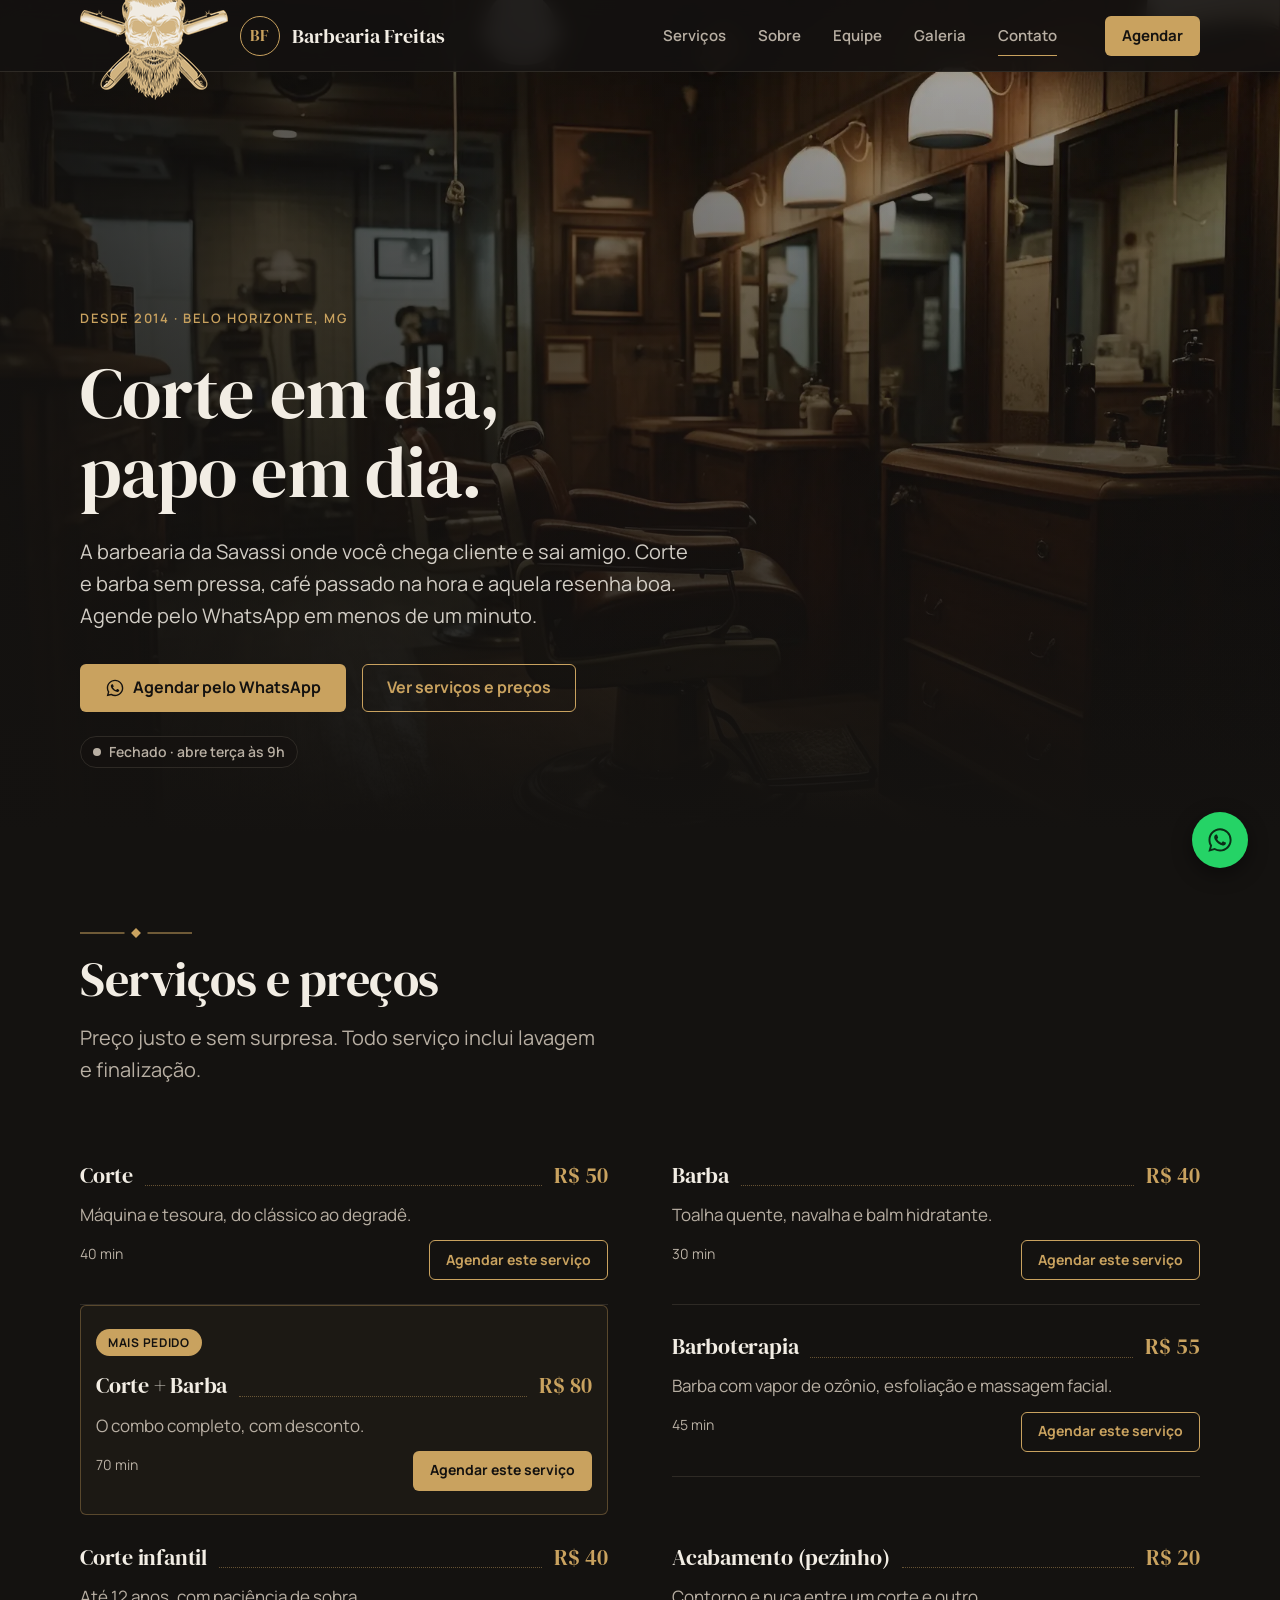
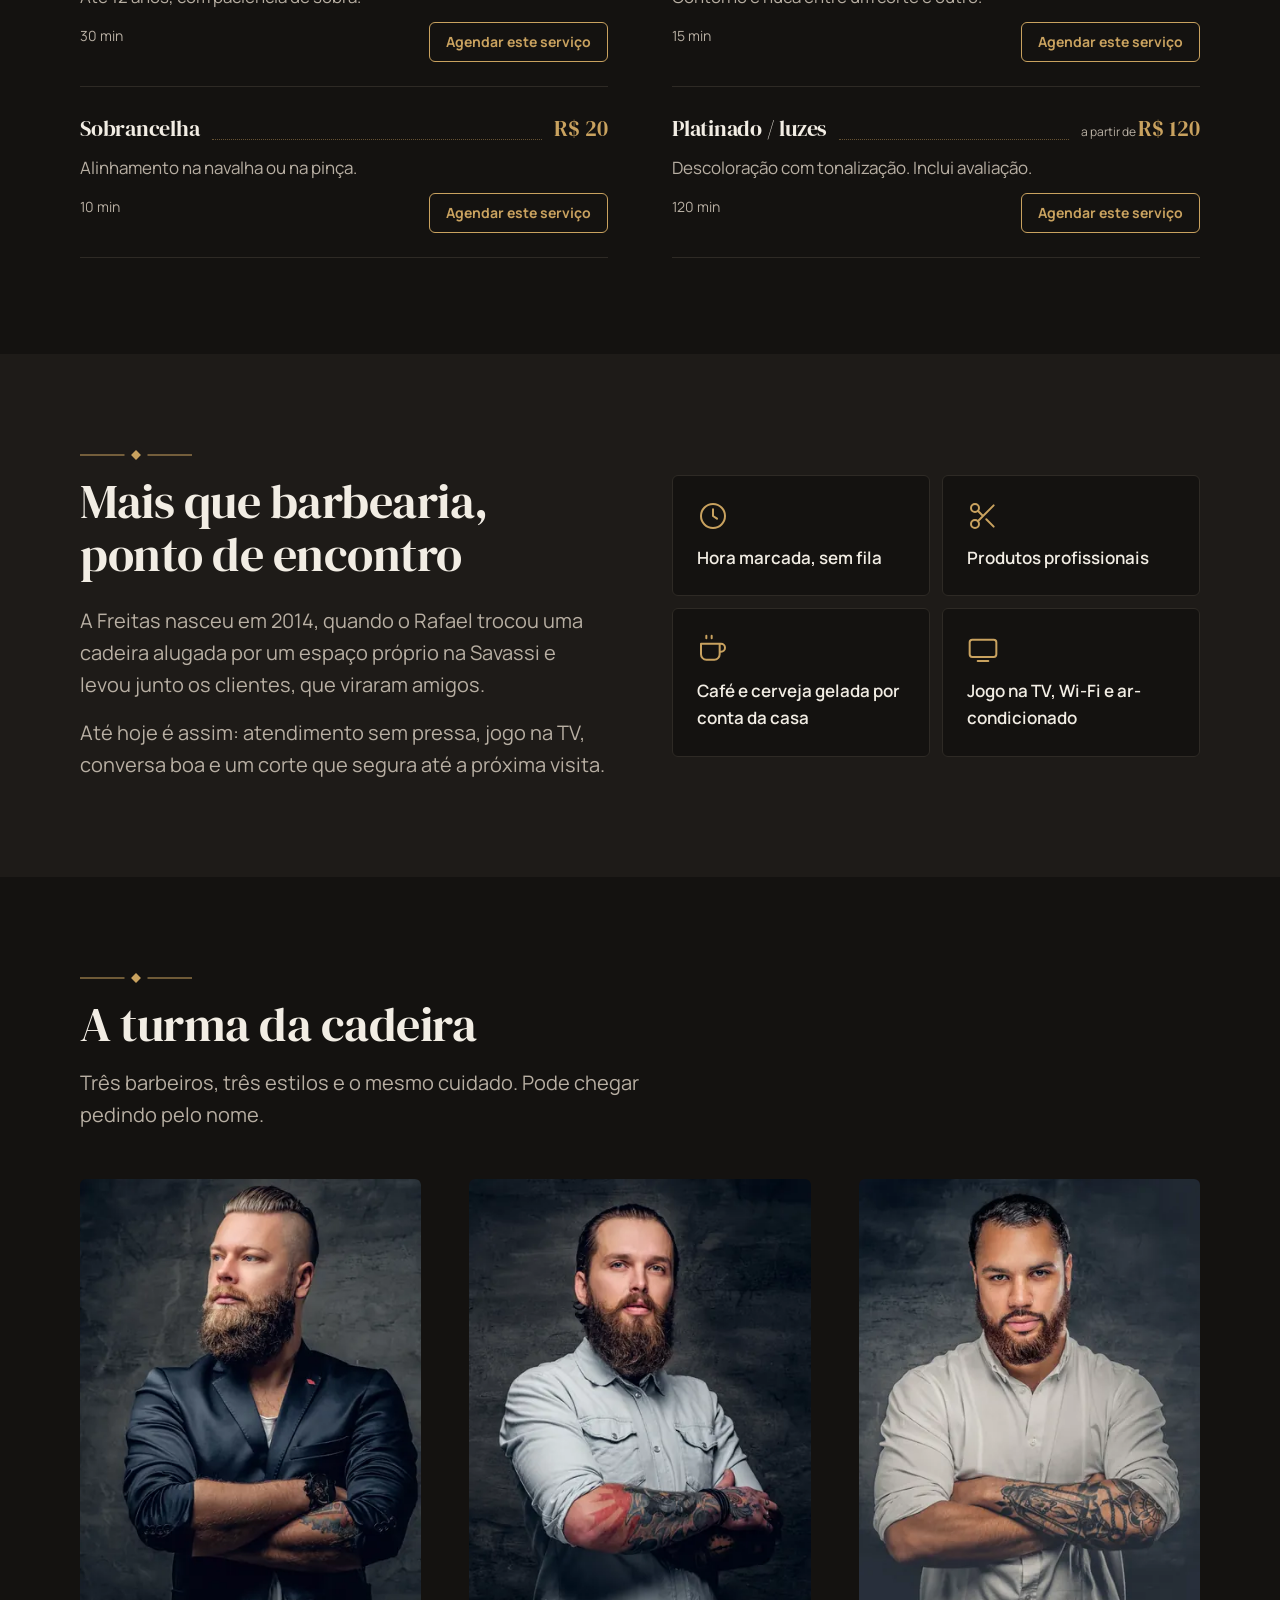
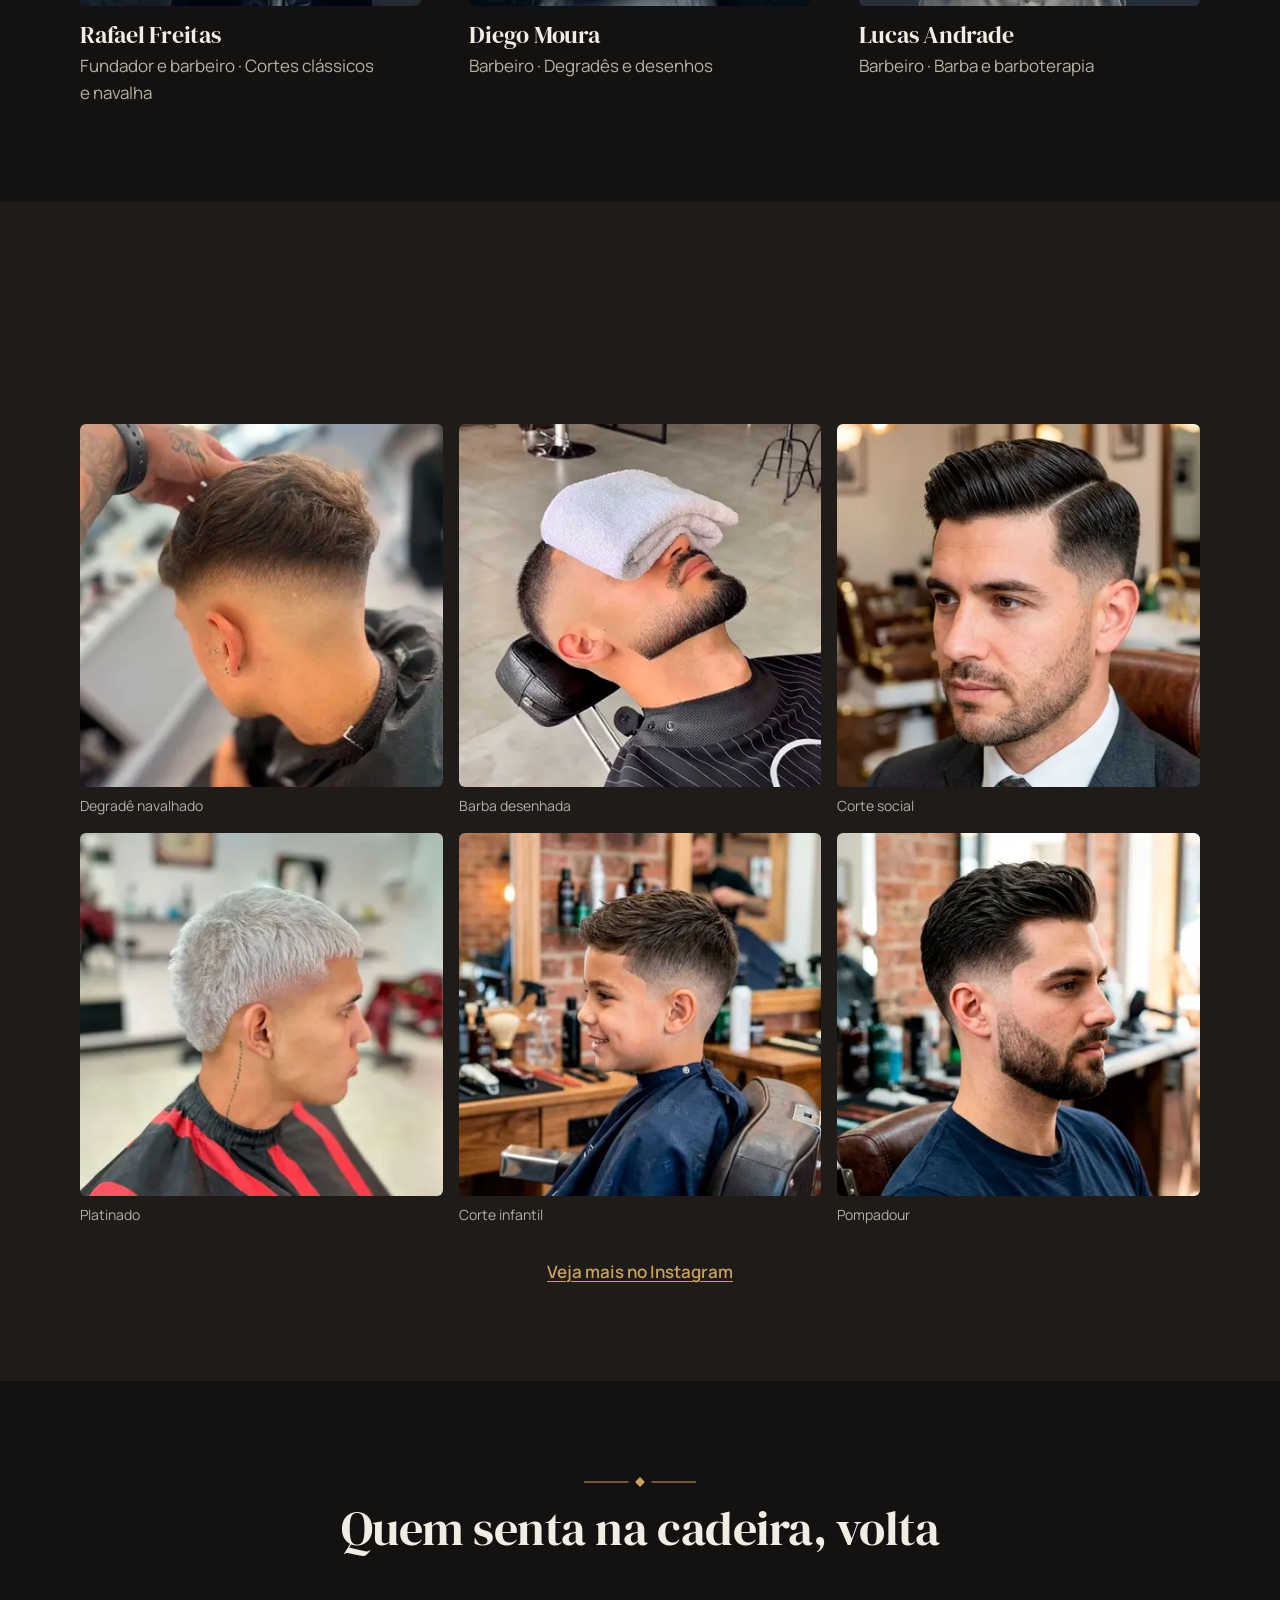
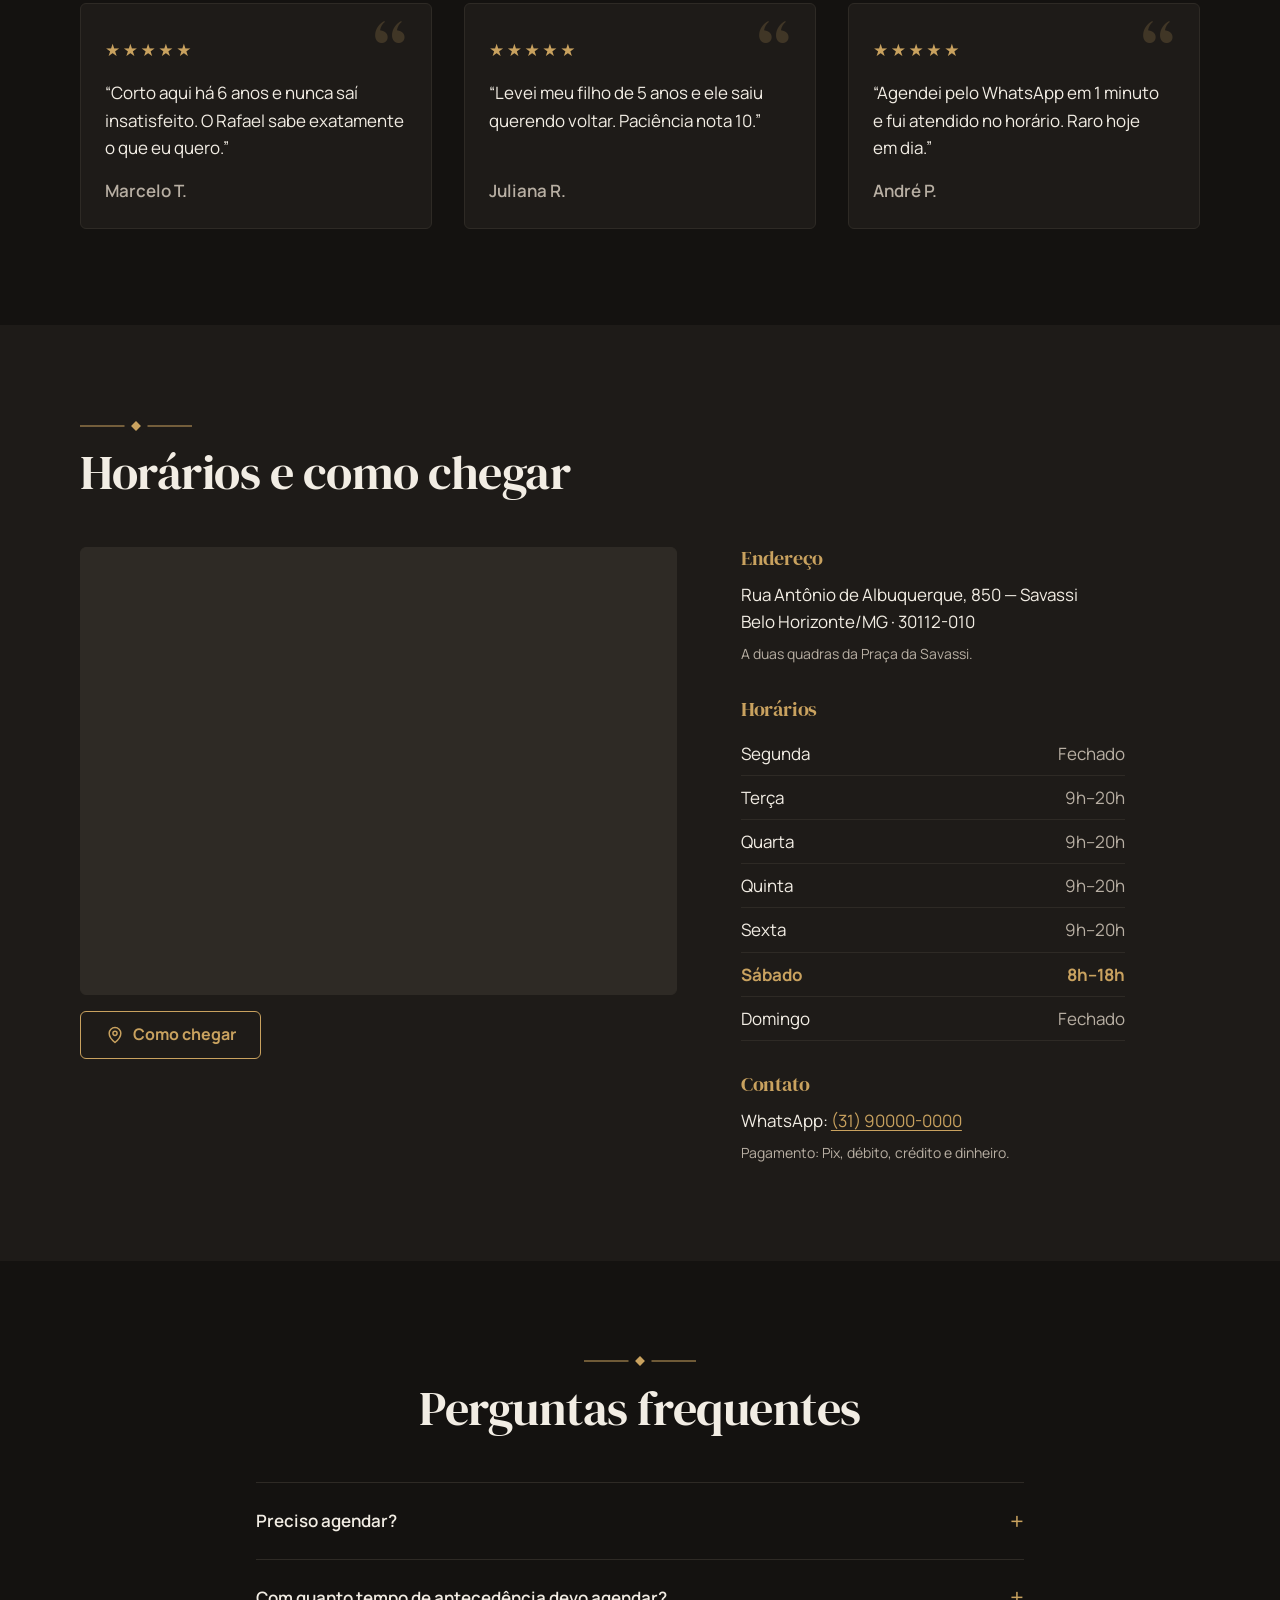
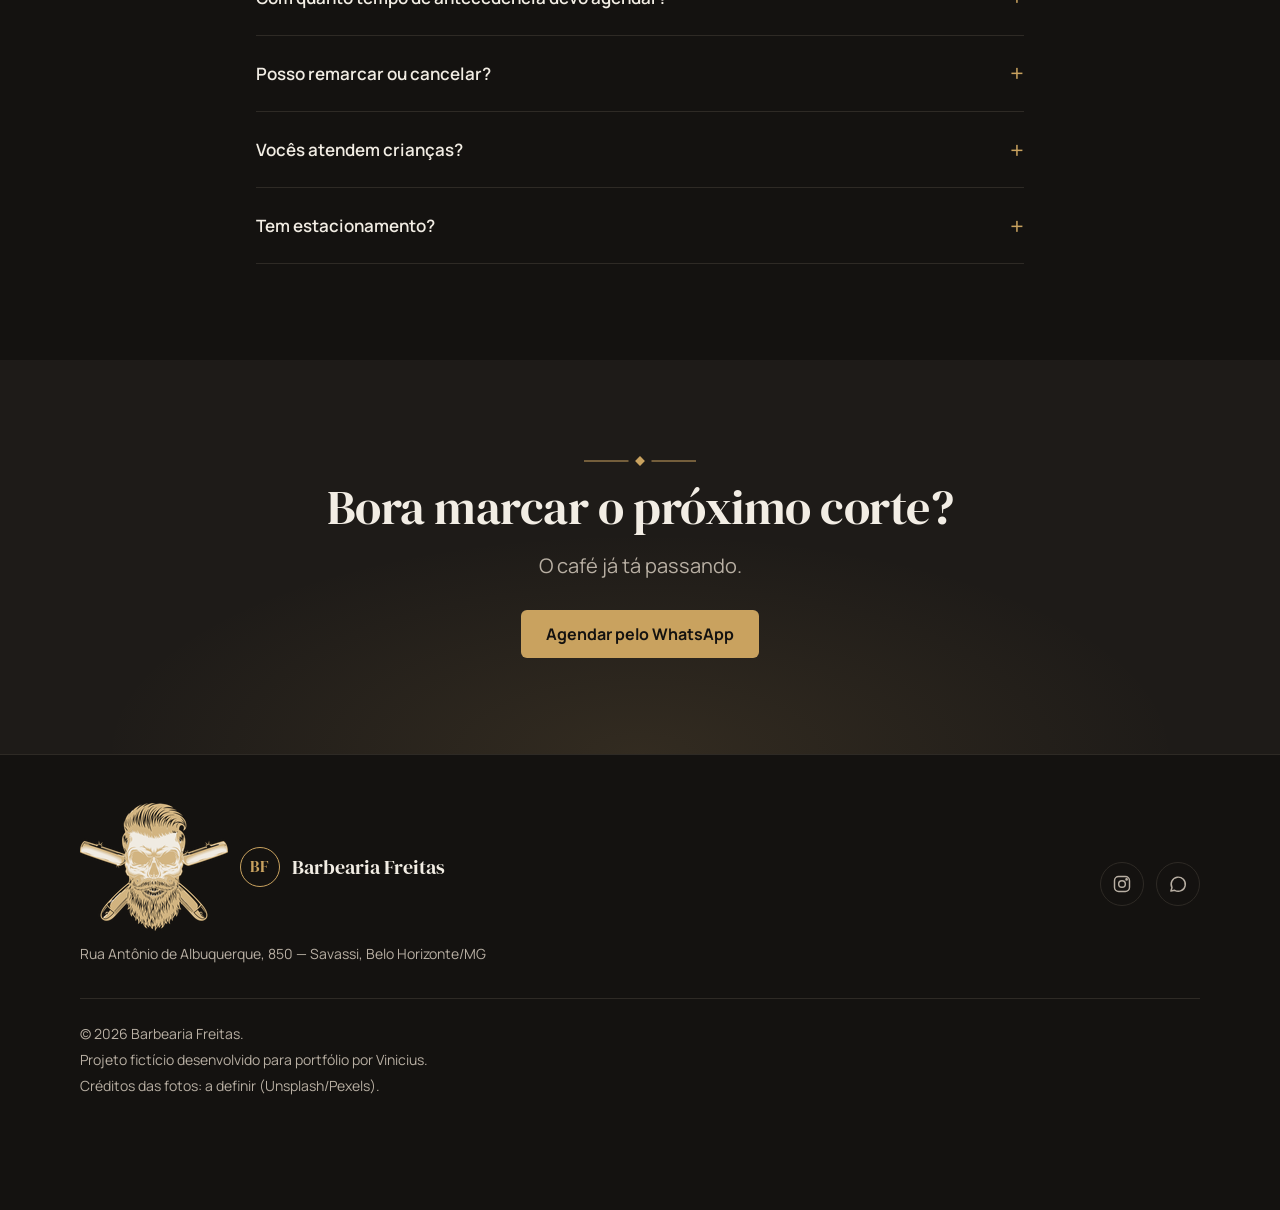
==== commit fe93e6cc: "Versão final atualizada" ====
--- a/index.html
+++ b/index.html
@@ -4,8 +4,40 @@
 <head>
   <meta charset="UTF-8">
   <meta name="viewport" content="width=device-width, initial-scale=1">
-  <link rel="icon" href="img/scissors.png" type="image/png">
+  <!-- Ícone da aba (favicon), gerado a partir do img/logo.png -->
+  <link rel="icon" href="img/favicon.ico" sizes="48x48">
+  <link rel="icon" href="img/favicon-32.png" type="image/png" sizes="32x32">
+  <link rel="icon" href="img/favicon-192.png" type="image/png" sizes="192x192">
+  <link rel="apple-touch-icon" href="img/apple-touch-icon.png">
+  <meta name="theme-color" content="#141210">
   <title>Barbearia Freitas | Corte e barba na Savassi, BH</title>
+  <meta name="description"
+    content="Corte, barba e barboterapia na Savassi, em Belo Horizonte. Preços fixos, hora marcada e agendamento rápido pelo WhatsApp.">
+
+  <!-- Compartilhamento (WhatsApp, Facebook, LinkedIn, X).
+       As URLs abaixo precisam ser absolutas: troque o endereço de exemplo
+       pelo endereço real do site quando ele for publicado. -->
+  <link rel="canonical" href="https://barbeariafreitas.example/">
+  <meta property="og:type" content="website">
+  <meta property="og:locale" content="pt_BR">
+  <meta property="og:site_name" content="Barbearia Freitas">
+  <meta property="og:title" content="Barbearia Freitas | Corte e barba na Savassi, BH">
+  <meta property="og:description"
+    content="Corte, barba e barboterapia na Savassi. Preços fixos, hora marcada e agendamento rápido pelo WhatsApp.">
+  <meta property="og:url" content="https://barbeariafreitas.example/">
+  <meta property="og:image" content="https://barbeariafreitas.example/img/og-image.jpg">
+  <meta property="og:image:width" content="1200">
+  <meta property="og:image:height" content="630">
+  <meta property="og:image:alt" content="Interior da Barbearia Freitas, com cadeiras e espelhos sob luz quente">
+  <meta name="twitter:card" content="summary_large_image">
+  <meta name="twitter:title" content="Barbearia Freitas | Corte e barba na Savassi, BH">
+  <meta name="twitter:description"
+    content="Corte, barba e barboterapia na Savassi. Preços fixos, hora marcada e agendamento rápido pelo WhatsApp.">
+  <meta name="twitter:image" content="https://barbeariafreitas.example/img/og-image.jpg">
+
+  <!-- O banner do topo é a primeira coisa vista: começa a baixar já -->
+  <link rel="preload" as="image" href="img/hero-1920.webp"
+    imagesrcset="img/hero-1080.webp 1080w, img/hero-1920.webp 1920w" imagesizes="100vw" fetchpriority="high">
 
   <!-- Marca que o JS está ativo (usado pelas animações de "revelar") -->
   <script>document.documentElement.classList.add("js");</script>
@@ -35,6 +67,9 @@
   <header class="cabecalho">
     <div class="container cabecalho__interno">
       <a class="logo" href="#inicio" aria-label="Barbearia Freitas, voltar ao início">
+        <!-- Logo: coloque o arquivo img/logo.png. Sem ele, aparece o monograma "BF".
+             Se o seu logo já tiver o nome escrito, apague a linha do logo__nome abaixo. -->
+        <img class="logo__imagem" src="img/logo.png" alt="" width="148" height="128" decoding="async">
         <span class="logo__monograma" aria-hidden="true">BF</span>
         <span class="logo__nome">Barbearia Freitas</span>
       </a>
@@ -67,9 +102,12 @@
 
     <!-- ===================== Hero ===================== -->
     <section class="hero" id="inicio" aria-labelledby="hero-titulo">
-      <!-- Imagem de fundo do topo: troque o arquivo img/hero.jpg -->
+      <!-- BANNER do topo (atrás de "Corte em dia, papo em dia."):
+           coloque a foto em img/hero-1920.webp e img/hero-1080.webp (veja otimizar-imagens.py). Sem ele, aparece um fundo escuro.
+           Para mudar o ponto central do recorte, use style="--foco: X% Y%" na img. -->
       <div class="hero__fundo imagem-reserva" aria-hidden="true">
-        <img src="img/hero.jpg" alt="" width="1920" height="1280" fetchpriority="high" decoding="async">
+        <img src="img/hero-1920.webp" srcset="img/hero-1080.webp 1080w, img/hero-1920.webp 1920w" sizes="100vw" alt=""
+          width="1920" height="1097" fetchpriority="high" decoding="async">
       </div>
 
       <div class="container hero__conteudo">
@@ -196,7 +234,7 @@
               <h3 class="servico__nome">Platinado / luzes</h3>
               <p class="servico__descricao texto-suave">Descoloração com tonalização. Inclui avaliação.</p>
               <p class="servico__info"><span class="servico__duracao">120 min</span> <data class="servico__preco"
-                  value="120">a partir de R$ 120</data></p>
+                  value="120"><small>a partir de </small>R$ 120</data></p>
               <a class="botao botao--secundario servico__agendar"
                 href="https://wa.me/5531900000000?text=Ol%C3%A1%21%20Vim%20pelo%20site%20e%20gostaria%20de%20agendar%20um%20hor%C3%A1rio."
                 data-whatsapp data-servico="Platinado / luzes" target="_blank" rel="noopener">Agendar este serviço<span
@@ -271,8 +309,9 @@
           <li>
             <article class="barbeiro">
               <div class="imagem-reserva barbeiro__foto" style="--proporcao: 4 / 5">
-                <img src="img/equipe-rafael.jpg" alt="Rafael Freitas, fundador e barbeiro da Barbearia Freitas"
-                  width="600" height="750" loading="lazy" decoding="async">
+                <img src="img/equipe-rafael-800.webp" srcset="img/equipe-rafael-400.webp 400w, img/equipe-rafael-800.webp 800w"
+                  sizes="(min-width: 1024px) 352px, (min-width: 768px) 30vw, 92vw" alt="Rafael Freitas, fundador e barbeiro da Barbearia Freitas"
+                  width="800" height="1000" loading="lazy" decoding="async">
               </div>
               <h3 class="barbeiro__nome">Rafael Freitas</h3>
               <p class="barbeiro__funcao texto-suave">Fundador e barbeiro · Cortes clássicos e navalha</p>
@@ -281,8 +320,9 @@
           <li>
             <article class="barbeiro">
               <div class="imagem-reserva barbeiro__foto" style="--proporcao: 4 / 5">
-                <img src="img/equipe-diego.jpg" style="--foco: 74% 50%" alt="Diego Moura, barbeiro" width="600"
-                  height="750" loading="lazy" decoding="async">
+                <img src="img/equipe-diego-800.webp" srcset="img/equipe-diego-400.webp 400w, img/equipe-diego-800.webp 800w"
+                  sizes="(min-width: 1024px) 352px, (min-width: 768px) 30vw, 92vw" alt="Diego Moura, barbeiro" width="800"
+                  height="1000" loading="lazy" decoding="async">
               </div>
               <h3 class="barbeiro__nome">Diego Moura</h3>
               <p class="barbeiro__funcao texto-suave">Barbeiro · Degradês e desenhos</p>
@@ -291,7 +331,8 @@
           <li>
             <article class="barbeiro">
               <div class="imagem-reserva barbeiro__foto" style="--proporcao: 4 / 5">
-                <img src="img/equipe-lucas.jpg" alt="Lucas Andrade, barbeiro" width="600" height="750" loading="lazy"
+                <img src="img/equipe-lucas-800.webp" srcset="img/equipe-lucas-400.webp 400w, img/equipe-lucas-800.webp 800w"
+                  sizes="(min-width: 1024px) 352px, (min-width: 768px) 30vw, 92vw" alt="Lucas Andrade, barbeiro" width="800" height="1000" loading="lazy"
                   decoding="async">
               </div>
               <h3 class="barbeiro__nome">Lucas Andrade</h3>
@@ -314,7 +355,8 @@
           <li>
             <figure class="galeria__item">
               <div class="imagem-reserva" style="--proporcao: 1 / 1">
-                <img src="img/galeria-1.jpg" alt="Cliente com corte degradê navalhado" width="800" height="800"
+                <img src="img/galeria-1-800.webp" srcset="img/galeria-1-400.webp 400w, img/galeria-1-800.webp 800w"
+                  sizes="(min-width: 768px) 352px, 46vw" alt="Cliente com corte degradê navalhado" width="800" height="800"
                   loading="lazy" decoding="async">
               </div>
               <figcaption class="texto-pequeno texto-suave">Degradê navalhado</figcaption>
@@ -323,7 +365,8 @@
           <li>
             <figure class="galeria__item">
               <div class="imagem-reserva" style="--proporcao: 1 / 1">
-                <img src="img/galeria-2.jpg" alt="Barba desenhada com navalha" width="800" height="800" loading="lazy"
+                <img src="img/galeria-2-800.webp" srcset="img/galeria-2-400.webp 400w, img/galeria-2-800.webp 800w"
+                  sizes="(min-width: 768px) 352px, 46vw" alt="Cliente na cadeira com toalha quente no rosto e barba desenhada" width="800" height="800" loading="lazy"
                   decoding="async">
               </div>
               <figcaption class="texto-pequeno texto-suave">Barba desenhada</figcaption>
@@ -332,7 +375,8 @@
           <li>
             <figure class="galeria__item">
               <div class="imagem-reserva" style="--proporcao: 1 / 1">
-                <img src="img/galeria-3.jpg" alt="Corte social clássico penteado de lado" width="800" height="800"
+                <img src="img/galeria-3-800.webp" srcset="img/galeria-3-400.webp 400w, img/galeria-3-800.webp 800w"
+                  sizes="(min-width: 768px) 352px, 46vw" alt="Corte social clássico penteado de lado" width="800" height="800"
                   loading="lazy" decoding="async">
               </div>
               <figcaption class="texto-pequeno texto-suave">Corte social</figcaption>
@@ -341,7 +385,8 @@
           <li>
             <figure class="galeria__item">
               <div class="imagem-reserva" style="--proporcao: 1 / 1">
-                <img src="img/galeria-4.jpg" alt="Cabelo platinado com tonalização" width="800" height="800"
+                <img src="img/galeria-4-800.webp" srcset="img/galeria-4-400.webp 400w, img/galeria-4-800.webp 800w"
+                  sizes="(min-width: 768px) 352px, 46vw" alt="Cabelo platinado com tonalização" width="800" height="800"
                   loading="lazy" decoding="async">
               </div>
               <figcaption class="texto-pequeno texto-suave">Platinado</figcaption>
@@ -350,7 +395,8 @@
           <li>
             <figure class="galeria__item">
               <div class="imagem-reserva" style="--proporcao: 1 / 1">
-                <img src="img/galeria-5.jpg" alt="Criança com corte infantil finalizado" width="800" height="800"
+                <img src="img/galeria-5-800.webp" srcset="img/galeria-5-400.webp 400w, img/galeria-5-800.webp 800w"
+                  sizes="(min-width: 768px) 352px, 46vw" alt="Criança com corte infantil finalizado" width="800" height="800"
                   loading="lazy" decoding="async">
               </div>
               <figcaption class="texto-pequeno texto-suave">Corte infantil</figcaption>
@@ -359,7 +405,8 @@
           <li>
             <figure class="galeria__item">
               <div class="imagem-reserva" style="--proporcao: 1 / 1">
-                <img src="img/galeria-6.jpg" alt="Corte pompadour com topete volumoso" width="800" height="800"
+                <img src="img/galeria-6-800.webp" srcset="img/galeria-6-400.webp 400w, img/galeria-6-800.webp 800w"
+                  sizes="(min-width: 768px) 352px, 46vw" alt="Corte pompadour com topete volumoso" width="800" height="800"
                   loading="lazy" decoding="async">
               </div>
               <figcaption class="texto-pequeno texto-suave">Pompadour</figcaption>
@@ -556,6 +603,7 @@
     <div class="container rodape__interno">
       <div class="rodape__marca">
         <a class="logo" href="#inicio" aria-label="Barbearia Freitas, voltar ao início">
+          <img class="logo__imagem" src="img/logo.png" alt="" width="148" height="128" decoding="async">
           <span class="logo__monograma" aria-hidden="true">BF</span>
           <span class="logo__nome">Barbearia Freitas</span>
         </a>
@@ -605,6 +653,7 @@
     <span class="visualmente-oculto">Agendar pelo WhatsApp</span>
   </a>
 
+  <script src="js/config.js" defer></script>
   <script src="js/main.js" defer></script>
 </body>
 
--- a/css/secoes.css
+++ b/css/secoes.css
@@ -156,6 +156,13 @@
   white-space: nowrap;
 }
 
+/* "a partir de" menor, para o preço não empurrar o nome */
+.servico__preco small {
+  font-family: var(--fonte-texto);
+  font-size: 0.75rem;
+  color: var(--cor-texto-suave);
+}
+
 .servico__descricao {
   grid-area: desc;
   margin-top: var(--espaco-2);
@@ -404,6 +411,13 @@
 .mapa {
   width: 100%;
   border: 1px solid var(--cor-borda);
+}
+
+/* O iframe não mostra foco sozinho: o anel aparece na moldura do mapa
+   (a classe é colocada pelo JS, porque o mapa é de outro site) */
+.mapa:focus-within,
+.mapa--focado {
+  box-shadow: var(--sombra-foco);
 }
 
 .mapa iframe {
